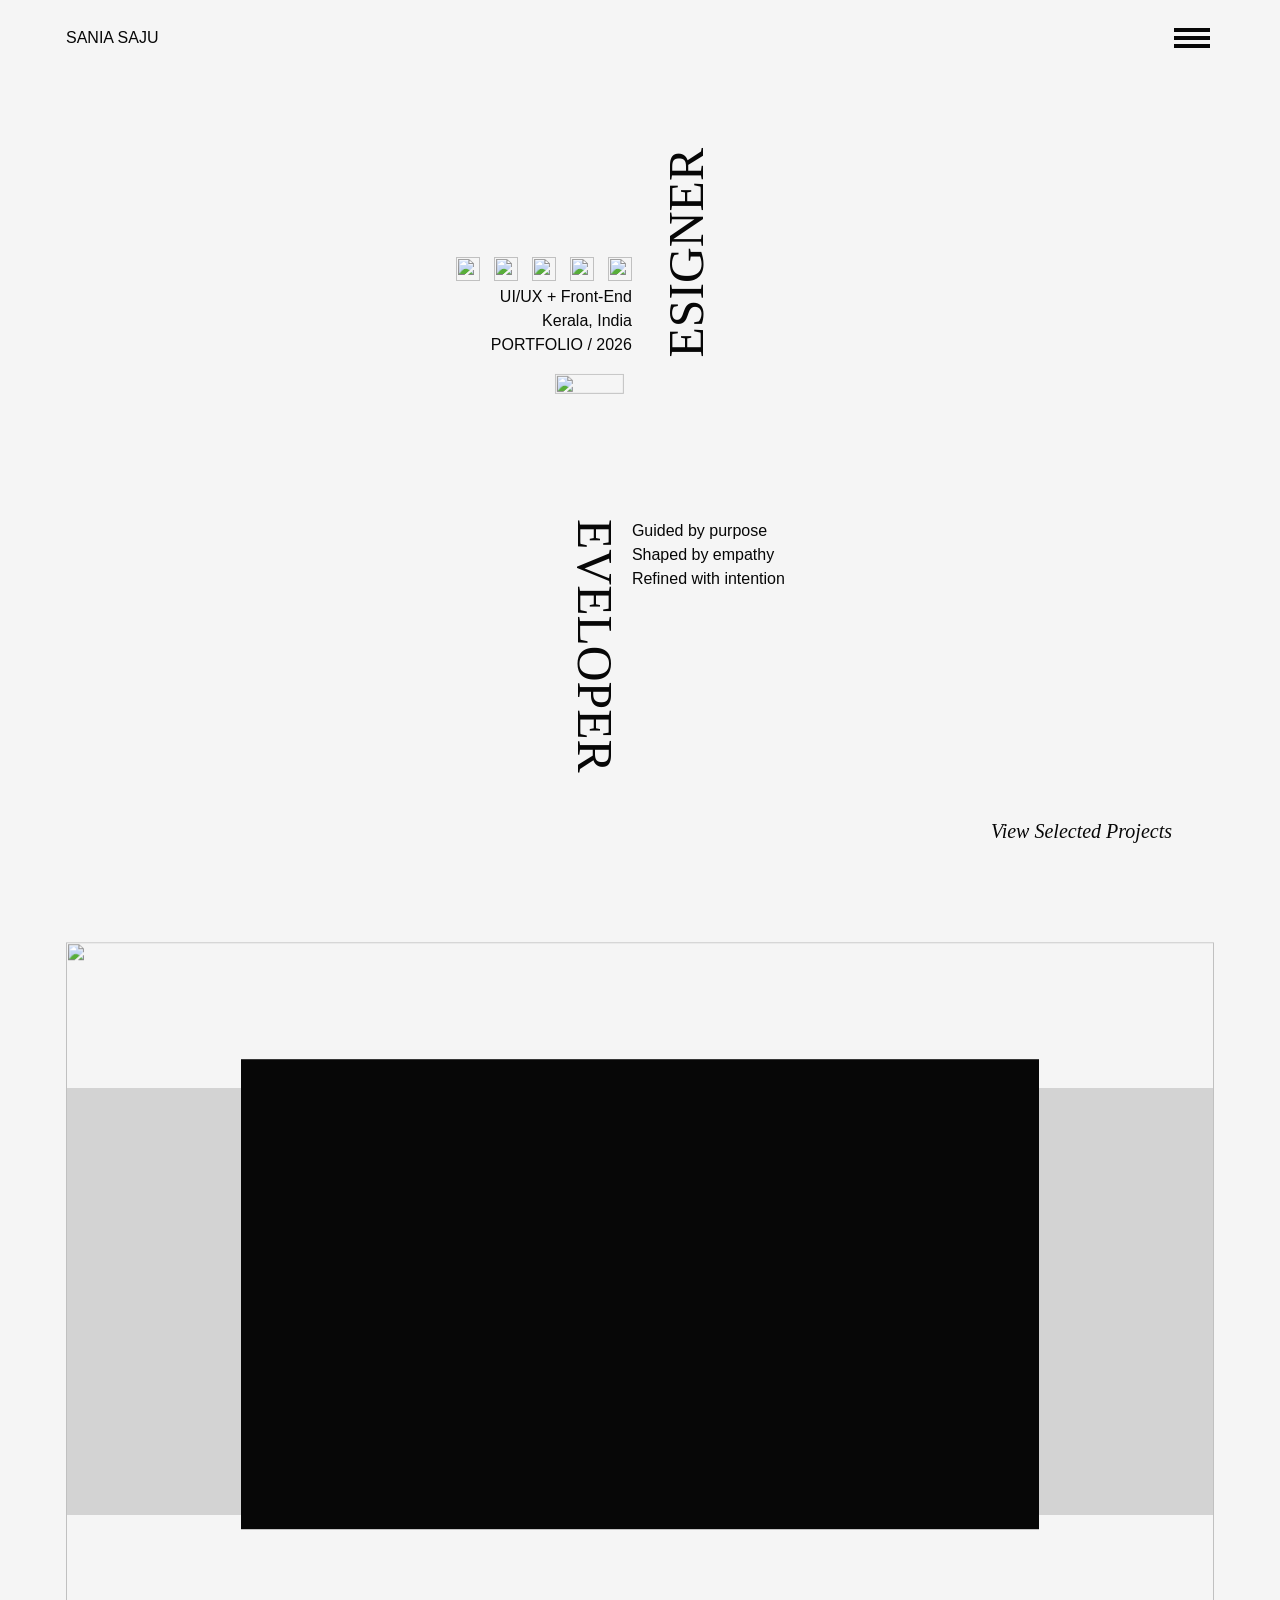
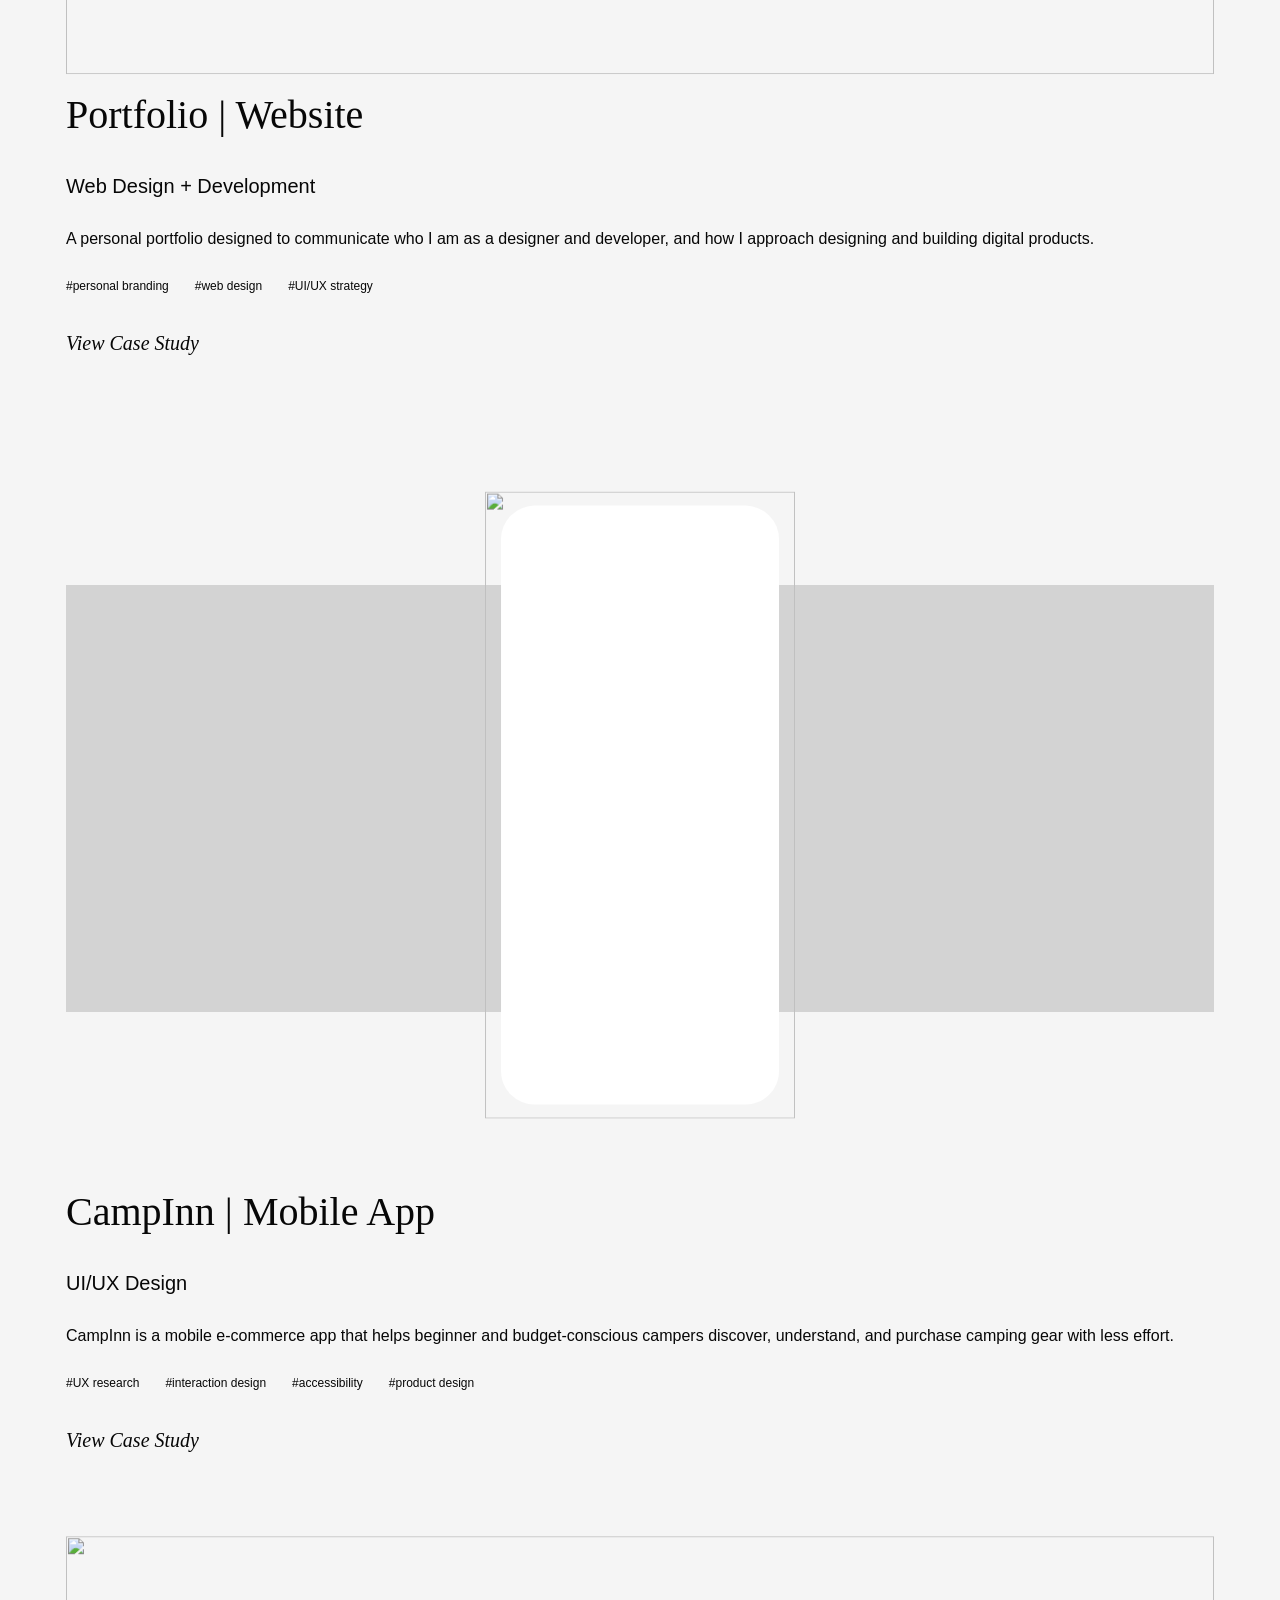
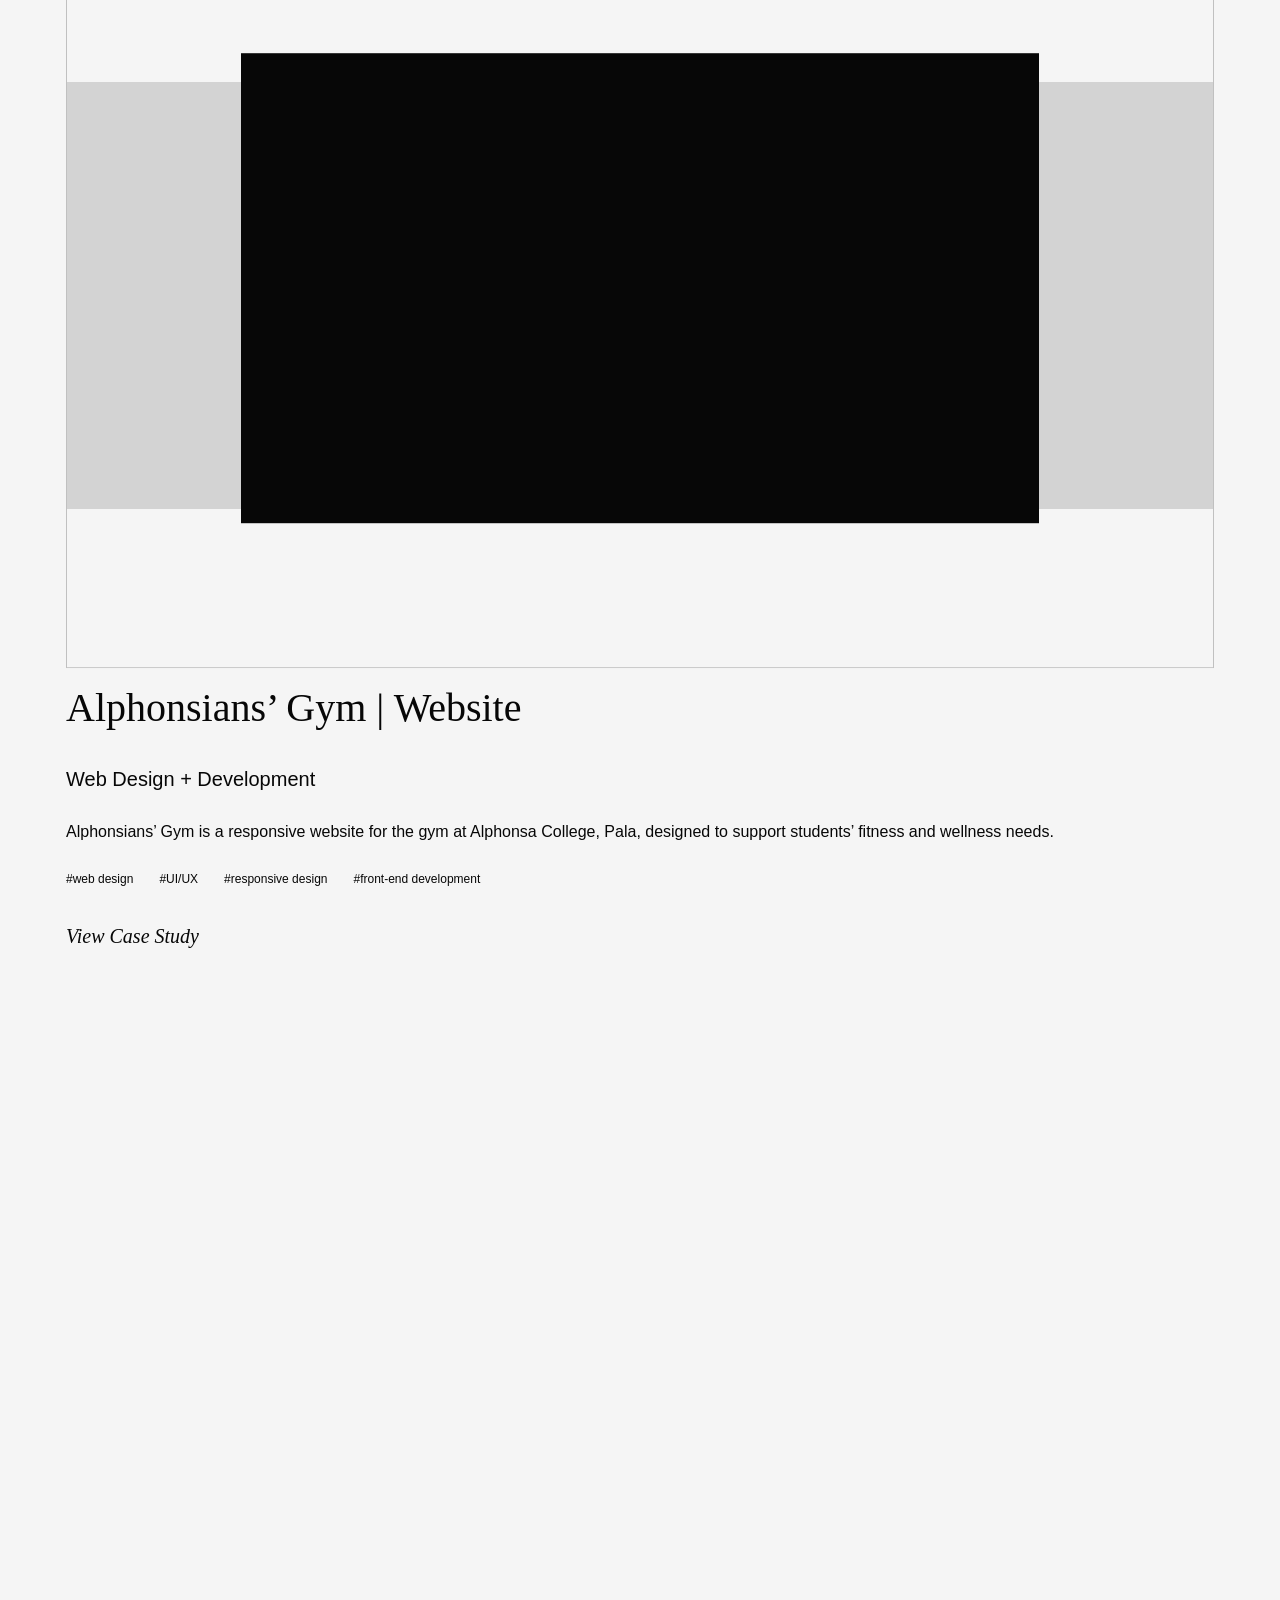
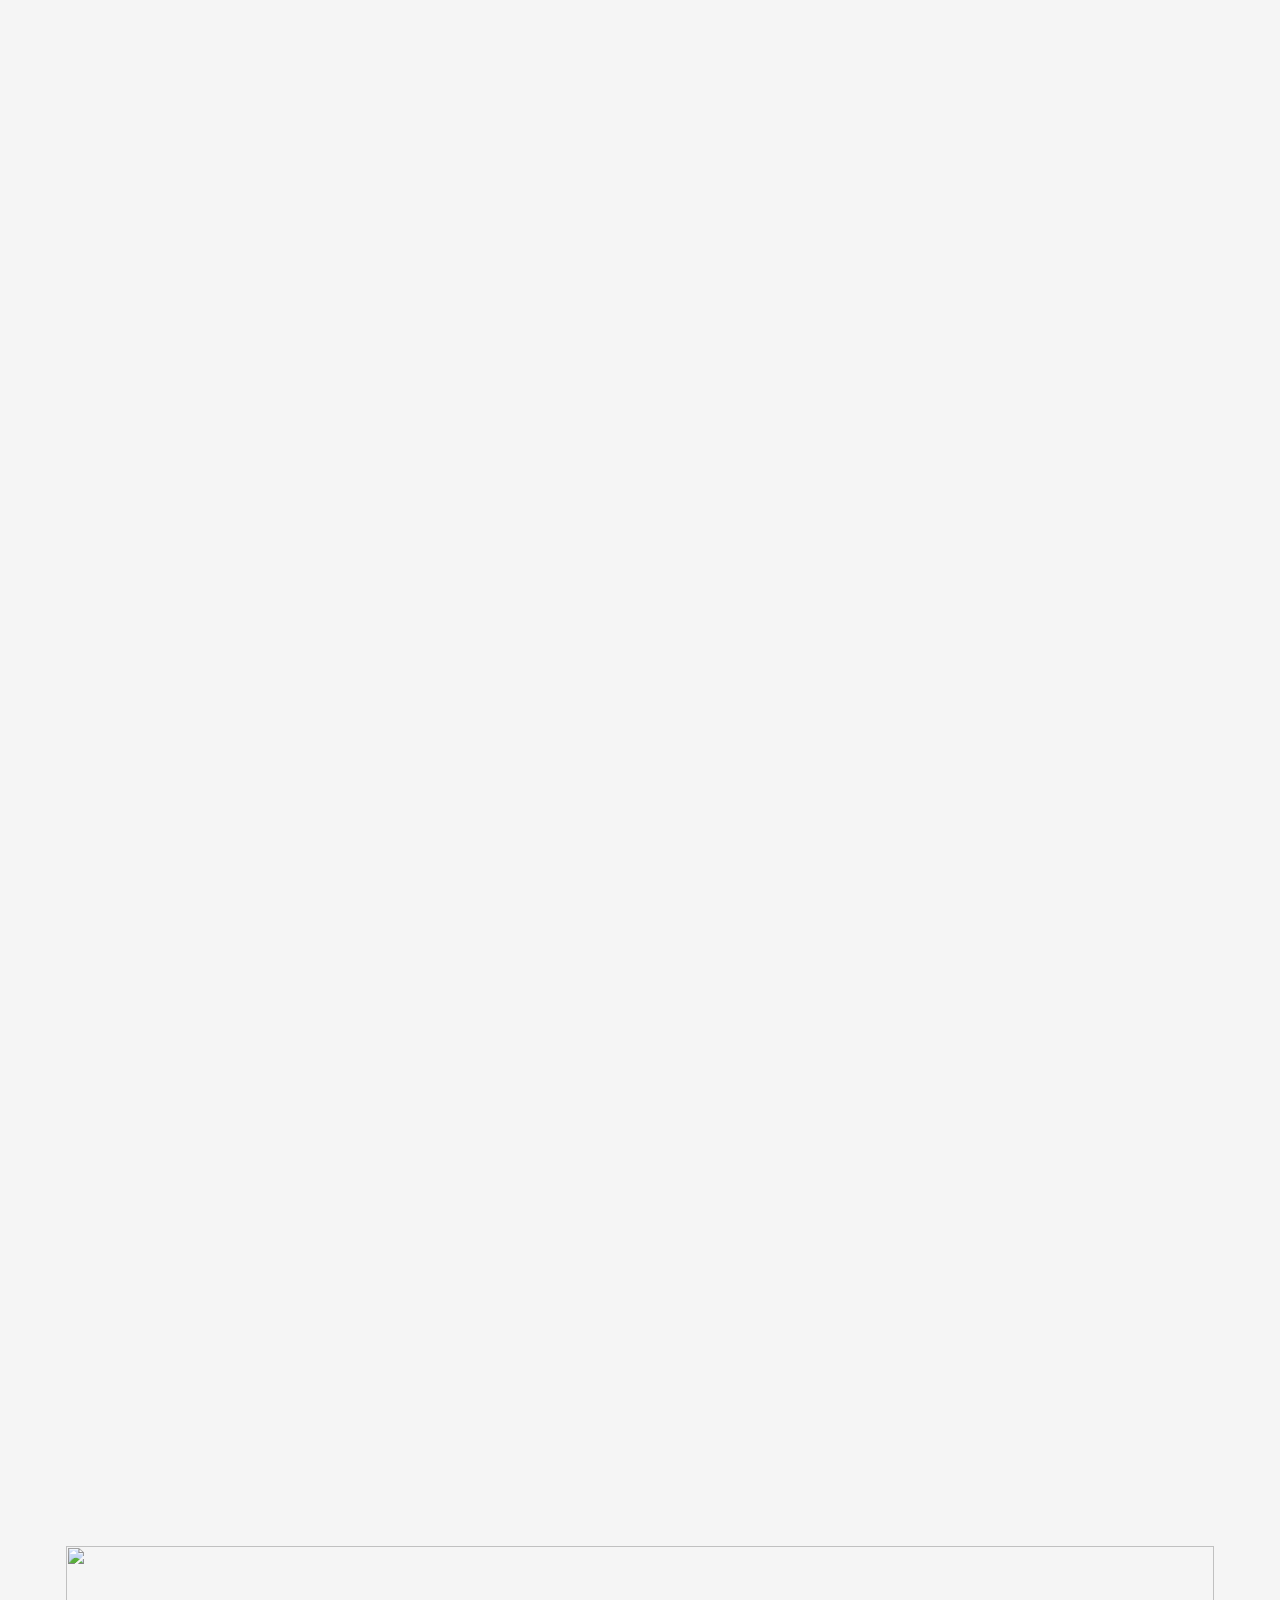
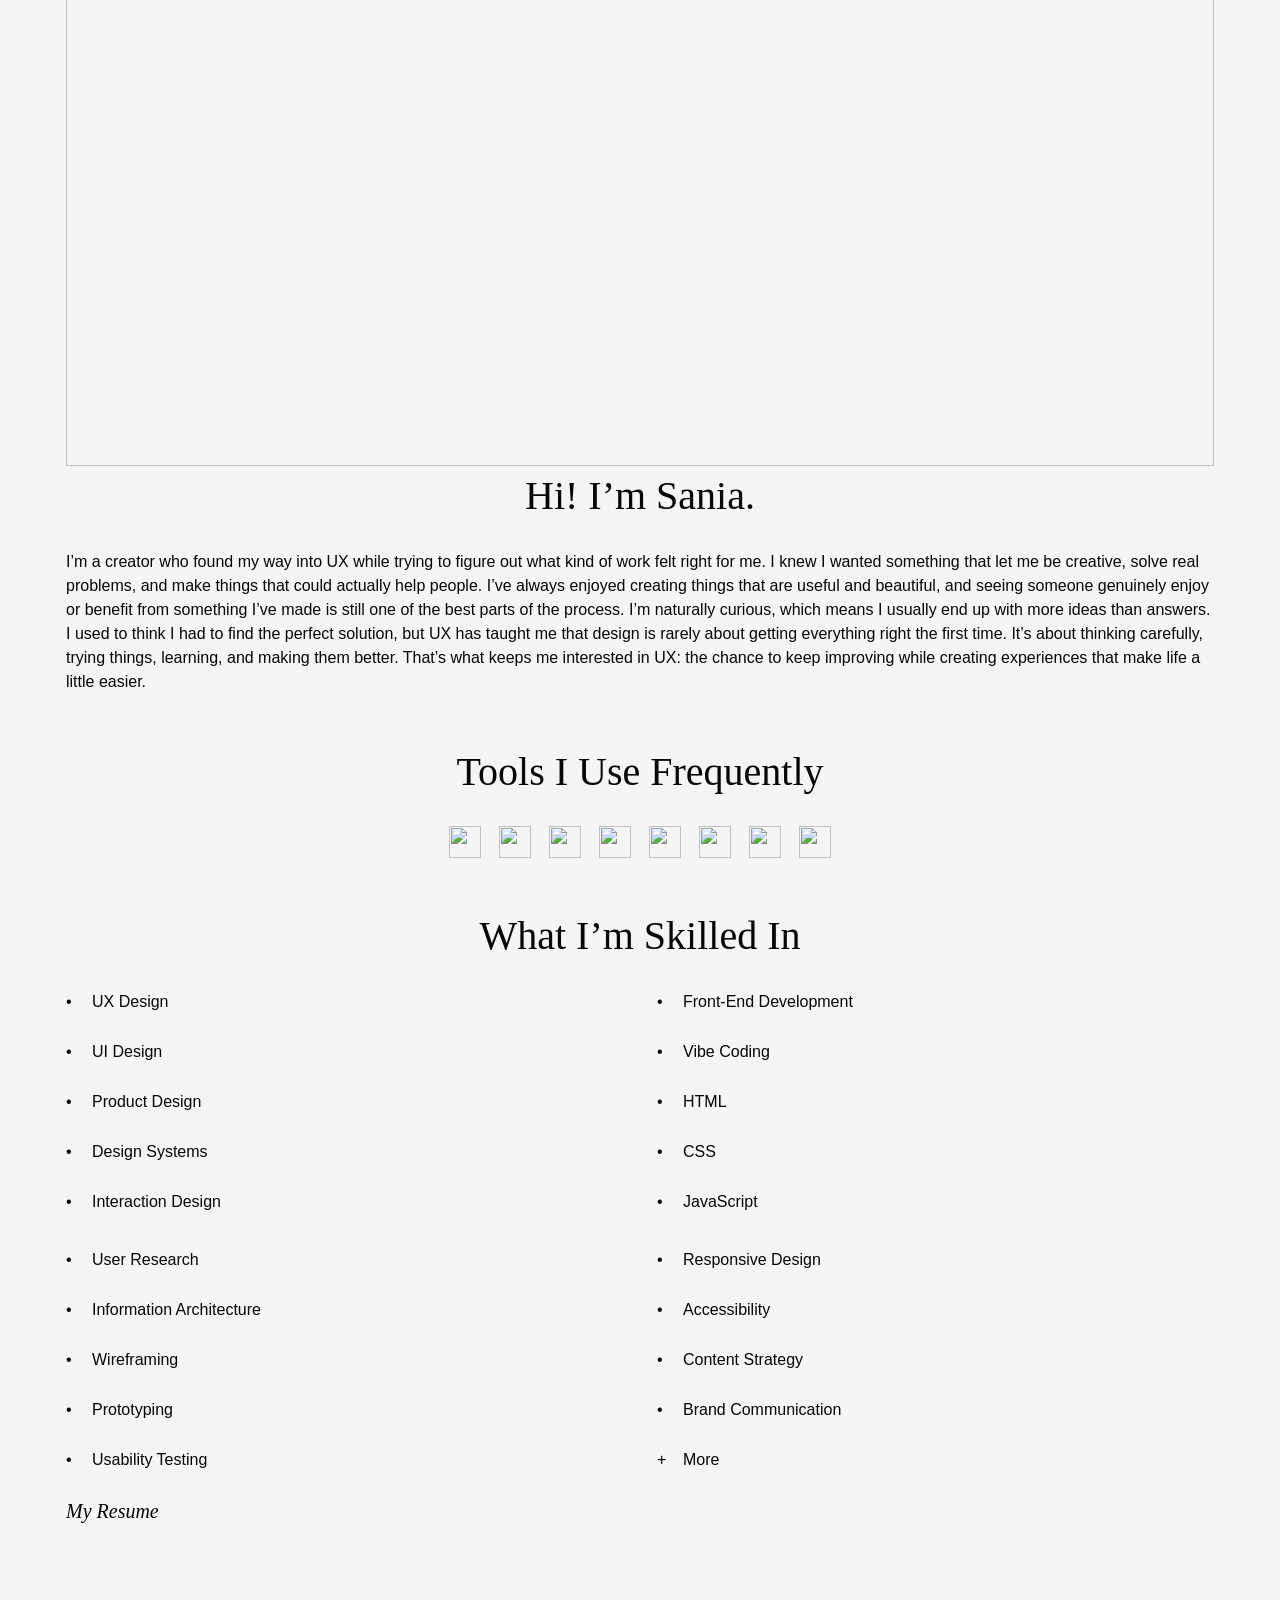
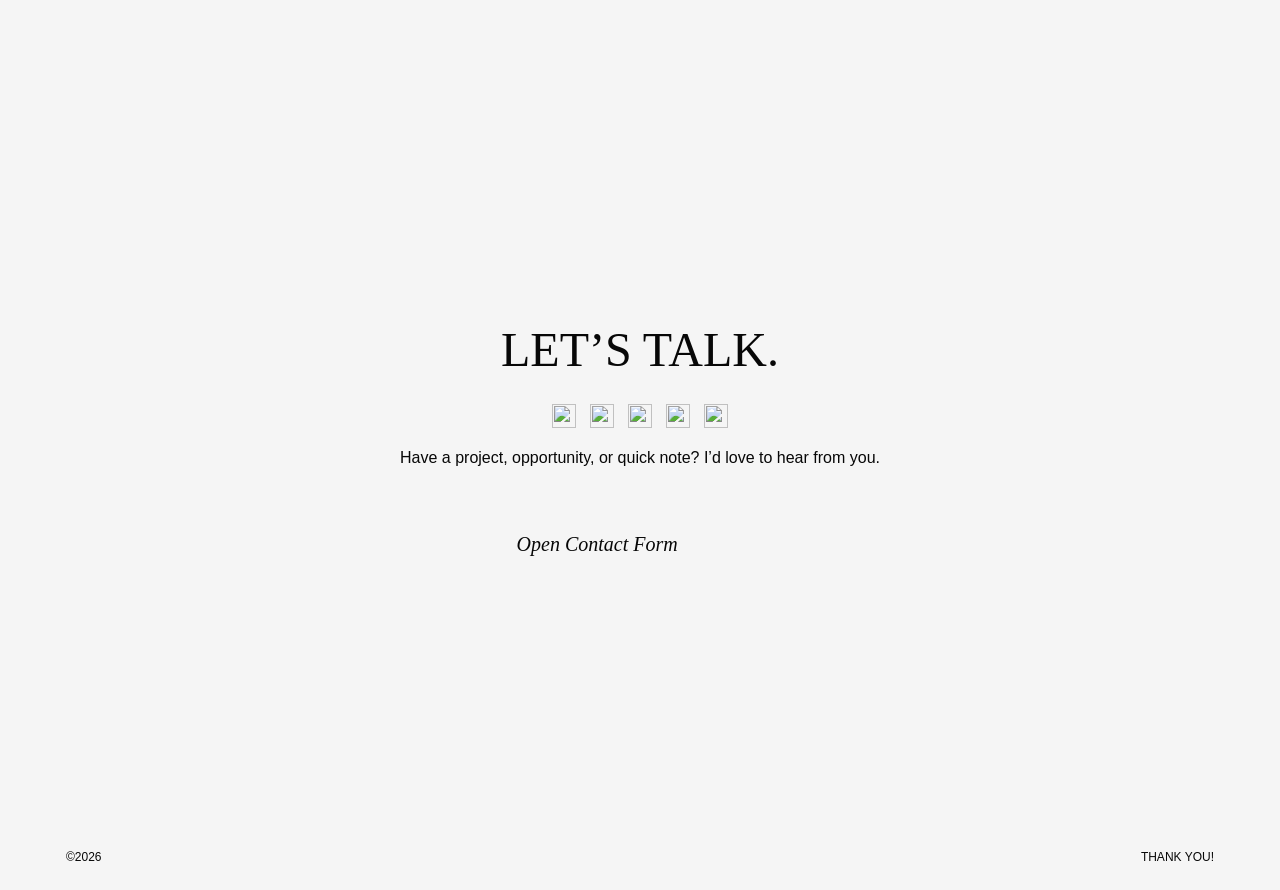
==== home.html @ f68057ef "Add files via upload" ====
<!DOCTYPE html>
<html lang="en" class="home-is-revealed">


<head>
    <meta charset="UTF-8">
    <meta http-equiv="Content-Security-Policy" content="default-src 'none'; script-src 'self'; style-src 'self'; style-src-attr 'none'; img-src 'self'; font-src 'self'; media-src 'self' blob:; connect-src 'self' https://script.google.com https://script.googleusercontent.com; object-src 'none'; base-uri 'none'; form-action 'none'; frame-src 'none'; worker-src 'none'">
    <meta name="referrer" content="no-referrer">
    <script src="./js/components/navigation.js"></script>
    <link rel="stylesheet" href="./css/pages/home.css">

    <!-- =========================================================
         META
    ========================================================== -->

    <meta
        name="viewport"
        content="width=device-width, initial-scale=1.0"
    >

    <meta
        name="description"
        content="Portfolio of Sania Saju — UX designer combining thoughtful design, accessibility and front-end development."
    >

    <meta
        name="author"
        content="Sania Saju"
    >


    <!-- =========================================================
         TITLE
    ========================================================== -->

    <title>Sania Saju — UX Designer</title>


    <!-- =========================================================
         FAVICON
    ========================================================== -->

    <link
        rel="icon"
        type="image/svg+xml"
        href="./assets/icons/favicon.svg"
    >


    <!-- =========================================================
         BASE CSS
    ========================================================== -->

    
    <link
        rel="stylesheet"
        href="./assets/vendor/lenis/lenis.css"
    >


    <link
        rel="stylesheet"
        href="./css/style.css"
    >

    <link
        rel="stylesheet"
        href="./css/index.css"
    >


    <!-- =========================================================
         COMPONENT CSS
    ========================================================== -->

    <link
        rel="stylesheet"
        href="./css/components/navbar.css"
    >

    <link
        rel="stylesheet"
        href="./css/components/arrow.css"
    >


    <!-- =========================================================
         SECTION CSS
    ========================================================== -->

    <link
        rel="stylesheet"
        href="./css/sections/hero.css"
    >

    <link
        rel="stylesheet"
        href="./css/sections/projects.css"
    >

    <link
        rel="stylesheet"
        href="./css/sections/pages.css"
    >

    <link
        rel="stylesheet"
        href="./css/sections/about.css"
    >

    <link
        rel="stylesheet"
        href="./css/sections/contact.css"
    >

    <link rel="stylesheet" href="./css/responsive.css">
</head>



<body>




    <!-- =========================================================
         HOME
    ========================================================== -->

    <main class="home">


        <!-- =====================================================
             01 — HERO
        ====================================================== -->

        <section
            class="hero is-core-visible is-title-visible is-chrome-visible"
            id="home"
            aria-label="Introduction"
        >


            <!-- =================================================
                 NAVBAR
            ================================================== -->

            <portfolio-navbar></portfolio-navbar>



            <!-- =================================================
                 HERO CONTENT
            ================================================== -->

            <div class="hero__content">


                <!-- =============================================
                     HERO TITLE COMPOSITION
                ============================================== -->

                <div
                    class="hero__title"
                    aria-label="Designer Developer"
                >


                    <!-- CENTRAL D -->

                    <img
                        class="
                            hero__title-layer
                            hero__title-core
                        "
                        src="./assets/images/d.svg"
                        alt=""
                        aria-hidden="true"
                    >


                    <!-- LEFT METADATA -->

                    <img
                        class="
                            hero__title-layer
                            hero__title-metadata
                            hero__title-metadata-left
                        "
                        src="./assets/images/metadata-left.svg"
                        alt=""
                        aria-hidden="true"
                    >


                    <!-- ESIGNER -->

                    <img
                        class="
                            hero__title-layer
                            hero__title-esigner
                        "
                        src="./assets/images/esigner.svg"
                        alt=""
                        aria-hidden="true"
                    >


                    <!-- EVELOPER -->

                    <img
                        class="
                            hero__title-layer
                            hero__title-eveloper
                        "
                        src="./assets/images/eveloper.svg"
                        alt=""
                        aria-hidden="true"
                    >


                    <!-- RIGHT METADATA -->

                    <img
                        class="
                            hero__title-layer
                            hero__title-metadata
                            hero__title-metadata-right
                        "
                        src="./assets/images/metadata-right.svg"
                        alt=""
                        aria-hidden="true"
                    >


                </div>


            </div>



            <!-- =================================================
                 HERO FOOTER
            ================================================== -->

            <div class="hero__footer">


                <!-- =============================================
                     SOCIAL LINKS
                ============================================== -->

                <div
                    class="hero__socials"
                    aria-label="Social links"
                >


                    <!-- RESUME -->

                    <a
                        class="social-link"
                        href="https://drive.google.com/file/d/1Tv4DNQOfUqFfgtIkCHrTz7Y5IOp73n3v/view?usp=drive_link"
                        target="_blank"
                        rel="noopener noreferrer"
                        aria-label="Resume"
                    >

                        <img
                            src="./assets/icons/resume.svg"
                            alt=""
                            aria-hidden="true"
                        >

                    </a>


                    <!-- EMAIL -->

                    <button
                        class="social-link social-link--email"
                        type="button"
                        data-email="saniasaju.k@gmail.com"
                        aria-label="Copy email address"
                    >
                        <img
                            src="./assets/icons/email.svg"
                            alt=""
                            aria-hidden="true"
                        >

                        <span
                            class="copy-feedback"
                            role="status"
                            aria-live="polite"
                        >
                            Email copied!
                        </span>
                    </button>

                    <!-- LINKEDIN -->

                    <a
                        class="social-link"
                        href="https://www.linkedin.com/in/sania-saju-50266322a"
                        target="_blank"
                        rel="noopener noreferrer"
                        aria-label="LinkedIn"
                    >

                        <img
                            src="./assets/icons/linkedin.svg"
                            alt=""
                            aria-hidden="true"
                        >

                    </a>


                    <!-- GITHUB -->

                    <a
                        class="social-link"
                        href="https://github.com/saniasaju"
                        target="_blank"
                        rel="noopener noreferrer"
                        aria-label="GitHub"
                    >

                        <img
                            src="./assets/icons/github.svg"
                            alt=""
                            aria-hidden="true"
                        >

                    </a>


                    <!-- BEHANCE -->

                    <a
                        class="social-link"
                        href="https://www.behance.net/sania-saju"
                        target="_blank"
                        rel="noopener noreferrer"
                        aria-label="Behance"
                    >

                        <img
                            src="./assets/icons/behance.svg"
                            alt=""
                            aria-hidden="true"
                        >

                    </a>


                </div>



                <!-- =============================================
                     SCROLL CTA
                ============================================== -->

                <a
                    class="hero__scroll"
                    href="#work"
                >

                    <span class="hero__scroll-label">
                        View Selected Projects
                    </span>


                    <portfolio-arrow
                        direction="down"
                    ></portfolio-arrow>

                </a>


            </div>


        </section>



        <!-- =====================================================
             02 — SELECTED PROJECTS
        ====================================================== -->

        <section
            class="
                home-section
                home-section--projects
            "
            id="work"
            aria-label="Selected Projects"
        >

            <projects-section></projects-section>

        </section>



        <!-- =====================================================
             03 — PAGES / PIXELS
        ====================================================== -->

        <section
            aria-label="Pixels"
        >

            <pages-section></pages-section>

        </section>



        <!-- =====================================================
             04 — ABOUT
        ====================================================== -->

        <section
            class="
                home-section
                home-section--about
            "
            id="about"
            aria-label="About"
        >

            <about-section></about-section>

        </section>



        <!-- =====================================================
             05 — CONTACT
        ====================================================== -->

        <section
            class="
                home-section
                home-section--contact
            "
            id="contact"
            aria-label="Contact"
        >

            <contact-section></contact-section>

        </section>


    </main>


    <!-- =========================================================
        JAVASCRIPT
    ========================================================== -->

        <!-- LENIS LIBRARY -->
        <script src="./assets/vendor/lenis/lenis.min.js"></script>

        <!-- LENIS INITIALIZATION -->
        <script src="./js/components/lenis.js"></script>


    <!-- =========================================================
         COMPONENT JAVASCRIPT
    ========================================================== -->

    <script
        src="./js/components/arrow.js"
        defer
    ></script>

    <script
        src="./js/components/navbar.js"
        defer
    ></script>



    <!-- =========================================================
         SECTION JAVASCRIPT
    ========================================================== -->

    <script
        src="./js/sections/hero.js"
        defer
    ></script>

    <script
        src="./js/sections/projects.js"
        defer
    ></script>

    <script
        src="./js/sections/pages.js"
        defer
    ></script>

    <script
        src="./js/sections/about.js"
        defer
    ></script>

    <script
        src="./js/sections/contact.js"
        defer
    ></script>



    <!-- =========================================================
         GLOBAL JAVASCRIPT
    ========================================================== -->

    <!-- GLOBAL SCRIPT -->
    <script src="./js/script.js"></script>



</body>


</html>
---- css/pages/home.css ----
/* All section entrances start in their final state on the return homepage. */
html.home-is-revealed .project .project__rectangle,
html.home-is-revealed .project .project__number,
html.home-is-revealed .project .project__media-link,
html.home-is-revealed .about__reveal,
html.home-is-revealed .contact .navbar {
    transition: none;
}
---- css/style.css ----
/* ============================================================
   SANIA SAJU — PORTFOLIO
   GLOBAL STYLES

   Contains:
   - Component + section imports
   - Fonts
   - Design tokens
   - Reset
   - Global element styles
   - Accessibility utilities
   - Global reduced-motion handling
============================================================ */


/* ============================================================
   01. COMPONENTS
============================================================ */

@import url("./components/navbar.css");
@import url("./components/arrow.css");
@import url("./components/loading.css");


/* ============================================================
   02. HOME SECTIONS
============================================================ */

@import url("./sections/hero.css");
@import url("./sections/projects.css");
@import url("./sections/pages.css");
@import url("./sections/about.css");
@import url("./sections/contact.css");


/* ============================================================
   03. FONTS
============================================================ */

@font-face {
    font-family: "Argesta Headline";
    src: url("../assets/fonts/ArgestaHeadline.otf") format("opentype");
    font-style: normal;
    font-weight: 400;
    font-display: swap;
}

@font-face {
    font-family: "Argesta Display";
    src: url("../assets/fonts/ArgestaDisplay.otf") format("opentype");
    font-style: normal;
    font-weight: 400;
    font-display: swap;
}

@font-face {
    font-family: "Argesta Display";
    src: url("../assets/fonts/ArgestaDisplayItalic.otf") format("opentype");
    font-style: italic;
    font-weight: 400;
    font-display: swap;
}

@font-face {
    font-family: "General Sans";
    src: url("../assets/fonts/GeneralSansRegular.otf") format("opentype");
    font-style: normal;
    font-weight: 400;
    font-display: swap;
}

@font-face {
    font-family: "General Sans";
    src: url("../assets/fonts/GeneralSansMedium.otf") format("opentype");
    font-style: normal;
    font-weight: 500;
    font-display: swap;
}


/* ============================================================
   04. DESIGN TOKENS
============================================================ */

:root {

    /* --------------------------------------------------------
       COLORS
    --------------------------------------------------------- */

    --gray: #F5F5F5;
    --paper: #F5F5F5;
    --black: #070707;
    --muted: #666666;
    --subtle: #999999;


    /* --------------------------------------------------------
       H1
    --------------------------------------------------------- */

    --h1-family: "Argesta Headline", Georgia, serif;
    --h1-size: 108px;
    --h1-weight: 400;
    --h1-line-height: 0.96;
    --h1-letter-spacing: 0;


    /* --------------------------------------------------------
       H2
    --------------------------------------------------------- */

    --h2-family: "Argesta Display", Georgia, serif;
    --h2-size: 72px;
    --h2-weight: 400;
    --h2-line-height: 1.02;
    --h2-letter-spacing: 0;


    /* --------------------------------------------------------
       H3
    --------------------------------------------------------- */

    --h3-family: "Argesta Display", Georgia, serif;
    --h3-size: 48px;
    --h3-weight: 400;
    --h3-line-height: 1.08;
    --h3-letter-spacing: 0;


    /* --------------------------------------------------------
       INFO
    --------------------------------------------------------- */

    --info-family: "Argesta Display", Georgia, serif;
    --info-size: 18px;
    --info-weight: 400;
    --info-style: italic;
    --info-line-height: 1.24;
    --info-letter-spacing: 0;


    /* --------------------------------------------------------
       BODY
    --------------------------------------------------------- */

    --body-family: "General Sans", Arial, sans-serif;
    --body-size: 16px;
    --body-weight: 400;
    --body-line-height: 1.5;
    --body-letter-spacing: 0;


    /* --------------------------------------------------------
       BODY LARGE
    --------------------------------------------------------- */

    --body-large-family: "General Sans", Arial, sans-serif;
    --body-large-size: 18px;
    --body-large-weight: 500;
    --body-large-line-height: 1.52;
    --body-large-letter-spacing: 0;


    /* --------------------------------------------------------
       METADATA
    --------------------------------------------------------- */

    --metadata-family: "General Sans", Arial, sans-serif;
    --metadata-size: 14px;
    --metadata-weight: 400;
    --metadata-line-height: 1.4;
    --metadata-letter-spacing: 0;


    /* --------------------------------------------------------
       SPACING
    --------------------------------------------------------- */

    --space-01: 4px;
    --space-02: 8px;
    --space-03: 12px;
    --space-04: 16px;
    --space-05: 24px;
    --space-06: 32px;
    --space-07: 48px;
    --space-08: 64px;
    --space-09: 96px;
    --space-10: 120px;


    /* --------------------------------------------------------
       ARROW
    --------------------------------------------------------- */

    --arrow-default-length: 50px;
    --arrow-active-length: 70px;
    --arrow-thickness: 15px;


    /* --------------------------------------------------------
       INTERACTION
    --------------------------------------------------------- */

    --interaction-duration: 0.2s;
    --interaction-easing: ease-in-out;


    /* --------------------------------------------------------
       CONTACT TRANSITION
    --------------------------------------------------------- */

    --contact-transition-duration: 0.65s;

    --contact-transition-easing:
        cubic-bezier(
            0.76,
            0,
            0.24,
            1
        );
}


/* ============================================================
   05. RESET
============================================================ */

*,
*::before,
*::after {
    box-sizing: border-box;
}


html {
    margin: 0;
    padding: 0;
    scroll-behavior: auto;
}


body {
    width: 100%;
    min-height: 100%;

    margin: 0;
    padding: 0;

    overflow-x: hidden;

    background: var(--gray);
    color: var(--black);

    font-family: var(--body-family);
    font-size: var(--body-size);
    font-weight: var(--body-weight);
    line-height: var(--body-line-height);

    -webkit-font-smoothing: antialiased;
    text-rendering: optimizeLegibility;
}


h1,
h2,
h3,
p {
    margin: 0;
}


img,
svg,
video {
    display: block;
}


img,
video {
    max-width: 100%;
}


a {
    color: inherit;
    text-decoration: none;
}


button,
input,
textarea {
    font: inherit;
}


button {
    color: inherit;
}


/* ============================================================
   06. CUSTOM ELEMENTS
============================================================ */

portfolio-navbar,
projects-section,
pages-section,
about-section,
contact-section {
    display: block;
}


/* ============================================================
   07. ACCESSIBILITY
============================================================ */

.sr-only {
    position: absolute;

    width: 1px;
    height: 1px;

    padding: 0;
    margin: -1px;

    overflow: hidden;

    clip: rect(0, 0, 0, 0);
    clip-path: inset(50%);

    white-space: nowrap;

    border: 0;
}


/* ============================================================
   08. REDUCED MOTION
============================================================ */

@media (prefers-reduced-motion: reduce) {

    html {
        scroll-behavior: auto;
    }


    *,
    *::before,
    *::after {
        scroll-behavior: auto !important;

        animation-duration: 0.01ms !important;
        animation-iteration-count: 1 !important;

        transition-duration: 0.01ms !important;
        transition-delay: 0ms !important;
    }

}


/* ============================================================
   09. FORCED COLORS
============================================================ */

@media (forced-colors: active) {

    :focus-visible {
        outline-color: Highlight;
    }

}
---- css/index.css ----
/* ============================================================
   SANIA SAJU — PORTFOLIO
   HOME PAGE STACKING

   RESPONSIBILITIES
   ------------------------------------------------------------
   - Define the stacking order of homepage sections
   - Preserve overlapping section transitions
   - Support sticky and pinned sections
   - Apply scroll-driven shadow overlays
   - Remain compatible with Lenis smooth scrolling

   SECTION-SPECIFIC LAYOUTS BELONG IN:
   ------------------------------------------------------------
   hero.css
   projects.css
   pages.css
   about.css
   contact.css

============================================================ */


/* ============================================================
   HOME PAGE
============================================================ */

main {
    display: block;

    width: 100%;
}


/* ============================================================
   SECTION HOSTS

   Each custom section is a positioned block.

   This allows z-index and overlapping margins to work
   consistently without changing the document flow.

   Lenis scrolls the document normally, so these sections
   must remain part of the natural page layout.
============================================================ */

projects-section,
pages-section,
about-section,
contact-section {
    position: relative;

    display: block;

    width: 100%;
}


/* ============================================================
   HERO → PROJECTS

   Hero:
   - Sticky positioning is controlled in hero.css.
   - Remains underneath the Projects section.

   Projects:
   - Enters from the bottom.
   - Covers the Hero as the document scrolls.

   Lenis smooths the movement without altering the stack.
============================================================ */

.hero {
    z-index: 1;
}


projects-section {
    z-index: 20;
}


/* ============================================================
   PROJECTS → PAGES

   Pages begins 100vh before the end of Projects.

   This creates the overlapping transition in which
   Project 03 moves away to reveal the Pages section.

   Projects remains above Pages during this transition.

   IMPORTANT:
   Preserve the negative margin because the Pages
   scrolling sequence depends on this overlap.
============================================================ */

pages-section {
    z-index: 10;

    margin-top: -100vh;
}


/* ============================================================
   PAGES → ABOUT

   About overlaps the final 250vh of Pages, preserving the
   original Pixels boundary and its pinned backdrop during
   About's scroll-driven entrance.

   The pinned viewport and vertical column animations
   are handled independently in pages.css and
   pages.js.

   Lenis does not replace those interactions.
============================================================ */

about-section {
    z-index: 30;

    margin-top: -250vh;
}


/* ============================================================
   ABOUT → CONTACT

   Contact overlaps About's final viewport so it rises over
   the settled content as the user continues scrolling.

   Contact stays in the normal document flow.

   The visual transition and internal animations remain
   controlled by contact.css and contact.js.
============================================================ */

contact-section {
    z-index: 40;

    margin-top: -100vh;
}


/* ============================================================
   STACKED SECTION SHADOWS

   Each section being covered receives a black overlay.

   The overlay opacity is controlled by script.js:

   --stack-shadow-opacity

   0    = no shadow
   0.3  = 30% black
   0.6  = 60% black

   The value updates continuously with scroll progress.
============================================================ */

.hero,
projects-section,
pages-section,
about-section {
    --stack-shadow-opacity: 0;
}


/* ============================================================
   SHADOW LAYERS

   The overlays are positioned above section content.

   pointer-events: none ensures they never intercept
   clicks, links or other interactions.

   IMPORTANT FOR LENIS:
   No additional CSS opacity transition is applied.

   Lenis already smooths document scrolling, and
   script.js calculates the opacity from section positions.

   Removing the 120ms transition keeps the shadow
   synchronized with the visible scroll movement.
============================================================ */

.hero::after,
projects-section::after,
pages-section::after,
about-section::after {
    content: "";

    position: absolute;

    inset: 0;

    z-index: 9999;

    background: #070707;

    opacity: var(--stack-shadow-opacity);

    pointer-events: none;

    transition: none;
}


/* ============================================================
   REDUCED MOTION

   Reduced-motion navigation is handled in script.js.

   Shadow effects remain position-based rather than
   animated independently.
============================================================ */

@media (prefers-reduced-motion: reduce) {

    .hero::after,
    projects-section::after,
    pages-section::after,
    about-section::after {
        transition: none;
    }

}
---- css/components/navbar.css ----
/* ============================================================
   SANIA SAJU — PORTFOLIO
   NAVBAR COMPONENT
============================================================ */


/* ============================================================
   CUSTOM ELEMENT HOST
============================================================ */

portfolio-navbar {
    display: block;

    width: 100%;
}


/* ============================================================
   NAVBAR WRAPPER
============================================================ */

.portfolio-navbar {
    width: 100%;

    padding: var(--space-07);

    background: transparent;

    color: var(--black, #070707);
}


/* ============================================================
   NAVIGATION
============================================================ */

.nav {
    width: 100%;

    margin: 0;
    padding: 0;
}


/* ============================================================
   NAVIGATION LINKS
============================================================ */

.nav__links {
    display: flex;

    align-items: center;
    justify-content: space-between;

    width: 100%;
}


/* ============================================================
   LINK
============================================================ */

.nav__link {
    position: relative;

    color: inherit;

    font-family:
        "General Sans",
        sans-serif;

    font-size: var(--body-size, 16px);

    font-weight: 400;

    line-height: 1;

    text-decoration: none;
    text-transform: uppercase;

    white-space: nowrap;

    transition:
        scale 0.3s ease-in-out,
        opacity 0.3s ease-in-out;
}


/* ============================================================
   HOVER
============================================================ */

.nav__link:hover {
    opacity: 0.7;

    scale: 1.02;
}


/* ============================================================
   KEYBOARD FOCUS
============================================================ */

.nav__link:focus-visible {
    outline:
        1px solid
        currentColor;

    outline-offset: 6px;
}


/* ============================================================
   REDUCED MOTION
============================================================ */

@media (prefers-reduced-motion: reduce) {

    .nav__link {
        transition: none;
    }


    .nav__link:hover {
        scale: 1;
    }

}
---- css/components/arrow.css ----
/* ============================================================ 
   PORTFOLIO ARROW COMPONENT
============================================================ */


/* ============================================================ 
   HOST
============================================================ */

.portfolio-arrow {
    position: relative;

    display: inline-block;

    flex-shrink: 0;

    overflow: visible;

    vertical-align: middle;
}


/* ============================================================ 
   FRAMES
============================================================ */

.portfolio-arrow img {
    position: absolute;

    display: block;

    width: auto;
    height: auto;

    max-width: none;

    opacity: 0;

    pointer-events: none;    
}


/* ============================================================ 
   GROWING
   1 → 2 → 3
============================================================ */

.portfolio-arrow[data-motion="growing"] img {
    transition-timing-function:
        cubic-bezier(0.5, 0, 0.5, 1);
}


/* ============================================================ 
   SHRINKING
   3 → 2 → 1
============================================================ */

.portfolio-arrow[data-motion="shrinking"] img {
    transition-timing-function:
        cubic-bezier(0.5, 0, 0.5, 1);
}


/* ============================================================ 
   FRAME VISIBILITY
============================================================ */

.portfolio-arrow[data-frame="1"]
.portfolio-arrow__frame--1 {
    opacity: 1;
}


.portfolio-arrow[data-frame="2"]
.portfolio-arrow__frame--2 {
    opacity: 1;
}


.portfolio-arrow[data-frame="3"]
.portfolio-arrow__frame--3 {
    opacity: 1;
}


/* ============================================================ 
   RIGHT

   Native orientation of the SVG.

   The left edge remains fixed while the arrow extends right.
============================================================ */

.portfolio-arrow--right {
    width: 56px;
    height: 15px;
}


.portfolio-arrow--right img {
    top: 0;
    left: 0;

    transform: none;
}


/* ============================================================ 
   LEFT

   The right edge remains fixed while the arrow extends left.
============================================================ */

.portfolio-arrow--left {
    width: 56px;
    height: 15px;
}


.portfolio-arrow--left img {
    top: 0;
    right: 0;
    left: auto;

    transform: rotate(180deg);

    transform-origin: center;
}


/* ============================================================ 
   DOWN

   Native horizontal SVG rotated 90°.

   The top remains fixed while the arrow extends downward.
============================================================ */

.portfolio-arrow--down {
    width: 15px;
    height: 56px;
}


.portfolio-arrow--down img {
    top: 0;
    left: 0;

    transform:
        translateX(15px)
        rotate(90deg);

    transform-origin: top left;
}


/* ============================================================ 
   UP

   The bottom remains fixed while the arrow extends upward.

   56px is the maximum native arrow length, not a scale.
============================================================ */

.portfolio-arrow--up {
    width: 15px;
    height: 56px;
}


.portfolio-arrow--up img {
    top: 0;
    left: 0;

    transform:
        translate(15px, 56px)
        rotate(-90deg);

    transform-origin: top left;
}


/* ============================================================ 
   REDUCED MOTION
============================================================ */

@media (prefers-reduced-motion: reduce) {

    .portfolio-arrow img {
        transition: none;
    }

}
---- css/sections/hero.css ----
/* ============================================================
   HERO SECTION
   Defines the boundary of the sticky Hero.
============================================================ */

hero-section {
    display: block;

    position: relative;

    width: 100%;
    height: 100vh;
}


/* ============================================================
   HERO
============================================================ */

.hero {
    position: sticky;
    top: 0;

    display: grid;

    grid-template-rows:
        auto
        1fr
        auto;

    width: 100%;
    height: 100vh;

    background: var(--gray);
    color: var(--black);
}


/* ============================================================
   NAVBAR HOST
============================================================ */

.hero portfolio-navbar {
    --navbar-scroll-y: 0px;

    position: relative;

    z-index: 3;

    width: 100%;

    opacity: 0;
    visibility: hidden;

    transform:
        translateY(-64px);

    pointer-events: none;

    will-change:
        transform,
        opacity;

    transition:
        transform
        800ms
        cubic-bezier(
            0.16,
            1,
            0.3,
            1
        ),

        opacity
        450ms
        ease-out;
}


/* ============================================================
   NAVBAR REVEALED
============================================================ */

.hero.is-chrome-visible
portfolio-navbar {
    opacity: 1;
    visibility: visible;

    transform:
        translateY(0);

    pointer-events: auto;
}

/* ============================================================
   HERO CONTENT
============================================================ */

.hero__content {
    position: relative;

    z-index: 2;

    display: grid;

    grid-template-columns:
        minmax(0, 1fr)
        auto
        minmax(0, 1fr);

    align-items: center;

    column-gap: var(--space-08);

    padding: var(--space-07);

    width: 100%;
}


/* ============================================================
   HERO TITLE
============================================================ */

.hero__title {
    position: absolute;

    top: 50%;
    left: 50%;

    z-index: 2;

    width: calc((100% - 240px) * 0.92);
    max-width: 1540.08px;

    aspect-ratio: 1674 / 426;

    transform: translate(-51.854%, -50%);

    pointer-events: none;
}

/* ============================================================
   HERO TITLE SVG LAYERS
============================================================ */

.hero__title-layer {
    position: absolute;
    top: 0;
    left: 0;

    display: block;

    width: var(--hero-layer-width);
    height: 100%;

    object-fit: contain;

    pointer-events: none;
    user-select: none;

    will-change:
        transform,
        opacity;
}

/* Cropped SVGs use the reference's 1674 × 426 composition coordinates.
   Keep translations relative to that canvas, rather than each crop. */
.hero__title-core {
    --hero-layer-width: calc(100% * 322 / 1674);
    left: calc(100% * 707 / 1674);
}

.hero__title-esigner {
    --hero-layer-width: calc(100% * 629 / 1674);
    --hero-enter-x: calc(-15% * 1674 / 629);
    left: calc(100% * 1045 / 1674);
}

.hero__title-eveloper {
    --hero-layer-width: calc(100% * 691 / 1674);
    --hero-enter-x: calc(20% * 1674 / 691);
}

.hero__title-metadata-left {
    --hero-layer-width: calc(100% * 191 / 1674);
    --hero-enter-x: calc(13% * 1674 / 191);
    top: calc(100% * 37 / 426);
    left: calc(100% * 620 / 1674);
    height: calc(100% * 87 / 426);
}

.hero__title-metadata-right {
    --hero-layer-width: calc(100% * 221 / 1674);
    --hero-enter-x: calc(-12% * 1674 / 221);
    top: calc(100% * 258 / 426);
    left: calc(100% * 926 / 1674);
    height: calc(100% * 83 / 426);
}


/* Moving typography stays behind the D */

.hero__title-metadata,
.hero__title-esigner,
.hero__title-eveloper {
    z-index: 1;
}


/* Central D stays above */

.hero__title-core {
    z-index: 2;
}


/* ============================================================
   STAGE 01 — CENTRAL D
============================================================ */

/*
    The D is invisible even after loading has finished.

    hero.js explicitly starts this stage so removal of
    body.is-loading does not trigger everything at once.
*/

.hero__title-core {
    opacity: 0;

    transform: scale(0.985);

    transition:
        opacity
        650ms
        cubic-bezier(0.22, 1, 0.36, 1),

        transform
        850ms
        cubic-bezier(0.16, 1, 0.3, 1);
}


/* D becomes visible */

.hero.is-core-visible .hero__title-core {
    opacity: 1;

    transform: scale(1);
}


/* ============================================================
   STAGE 02 — CENTRAL TYPOGRAPHY
============================================================ */

/*
    Everything starts visually close to the D.

    These values preserve the motion direction from your
    current version.
*/


/* LEFT METADATA */

.hero__title-metadata-left {
    opacity: 0;

    transform: translateX(var(--hero-enter-x));
}


/* ESIGNER */

.hero__title-esigner {
    opacity: 0;

    transform: translateX(var(--hero-enter-x));
}


/* EVELOPER */

.hero__title-eveloper {
    opacity: 0;

    transform: translateX(var(--hero-enter-x));
}


/* RIGHT METADATA */

.hero__title-metadata-right {
    opacity: 0;

    transform: translateX(var(--hero-enter-x));
}


/* ============================================================
   STAGE 02 — FINAL POSITIONS
============================================================ */

.hero.is-title-visible
.hero__title-metadata-left,

.hero.is-title-visible
.hero__title-metadata-right,

.hero.is-title-visible
.hero__title-esigner,

.hero.is-title-visible
.hero__title-eveloper {
    opacity: 1;

    transform: translateX(0);
}


/* ============================================================
   ESIGNER MOTION
============================================================ */

.hero__title-esigner {
    transition:
        transform
        900ms
        cubic-bezier(0.16, 1, 0.3, 1)
        100ms,

        opacity
        350ms
        ease-out
        100ms;
}


/* ============================================================
   EVELOPER MOTION
============================================================ */

.hero__title-eveloper {
    transition:
        transform
        1000ms
        cubic-bezier(0.16, 1, 0.3, 1)
        140ms,

        opacity
        400ms
        ease-out
        140ms;
}


/* ============================================================
   METADATA MOTION
============================================================ */

.hero__title-metadata-left,
.hero__title-metadata-right {
    transition:
        transform
        800ms
        cubic-bezier(0.16, 1, 0.3, 1)
        220ms,

        opacity
        350ms
        ease-out
        220ms;
}


/* ============================================================
   HERO FOOTER
============================================================ */

.hero__footer {
    position: relative;

    z-index: 3;

    display: flex;

    align-items: flex-start;
    justify-content: space-between;

    width: 100%;
    height: 128px;
    padding: var(--space-07);
    opacity: 0;
    visibility: hidden;

    transform: translateY(
        var(--space-07)
    );

    pointer-events: none;

    will-change:
        transform,
        opacity;
}


/* ============================================================
   HERO FOOTER — REVEALED
============================================================ */

/*
    Navbar and footer use the same parent state.

    Therefore they begin their reveal on exactly
    the same animation frame.
*/

.hero.is-chrome-visible .hero__footer {
    opacity: 1;
    visibility: visible;

    transform: translateY(0);

    pointer-events: auto;

    transition:
        transform
        800ms
        cubic-bezier(0.16, 1, 0.3, 1),

        opacity
        450ms
        ease-out;
}


/* ============================================================
   SOCIAL LINKS
============================================================ */

.hero__socials {
    display: flex;

    align-items: center;

    gap: var(--space-04);
}


.social-link {
    position: relative;

    display: inline-flex;

    align-items: center;
    justify-content: center;

    width: 24px;
    height: 24px;

    flex-shrink: 0;

    padding: 0;
    border: 0;
    background: transparent;

    cursor: pointer;

    transition: scale 0.3s ease-in-out;
}

.social-link img {
    width: 80%;
    height: 80%;

    object-fit: contain;
}

.social-link:hover {
    opacity: 0.7;
        scale: 1.02;
}

/* ============================================================
   COPY EMAIL FEEDBACK
============================================================ */

.copy-feedback {
    position: absolute;

    left: 50%;
    bottom: calc(100% + 12px);

    z-index: 10;

    padding:
        var(--space-02)
        var(--space-03);

    transform:
        translateX(-50%)
        translateY(4px);

    background: var(--black);

    color: var(--paper);

    font-family: var(--metadata-family);
    font-size: var(--metadata-size);
    font-weight: var(--metadata-weight);
    line-height: var(--metadata-line-height);

    text-transform: none;

    white-space: nowrap;

    opacity: 0;

    visibility: hidden;

    pointer-events: none;

    transition:
        opacity
        200ms
        ease,

        transform
        200ms
        ease,

        visibility
        0s
        linear
        200ms;
}


.social-link--email.is-copied
.copy-feedback {
    opacity: 1;

    visibility: visible;

    transform:
        translateX(-50%)
        translateY(0);

    transition:
        opacity
        200ms
        ease,

        transform
        200ms
        ease,

        visibility
        0s;
}

/* ============================================================
   HERO SCROLL CTA
============================================================ */

.hero__scroll {
    display: flex;

    align-items: flex-start;

    gap: var(--space-04);

    width: fit-content;
}


.hero__scroll-label {
    font-family: var(--info-family);
    font-size: var(--info-size);
    font-weight: var(--info-weight);
    font-style: var(--info-style);
    line-height: var(--info-line-height);
    white-space: nowrap;
}

/* ============================================================
   FOCUS STATES
============================================================ */

.social-link:focus-visible,
.hero__scroll:focus-visible {
    outline:
        2px solid
        var(--black);

    outline-offset: var(--space-02);
}


/* Returning home: show the final intro state before the first paint. */
html.home-is-revealed .hero .hero__title-layer,
html.home-is-revealed .hero .hero__footer,
html.home-is-revealed .hero portfolio-navbar {
    opacity: 1;
    visibility: visible;
    transform: none;
    transition: none;
}

html.home-is-revealed .hero .hero__footer,
html.home-is-revealed .hero portfolio-navbar {
    pointer-events: auto;
}

/* ============================================================
   REDUCED MOTION
============================================================ */

@media (prefers-reduced-motion: reduce) {

    .hero__title-core,
    .hero__title-metadata,
    .hero__title-esigner,
    .hero__title-eveloper,
    .hero__footer,
    .hero portfolio-navbar {
        transition: none !important;
    }

    .hero.is-core-visible
    .hero__title-core,

    .hero.is-title-visible
    .hero__title-metadata,

    .hero.is-title-visible
    .hero__title-esigner,

    .hero.is-title-visible
    .hero__title-eveloper,

    .hero.is-chrome-visible
    .hero__footer,

    .hero.is-chrome-visible
    .hero portfolio-navbar {
        opacity: 1 !important;

        transform: none !important;
    }

}
---- css/sections/projects.css ----
/* ============================================================
   SANIA SAJU — PORTFOLIO
   SELECTED PROJECTS
============================================================ */


/* ============================================================
   PROJECTS HOST

   Home-page stacking is controlled by home.css.
============================================================ */

projects-section {
    display: block;

    position: relative;

    width: 100%;

    background-color: var(--gray);

    background-image:
        url("../../assets/images/grid.svg");

    background-repeat: repeat;
    background-position: top left;
    background-size: 50px 50px;
}


/* ============================================================
   SELECTED PROJECTS
============================================================ */

.projects {
    position: relative;

    width: 100%;

    background: transparent;
}


/* ============================================================
   PROJECTS TRACK

   3 projects × 100vh
============================================================ */

.projects__inner {
    width: 100%;
    height: 300vh;
}


/* ============================================================
   PROJECT FRAME
============================================================ */

.project {
    position: relative;

    display: grid;

    grid-template-columns:
        1fr
        1fr;

    grid-template-rows:
        1fr
        auto
        1fr;

    width: 100%;
    height: 100vh;
}


/* ============================================================
   PROJECT CONTENT
============================================================ */

.project__content {
    grid-column: 1;
    grid-row: 2;

    justify-self: start;

    display: flex;

    flex-direction: column;

    align-items: flex-start;

    gap: var(--space-05);

    margin-left: var(--space-10);
    margin-right: var(--space-10);
}


/* ============================================================
   PROJECT TITLE
============================================================ */

.project__title {
    font-family: var(--h3-family);
    font-size: var(--h3-size);
    font-weight: var(--h3-weight);
    line-height: var(--h3-line-height);

    white-space: nowrap;
}


/* ============================================================
   PROJECT TYPE
============================================================ */

.project__type {
    font-family: var(--body-large-family);
    font-size: var(--body-large-size);
    font-weight: var(--body-large-weight);
    line-height: var(--body-large-line-height);
}


/* ============================================================
   PROJECT DESCRIPTION
============================================================ */

.project__description {
    width: 100%;

    font-family: var(--body-family);
    font-size: var(--body-size);
    font-weight: var(--body-weight);
    line-height: var(--body-line-height);
}


/* ============================================================
   PROJECT TAGS
============================================================ */

.project__tags {
    display: flex;

    flex-wrap: wrap;

    gap:
        var(--space-02)
        var(--space-04);

    font-family: var(--metadata-family);
    font-size: var(--metadata-size);
    font-weight: var(--metadata-weight);
    line-height: var(--metadata-line-height);
}


/* ============================================================
   PROJECT CTA
============================================================ */

.project__cta {
    display: inline-flex;

    align-items: center;

    gap: var(--space-04);

    width: fit-content;

    font-family: var(--info-family);
    font-size: var(--info-size);
    font-weight: var(--info-weight);
    font-style: var(--info-style);
    line-height: var(--info-line-height);
}


/* ============================================================
   PROJECT VISUAL
============================================================ */

.project__visual {
    position: relative;

    grid-column: 2;
    grid-row: 2;

    align-self: stretch;

    width: 100%;
    height: 100%;

    overflow: visible;
}


/* ============================================================
   PROJECT RECTANGLE
============================================================ */

.project__rectangle {
    position: absolute;
    inset: 0;

    z-index: 0;

    background: var(--subtle);

    opacity: 0;

    transform:
        translateX(120px);

    will-change:
        transform,
        opacity;

    transition:
        transform
        1s
        cubic-bezier(
            0.16,
            1,
            0.3,
            1
        ),

        opacity
        0.65s
        ease-out;
}


/* ============================================================
   PROJECT RECTANGLE — REVEAL
============================================================ */

.project.is-visible
.project__rectangle {
    opacity: 1;

    transform:
        translateX(0);
}


.project.is-revealed
.project__rectangle {
    will-change: auto;
}


/* ============================================================
   PROJECT NUMBER
============================================================ */

.project__number {
    position: absolute;

    left: var(--space-06);
    bottom: var(--space-06);

    z-index: 1;

    font-family: var(--h2-family);
    font-size: var(--h2-size);
    font-weight: var(--h2-weight);
    line-height: var(--h2-line-height);

    opacity: 0;

    transform:
        translateX(120px);

    transition:
        transform
        1s
        cubic-bezier(
            0.16,
            1,
            0.3,
            1
        ),

        opacity
        0.65s
        ease-out;
}


.project.is-visible
.project__number {
    opacity: 1;

    transform:
        translateX(0);
}


/* ============================================================
   PROJECT MEDIA LINK
============================================================ */

.project__media-link {
    position: absolute;

    top: 50%;
    right: var(--space-06);

    z-index: 2;

    display: block;

    opacity: 0;

    transform:
        translateY(-50%)
        scale(0.8);

    transform-origin: center;

    will-change:
        transform,
        opacity;

    cursor: pointer;

    transition:
        opacity
        650ms
        cubic-bezier(
            0.22,
            1,
            0.36,
            1
        ),

        transform
        850ms
        cubic-bezier(
            0.16,
            1,
            0.3,
            1
        );
}


/* ============================================================
   PROJECT MEDIA — REVEAL
============================================================ */

.project.is-visible
.project__media-link {
    opacity: 1;

    transform:
        translateY(-50%)
        scale(1);
}


.project.is-revealed
.project__media-link {
    will-change: auto;
}


.project.is-visible
.project__media-link:hover {
    opacity: 0.9;
}


/* ============================================================
   GENERIC PROJECT MEDIA
============================================================ */

.project__media-placeholder {
    width: 100%;
    height: 100%;
}


.project__media {
    width: 100%;
    height: 100%;

    object-fit: contain;
}


/* ============================================================
   PROJECT 02 — REVERSE LAYOUT
============================================================ */

.project--reverse
.project__visual {
    grid-column: 1;
    grid-row: 2;
}


.project--reverse
.project__rectangle {
    transform:
        translateX(-120px);
}


.project--reverse.is-visible
.project__rectangle {
    transform:
        translateX(0);
}


.project--reverse
.project__content {
    grid-column: 2;
    grid-row: 2;

    justify-self: end;

    margin-left: var(--space-10);
    margin-right: var(--space-10);
}


.project--reverse
.project__number {
    right: var(--space-07);
    bottom: var(--space-07);

    left: auto;

    transform:
        translateX(-120px);
}


.project--reverse.is-visible
.project__number {
    transform:
        translateX(0);
}


.project--reverse
.project__media-link {
    left: 220px;
    right: auto;
}


/* ============================================================
   CAMPINN — MOBILE MOCKUP
============================================================ */

.project__media-link--mobile {
    width: 35%;
    height: auto;

    aspect-ratio: 989 / 2000;
}


.mobile-mockup {
    position: relative;

    width: 100%;

    aspect-ratio: 989 / 2000;
}


/* ============================================================
   CAMPINN — SCREEN
============================================================ */

/*
   Original SVG dimensions:
   989 × 2000

   Transparent screen opening:
   x = 55
   y = 48
   w = 879
   h = 1904
*/

.mobile-mockup__screen {
    position: absolute;

    /* Overlap the frame slightly to prevent subpixel gaps at its edges. */
    left: calc(5.5612% - 1px);
    top: calc(2.4% - 1px);

    z-index: 1;

    width: calc(88.8777% + 2px);
    height: calc(95.2% + 2px);

    overflow: hidden;

    border-radius:
        12.2% / 5.6%;

    background: #FFFFFF;

    pointer-events: none;
}


/* ============================================================
   CAMPINN — VIDEO
============================================================ */

.mobile-mockup__video {
    display: block;

    width: 100%;
    height: 100%;

    object-fit: cover;
    object-position: center;

    pointer-events: none;
}


/* ============================================================
   CAMPINN — DEVICE FRAME
============================================================ */

.mobile-mockup__frame {
    position: absolute;
    inset: 0;

    z-index: 2;

    width: 100%;
    height: 100%;

    object-fit: contain;

    pointer-events: none;
}


/* ============================================================
   ALPHONSIANS' GYM — LAPTOP MOCKUP
============================================================ */

.project__media-link--laptop {
    width: 100%;

    padding-left: 100px;

    aspect-ratio: 805 / 513;
}


.laptop-mockup {
    position: relative;

    width: 100%;
    height: 100%;

    aspect-ratio: 805 / 513;
}


/* ============================================================
   LAPTOP FRAME
============================================================ */

.laptop-mockup__frame {
    position: absolute;
    inset: 0;

    z-index: 1;

    width: 100%;
    height: 100%;

    object-fit: contain;

    pointer-events: none;
}


/* ============================================================
   LAPTOP SCREEN
============================================================ */

.laptop-mockup__screen {
    position: relative;

    left: 15.2795%;
    top: 16%;

    z-index: 2;

    display: flex;

    align-items: center;
    justify-content: center;

    width: 69.441%;
    height: 64.2261%;

    background: var(--black);

    pointer-events: none;
}


/* ============================================================
   LAPTOP VIDEO
============================================================ */

.laptop-mockup__video,
.laptop-mockup__image {
    display: block;

    width: 100%;
    height: 100%;

    object-fit: contain;
    object-position: center;

    background: var(--black);

    pointer-events: none;
}


/* ============================================================
   FOCUS STATES
============================================================ */

.project__cta:focus-visible,
.project__media-link:focus-visible {
    outline:
        2px solid
        var(--black);

    outline-offset: var(--space-02);
}


/* ============================================================
   REDUCED MOTION
============================================================ */

@media (prefers-reduced-motion: reduce) {

    .project__rectangle,
    .project__number,
    .project__media-link {
        transition: none !important;
    }


    .project__rectangle,
    .project__number {
        opacity: 1;

        transform: none !important;
    }


    .project__media-link {
        opacity: 1;

        transform:
            translateY(-50%)
            scale(1);
    }

}


/* ============================================================
   FORCED COLORS
============================================================ */

@media (forced-colors: active) {

    projects-section {
        background-image: none;
    }


    .project__visual {
        border:
            1px solid
            CanvasText;
    }

}
---- css/sections/pages.css ----
/* ============================================================
   SANIA SAJU — PORTFOLIO
   PAGES SHOWCASE
============================================================ */


/* ============================================================
   PAGES HOST
============================================================ */

pages-section {
    display: block;

    position: relative;

    width: 100%;
}


/* ============================================================
   PAGES SCROLL TRACK

   This controls how long the Pages experience lasts.

   The section itself passes through the document,
   but the visible viewport inside remains pinned.
============================================================ */

.pages-showcase {
    position: relative;

    width: 100%;
    height: 700vh;

    overflow: visible;

     background: var(--muted);
}

/* ============================================================
   PIXELS NAVIGATION TARGET

   Pages begins 100vh underneath Project 03.

   The navbar should therefore land 100vh into the Pages
   section rather than at its actual document start.
============================================================ */

.pages-showcase__anchor {
    position: absolute;

    top: 100vh;
    left: 0;

    width: 1px;
    height: 1px;

    pointer-events: none;
}

/* ============================================================
   PINNED PAGES VIEWPORT

   This must always equal the browser viewport.

   It never travels through the screen while the
   column animation is active.
============================================================ */

.pages-showcase__viewport {
    position: sticky;
    top: 0;

    display: grid;

    grid-template-columns:
        repeat(
            5,
            minmax(0, 1fr)
        );

    gap: var(--space-05);

    width: 100%;
    height: 100vh;

    overflow: hidden;

    background: var(--project-visual);
}


/* ============================================================
   PAGE COLUMN
============================================================ */

.pages-showcase__column {
    min-width: 0;

    display: flex;
    flex-direction: column;

    gap: 0;

    flex-shrink: 0;

    will-change: transform;
}


/* ============================================================
   LOOP GROUP
============================================================ */

.pages-showcase__loop {
    display: flex;

    flex-direction: column;

    gap: var(--space-05);

    padding-bottom: var(--space-05);

    flex-shrink: 0;
}


/* ============================================================
   OFFSET COLUMNS
============================================================ */

.pages-showcase__column--offset {
    margin-top: -240px;
}


/* ============================================================
   PAGE CARD
============================================================ */

.pages-showcase__card {
    width: 100%;

    aspect-ratio: 0.72;

    flex: 0 0 auto;

    overflow: hidden;

    background: var(--project-visual);
}


/* ============================================================
   PAGE IMAGE
============================================================ */

.pages-showcase__image {
    display: block;

    width: 100%;
    height: 100%;

    object-fit: cover;
}


/* ============================================================
   REDUCED MOTION
============================================================ */

@media (prefers-reduced-motion: reduce) {

    .pages-showcase__column {
        transform: none !important;

        will-change: auto;
    }

}
---- css/sections/about.css ----
/* ============================================================
   SANIA SAJU — PORTFOLIO
   ABOUT SECTION
============================================================ */


/* ============================================================
   HOST
============================================================ */

about-section {
    position: relative;

    display: block;

    width: 100%;

    background: var(--paper);

    color: var(--black);
}


/* ============================================================
   ABOUT

   3 content panels.

   Right track finishes moving after 200vh.

   Extra height gives us the frozen final state needed
   for Contact to slide over About.
============================================================ */

.about {
    position: relative;

    display: grid;

    grid-template-columns:
        30%
        70%;

    align-items: start;

    width: 100%;
    height: 400vh;

}


/* ============================================================
   LEFT — STICKY PANEL
============================================================ */

.about__sticky {
    position: sticky;

    top: 0;

    grid-column: 1;
    grid-row: 1;

    align-self: start;

    width: 100%;
    height: 100vh;

    overflow: hidden;
}


/* ============================================================
   LEFT PANEL
============================================================ */

.about__panel {
    position: relative;

    width: 100%;
    height: 100%;

    

    overflow: hidden;
}


/* ============================================================
   SVG ARTWORK
============================================================ */

.about__panel-artwork {
    display: block;

    width: 100%;
    height: 100%;
    padding-left: var(--space-08);

    object-fit: cover;
    object-position: center top;

    user-select: none;
    pointer-events: none;
}


/* ============================================================
   RIGHT — STICKY VIEWPORT
============================================================ */

.about__content {
    position: sticky;

    top: 0;

    grid-column: 2;
    grid-row: 1;

    align-self: start;

    width: 100%;
    height: 100vh;

    overflow: hidden;
}


/* ============================================================
   RIGHT — LONG CONTENT TRACK

   3 sections × 100vh
   = 300vh total
============================================================ */

.about__content-track {
    position: relative;

    width: 100%;
    height: 300vh;

    transform:
        translate3d(
            0,
            0,
            0
        );

    will-change: transform;
}


/* ============================================================
   ABOUT SECTION PANEL

   EACH PANEL = 100vh
   NO GAP BETWEEN PANELS

   Horizontal padding:
   120px left
   120px right
============================================================ */

.about__block {
    position: relative;

    display: flex;

    align-items: center;

    width: 100%;
    height: 100vh;
    min-height: 100vh;

    margin: 0;

    padding-left: var(--space-10);
    padding-right: var(--space-10);

    overflow: hidden;

    border: 0;
}


/* ============================================================
   INNER CONTENT
============================================================ */

.about__block-inner {
    width: 100%;

    margin: 0;
}


/* ============================================================
   SECTION HEADING

   HEADING → BODY = 48px
============================================================ */

.about__section-title {
    margin:
        0
        0
        var(--space-08);

    font-family:
        var(--h3-family);

    font-size:
        var(--h3-size);

    font-weight:
        var(--h3-weight);

    line-height:
        var(--h3-line-height);

    text-align: center;
}


/* ============================================================
   01 — BIO
============================================================ */

.about__block--bio
.about__block-inner {
    width: 100%;
}


.about__intro {
    width: 100%;

    margin: 0;

    font-family:
        var(--body-family);

    font-size:
        var(--body-size);

    font-weight:
        var(--body-weight);

    line-height:
        var(--body-line-height);
}


/* ============================================================
   02 — TOOLS
============================================================ */

.about__block--tools
.about__block-inner {
    width: 100%;
}


/* ============================================================
   TOOL ICONS

   Icons distribute automatically across
   the full available width.
============================================================ */

.about__tools {
    display: flex;

    align-items: center;
    justify-content: space-between;

    width: 100%;

    gap: 0;
}


.about__tool {
    position: relative;
    display: block;
    flex: 0 0 auto;
}

.about__tool-name {
    position: absolute;
    top: calc(100% + 12px);
    left: 50%;
    transform: translateX(-50%);
    padding: 6px 10px;
    border-radius: 4px;
    background: var(--black);
    color: var(--paper);
    font-family: var(--body-family);
    font-size: 12px;
    line-height: 1.4;
    white-space: nowrap;
    visibility: hidden;
    pointer-events: none;
    z-index: 1;
}

.about__tool:first-child .about__tool-name {
    left: 0;
    transform: none;
}

.about__tool:last-child .about__tool-name {
    left: auto;
    right: 0;
    transform: none;
}

.about__tool:hover .about__tool-name,
.about__tool:focus-visible .about__tool-name {
    visibility: visible;
}

.about__tool:focus-visible {
    outline: 2px solid var(--black);
    outline-offset: 4px;
}

.about__tools img {
    display: block;

    width: 44px;
    height: 44px;

    flex: 0 0 auto;

    object-fit: contain;
}


/* ============================================================
   03 — SKILLS
============================================================ */

.about__block--skills {
    position: relative;

    align-items: center;
    padding-bottom: var(--space-06);
}


.about__block--skills
.about__block-inner {
    width: 100%;
}


/* ============================================================
   SKILLS COLUMNS

   Space between columns = auto
============================================================ */

.about__skills {
    display: flex;

    align-items: flex-start;
    justify-content: space-between;

    width: 100%;

    gap: 0;
}


/* ============================================================
   INDIVIDUAL SKILLS COLUMN

   Skills within each column = 16px apart
============================================================ */

.about__skills-column {
    display: flex;

    flex-direction: column;

    align-items: flex-start;

    gap: var(--space-05);

    flex: 0 0 auto;
}


/* ============================================================
   SKILL
============================================================ */

.about__skills-column span {
    position: relative;

    padding-left:
        var(--space-04);

    font-family:
        var(--body-family);

    font-size:
        var(--body-size);

    font-weight:
        var(--body-weight);

    line-height:
        var(--body-line-height);

    white-space: nowrap;
}


/* ============================================================
   SKILL BULLET
============================================================ */

.about__skills-column span::before {
    content: "•";

    position: absolute;

    left: 0;
    top: 0;
}


/* ============================================================
   + MORE
============================================================ */

.about__skills-column:last-child
span:last-child::before {
    content: "+";
    font-weight: 500;
}


/* ============================================================
   RESUME CTA
============================================================ */

.about__resume-cta {
    position: relative;

    display: inline-flex;

    align-items: center;

    padding-top: var(--space-07);

    gap:
        var(--space-04);

    width: fit-content;

    margin: 0;

    font-family:
        var(--info-family);

    font-size:
        var(--info-size);

    font-weight:
        var(--info-weight);

    font-style:
        var(--info-style);

    line-height:
        var(--info-line-height);
}


/* ============================================================
   CONTENT REVEAL
============================================================ */

.about__reveal {
    opacity: 0;

    transform:
        translateY(
            var(--space-07)
        );

    will-change:
        transform,
        opacity;

    transition:
        transform
        900ms
        cubic-bezier(
            0.16,
            1,
            0.3,
            1
        ),

        opacity
        550ms
        ease-out;
}


.about__reveal.is-visible {
    opacity: 1;

    transform:
        translateY(0);

    will-change: auto;
}


/* ============================================================
   FOCUS
============================================================ */

.about__resume-cta:focus-visible {
    outline:
        2px solid
        var(--black);

    outline-offset:
        var(--space-02);
}

/* ============================================================
   REDUCED MOTION
============================================================ */

@media (
    prefers-reduced-motion: reduce
) {

    .about {
        height: auto;
    }


    .about__content {
        position: relative;

        height: auto;

        overflow: visible;
    }


    .about__content-track {
        transform: none !important;

        will-change: auto;
    }


    .about__reveal {
        opacity: 1;

        transform: none;

        transition: none;

        will-change: auto;
    }

}
---- css/sections/contact.css ----
/* ============================================================
   SANIA SAJU — PORTFOLIO
   CONTACT SECTION
============================================================ */


/* ============================================================
   HOST
============================================================ */

contact-section {
    position: relative;

    display: block;

    width: 100%;

    background: var(--gray);

    color: var(--black);
}



/* ============================================================
   CONTACT
============================================================ */

.contact {
    --contact-transition-duration:
        900ms;

    --contact-transition-easing:
        cubic-bezier(
            0.22,
            1,
            0.36,
            1
        );

    --contact-panel-background:
        #3F3F3F;


    position: relative;

    width: 100%;
    height: var(--contact-viewport-height, 100vh);

    overflow: hidden;

    background: var(--gray);

    color: var(--black);
}



/* ============================================================
   CONTACT MAIN

   STATE 1 = 100%
   STATE 2 = 60%
============================================================ */

.contact__main {
    position: relative;

    z-index: 1;

    display: grid;

    grid-template-rows:
        auto
        minmax(0, 1fr)
        auto;

    width: 100%;
    height: 100%;

    padding:
        var(--space-07);

    overflow: hidden;

    background:
        var(--gray);

    transition:
        width
        var(--contact-transition-duration)
        var(--contact-transition-easing);
}



/* ============================================================
   CONTACT MAIN — FORM OPEN
============================================================ */

.contact--form-open
.contact__main {
    width: 60%;
}



/* ============================================================
   CONTACT NAVBAR — INITIAL
============================================================ */

.contact .navbar {
    position: relative;

    z-index: 3;

    width: 100%;

    opacity: 0;

    visibility: hidden;

    transform:
        translateY(-64px);

    pointer-events: none;

    will-change:
        transform,
        opacity;

    transition:
        transform
        800ms
        cubic-bezier(
            0.16,
            1,
            0.3,
            1
        ),

        opacity
        450ms
        ease-out;
}



/* ============================================================
   CONTACT NAVBAR — REVEALED
============================================================ */

.contact.is-navbar-visible
.navbar {
    opacity: 1;

    visibility: visible;

    transform:
        translateY(0);

    pointer-events: auto;
}



/* ============================================================
   LOCAL NAVIGATION
============================================================ */

.contact .nav {
    position: relative;

    display: flex;

    align-items:
        flex-start;

    justify-content:
        space-between;

    width: 100%;
}


.contact .nav__link {
    color:
        var(--black);
}



/* ============================================================
   CONTACT CONTENT
============================================================ */

.contact__content {
    display: flex;

    flex-direction:
        column;

    align-items:
        center;

    justify-content:
        center;

    min-width: 0;
    min-height: 0;

    text-align:
        center;
}



/* ============================================================
   CONTACT TITLE
============================================================ */

.contact__title {
    margin: 0;

    font-family:
        var(--h2-family);

    font-size:
        var(--h2-size);

    font-weight:
        var(--h2-weight);

    line-height:
        var(--h2-line-height);

    white-space:
        nowrap;
}



/* ============================================================
   CONTACT TEXT
============================================================ */

.contact__text {
    margin:
        var(--space-05)
        0
        var(--space-04);

    font-family:
        var(--body-family);

    font-size:
        var(--body-size);

    font-weight:
        var(--body-weight);

    line-height:
        var(--body-line-height);

    white-space:
        nowrap;
}



/* ============================================================
   CONTACT CTA
============================================================ */

.contact__open {
    appearance: none;

    display: inline-flex;

    align-items:
        center;

    gap:
        var(--space-04);

    width:
        fit-content;

    margin: 0;
    padding: 0;

    border: 0;

    background:
        transparent;

    color:
        var(--black);

    font-family:
        var(--info-family);

    font-size:
        var(--info-size);

    font-weight:
        var(--info-weight);

    font-style:
        var(--info-style);

    line-height:
        var(--info-line-height);

    cursor:
        pointer;
}



/* ============================================================
   CONTACT FOOTER — INITIAL STATE
============================================================ */

.contact__footer {
    position: relative;

    z-index: 3;

    display: flex;

    align-items:
        flex-start;

    justify-content:
        space-between;

    width: 100%;

    color:
        var(--black);

    font-family:
        var(--body-family);

    font-size:
        var(--body-size);

    font-weight: 400;

    line-height:
        var(--body-line-height);

    text-transform:
        uppercase;

    white-space:
        nowrap;


    /* --------------------------------------------------------
       ENTRANCE
    --------------------------------------------------------- */

    opacity: 0;

    visibility:
        hidden;

    transform:
        translateY(64px);

    pointer-events:
        none;

    will-change:
        transform,
        opacity;

    transition:
        transform
        800ms
        cubic-bezier(
            0.16,
            1,
            0.3,
            1
        ),

        opacity
        450ms
        ease-out;
}


/* ============================================================
   CONTACT FOOTER — REVEALED
============================================================ */

.contact.is-navbar-visible
.contact__footer {
    opacity: 1;

    visibility:
        visible;

    transform:
        translateY(0);

    pointer-events:
        auto;
}


/* ============================================================
   CONTACT FOOTER LINKS
============================================================ */

.contact__footer-link {
    appearance: none;

    display:
        inline-block;

    margin: 0;
    padding: 0;

    border: 0;

    background:
        transparent;

    color:
        inherit;

    font:
        inherit;

    text-transform:
        inherit;

    text-decoration:
        none;

    cursor:
        pointer;

    transition:
        opacity
        0.3s
        ease-in-out,

        scale
        0.3s
        ease-in-out;
}


.contact__footer-link:hover {
    opacity: 0.7;

    scale: 1.02;
}



/* ============================================================
   COPY EMAIL
============================================================ */

.contact__email-copy {
    position:
        relative;
}



/* ============================================================
   COPY EMAIL FEEDBACK
============================================================ */

.contact .copy-feedback {
    position: absolute;

    left: 50%;
    bottom:
        calc(100% + 12px);

    z-index: 10;

    padding:
        var(--space-02)
        var(--space-03);

    transform:
        translateX(-50%)
        translateY(4px);

    background:
        var(--black);

    color:
        var(--paper);

    font-family:
        var(--metadata-family);

    font-size:
        var(--metadata-size);

    font-weight:
        var(--metadata-weight);

    line-height:
        var(--metadata-line-height);

    text-transform:
        none;

    white-space:
        nowrap;

    opacity: 0;

    visibility:
        hidden;

    pointer-events:
        none;

    transition:
        opacity
        200ms
        ease,

        transform
        200ms
        ease,

        visibility
        0s
        linear
        200ms;
}


.contact
.copy-feedback.is-visible {
    opacity: 1;

    visibility:
        visible;

    transform:
        translateX(-50%)
        translateY(0);

    transition:
        opacity
        200ms
        ease,

        transform
        200ms
        ease,

        visibility
        0s;
}



/* ============================================================
   CONTACT PANEL
============================================================ */

.contact-panel {
    position: absolute;

    top: 0;
    right: 0;

    z-index: 20;

    width: 40%;
    height: 100%;

    overflow: hidden;

    background:
        var(--contact-panel-background);

    color:
        var(--paper);

    transform:
        translateX(100%);

    visibility:
        hidden;

    pointer-events:
        none;

    transition:
        transform
        var(--contact-transition-duration)
        var(--contact-transition-easing),

        visibility
        0s
        linear
        var(--contact-transition-duration);
}



/* ============================================================
   CONTACT PANEL — OPEN
============================================================ */

.contact-panel.is-open {
    transform:
        translateX(0);

    visibility:
        visible;

    pointer-events:
        auto;

    transition:
        transform
        var(--contact-transition-duration)
        var(--contact-transition-easing),

        visibility
        0s;
}



/* ============================================================
   CLOSE BUTTON
============================================================ */

.contact-panel__close {
    position: absolute;

    top:
        var(--space-07);

    right:
        var(--space-07);

    z-index: 3;

    display: flex;

    align-items:
        center;

    justify-content:
        center;

    width: 40px;
    height: 40px;

    margin: 0;
    padding: 0;

    border: 0;

    background:
        transparent;

    cursor:
        pointer;
}


.contact-panel__close img {
    display: block;

    width: var(--h2-size);
    height: var(--h2-size);
    flex-shrink: 0;

    object-fit:
        contain;

    pointer-events:
        none;
}



/* ============================================================
   CONTACT PANEL INNER
============================================================ */

.contact-panel__inner {
    display: grid;

    grid-template-rows:
        auto
        minmax(0, 1fr);

    align-content:
        space-between;

    width: 100%;
    height: 100%;

    padding:
        var(--space-07);

    overflow:
        hidden;
}



/* ============================================================
   CONTACT FORM TITLE
============================================================ */

.contact-panel__title {
    margin: 0;

    padding-bottom:
        var(--space-08);

    font-family:
        var(--h3-family);

    font-size: 40px;

    font-weight:
        var(--h3-weight);

    line-height:
        var(--h3-line-height);
}



/* ============================================================
   CONTACT FORM
============================================================ */

.contact-form {
    display: grid;

    /*
       Name
       Email
       Subject
       Message
       Submit
    */

    grid-template-rows:
        repeat(
            5,
            auto
        );

    align-content:
        space-between;

    width: 100%;
    height: 100%;
}



/* ============================================================
   FORM FIELD
============================================================ */

.contact-form__field {
    position: relative;

    display: flex;

    flex-direction:
        column;

    gap:
        var(--space-03);

    width: 100%;

    padding-bottom:
        var(--space-06);
}


.contact-form__field--message {
    padding-bottom: 0;
}



/* ============================================================
   FORM LABEL
============================================================ */

.contact-form__label {
    color:
        var(--subtle);

    font-family:
        var(--body-large-family);

    font-size:
        var(--body-large-size);

    font-weight:
        var(--body-large-weight);

    line-height:
        var(--body-large-line-height);
}



/* ============================================================
   FORM INPUTS
============================================================ */

.contact-form input,
.contact-form textarea {
    width: 100%;

    margin: 0;

    border: 0;

    border-bottom:
        1px
        solid
        var(--paper);

    border-radius: 0;

    outline: none;

    background:
        transparent;

    color:
        var(--paper);

    font-family:
        var(--body-family);

    font-size:
        var(--body-size);

    font-weight:
        var(--body-weight);

    line-height:
        var(--body-line-height);

    caret-color:
        var(--paper);
}



/* ============================================================
   TEXT INPUT
============================================================ */

.contact-form input {
    height: 32px;

    padding:
        0
        0
        var(--space-03);
}



/* ============================================================
   BROWSER AUTOFILL

   Prevent Chrome / Edge / Safari from adding their own
   autofill background after selecting a saved name or email.
============================================================ */

.contact-form input:-webkit-autofill,
.contact-form input:-webkit-autofill:hover,
.contact-form input:-webkit-autofill:focus,
.contact-form input:-webkit-autofill:active {
    -webkit-text-fill-color:
        var(--paper);

    caret-color:
        var(--paper);

    -webkit-box-shadow:
        0
        0
        0
        1000px
        var(--contact-panel-background)
        inset;

    box-shadow:
        0
        0
        0
        1000px
        var(--contact-panel-background)
        inset;

    border-bottom:
        1px
        solid
        var(--paper);

    transition:
        background-color
        9999s
        ease-out
        0s;
}


.contact-form input:autofill {
    background:
        var(--contact-panel-background);

    color:
        var(--paper);
}



/* ============================================================
   INPUT FOCUS
============================================================ */

.contact-form input:focus,
.contact-form textarea:focus {
    border-bottom-width:
        2px;
}



/* ============================================================
   MESSAGE
============================================================ */

.contact-form__message {
    height: 64px;
    min-height: 64px;
    max-height: 64px;

    padding:
        0
        var(--space-04)
        var(--space-03)
        0;

    resize:
        none;

    overflow-x:
        hidden;

    overflow-y:
        auto;

    scrollbar-width:
        thin;

    scrollbar-color:
        var(--paper)
        transparent;
}



/* ============================================================
   CHARACTER COUNTERS
============================================================ */

.contact-form__count {
    position: absolute;

    right: 0;
    bottom: 0;

    opacity: 0;

    color:
        var(--paper);

    font-family:
        var(--metadata-family);

    font-size:
        var(--metadata-size);

    font-weight:
        var(--metadata-weight);

    line-height:
        var(--metadata-line-height);

    pointer-events:
        none;

    transition:
        opacity
        var(--interaction-duration)
        var(--interaction-easing);
}



/* Counter appears around 80% */

.contact-form__count.is-visible {
    opacity: 0.6;
}



/* Stronger warning close to limit */

.contact-form__count.is-near-limit {
    opacity: 1;
}



/* ============================================================
   MESSAGE SCROLLBAR
============================================================ */

.contact-form__message::-webkit-scrollbar {
    width: 10px;

    background:
        transparent;
}


.contact-form__message::-webkit-scrollbar-track {
    background:
        transparent;
}


.contact-form__message::-webkit-scrollbar-thumb {
    background-color:
        var(--paper);

    border:
        3px
        solid
        transparent;

    background-clip:
        content-box;
}


.contact-form__message::-webkit-scrollbar-button {
    display: block;

    width: 10px;
    height: 10px;

    background-color:
        transparent;

    background-repeat:
        no-repeat;

    background-position:
        center;
}



/* ============================================================
   SCROLLBAR — TOP ARROW
============================================================ */

.contact-form__message
::-webkit-scrollbar-button:vertical:decrement {
    background-image:

        linear-gradient(
            135deg,
            transparent 50%,
            var(--paper) 50%
        ),

        linear-gradient(
            225deg,
            var(--paper) 50%,
            transparent 50%
        );

    background-position:
        1px 5px,
        5px 5px;

    background-size:
        5px 5px,
        5px 5px;
}



/* ============================================================
   SCROLLBAR — BOTTOM ARROW
============================================================ */

.contact-form__message
::-webkit-scrollbar-button:vertical:increment {
    background-image:

        linear-gradient(
            45deg,
            transparent 50%,
            var(--paper) 50%
        ),

        linear-gradient(
            315deg,
            var(--paper) 50%,
            transparent 50%
        );

    background-position:
        1px 1px,
        5px 1px;

    background-size:
        5px 5px,
        5px 5px;
}



/* ============================================================
   SEND CTA
============================================================ */

.contact-form__submit {
    appearance: none;

    display: inline-flex;

    align-items:
        center;

    gap:
        var(--space-04);

    width:
        fit-content;

    margin: 0;

    padding-top:
        var(--space-08);

    border: 0;

    background:
        transparent;

    color:
        var(--paper);

    font-family:
        var(--info-family);

    font-size:
        var(--info-size);

    font-weight:
        var(--info-weight);

    font-style:
        var(--info-style);

    line-height:
        var(--info-line-height);

    cursor:
        pointer;
}


.contact-form__submit:disabled {
    opacity: 0.5;

    cursor:
        default;

    pointer-events:
        none;
}



/* ============================================================
   SPAM HONEYPOT
============================================================ */

.contact-form__honeypot {
    position: absolute;

    left: -9999px;

    width: 1px;
    height: 1px;

    overflow:
        hidden;

    opacity: 0;

    pointer-events:
        none;
}



/* ============================================================
   WHITE ARROW IN DARK PANEL
============================================================ */

.contact-panel
.portfolio-arrow img {
    filter:
        invert(1);
}



/* ============================================================
   KEYBOARD FOCUS
============================================================ */

.contact__open:focus-visible,
.contact__footer-link:focus-visible,
.contact-panel__close:focus-visible,
.contact-form__submit:focus-visible {
    outline:
        2px
        solid
        currentColor;

    outline-offset:
        var(--space-02);
}



/* ============================================================
   REDUCED MOTION
============================================================ */

@media (
    prefers-reduced-motion: reduce
) {

    .contact__main,
    .contact-panel,
    .contact .navbar,
    .contact__footer,
    .contact .copy-feedback {

        transition:
            none !important;

    }


    .contact .navbar {
        opacity: 1;

        visibility:
            visible;

        transform:
            none;

        pointer-events:
            auto;
    }

    .contact__footer {
        opacity: 1;

        visibility:
            visible;

        transform:
            none;

        pointer-events:
            auto;
    }

    .contact .copy-feedback {
        transform:
            translateX(-50%);
    }

}
---- css/responsive.css ----
/* Controls and mobile compositions are absent from the desktop layout. */
/* Landscape keeps the laptop composition while scaling it to smaller viewports. */
@media (orientation: landscape) and (max-width: 1280px) {
    :root {
        --h1-size: clamp(28px, 5.6vw, 72px);
        --h2-size: clamp(24px, 4vw, 48px);
        --h3-size: clamp(20px, 3vw, 36px);
        --body-size: clamp(10px, 1.25vw, 16px);
        --body-large-size: clamp(12px, 1.6vw, 20px);
        --metadata-size: clamp(8px, 1vw, 12px);
        --info-size: clamp(12px, 1.6vw, 20px);
        --space-07: clamp(16px, 3vw, 32px);
        --space-08: clamp(24px, 4vw, 48px);
        --space-09: clamp(32px, 5vw, 64px);
        --space-10: clamp(24px, 5vw, 64px);
    }
    .gym-study__split--challenge { grid-template-columns: minmax(0, 1.15fr) minmax(0, .85fr); }
    .gym-study__system-grid, .portfolio-study__system-grid { min-width: 0; }
    .campinn-study__ia-grid, .campinn-study__iterations { flex-wrap: wrap; gap: 24px; }
}
.mobile-nav-controls, .hero-mobile, .contact__socials { display: none; }
.mobile-menu { display: none; }
.mobile-menu[open] { display: block; }

@media (orientation: portrait), (orientation: landscape) and (min-width: 768px) and (max-width: 1280px) {
    :root {
        --h1-size: clamp(56px, 7vw, 108px);
        --h2-size: clamp(42px, 5.6vw, 72px);
        --h3-size: clamp(32px, 3.75vw, 48px);
        --space-07: clamp(24px, 3.75vw, 48px);
        --space-08: clamp(32px, 5vw, 64px);
        --space-09: clamp(48px, 7.5vw, 96px);
        --space-10: clamp(32px, 7vw, 120px);
    }
    .about__tools { flex-wrap: wrap; justify-content: center; gap: 24px; }
    .about__skills { flex-wrap: wrap; gap: 24px; }
    .project__title { white-space: normal; }
    .project--reverse .project__media-link { left: 10%; }
    .contact__title, .contact__text { white-space: normal; }
}

/* The mobile references use 64px gutters on a 780px canvas. */
@media (orientation: portrait), (orientation: landscape) and (min-width: 768px) and (max-width: 1280px) {
    :root {
        --page-gutter: clamp(24px, 8.2vw, 64px);
        --h1-size: clamp(24px, 6.15vw, 48px);
        --h2-size: clamp(26px, 6.15vw, 48px);
        --h3-size: clamp(24px, 6.15vw, 48px);
        --body-size: clamp(14px, 3.08vw, 24px);
        --body-large-size: clamp(16px, 3.59vw, 28px);
        --metadata-size: clamp(12px, 2.56vw, 20px);
        --info-size: clamp(16px, 3.59vw, 28px);
        --space-05: clamp(16px, 3.08vw, 24px);
        --space-06: clamp(20px, 4.1vw, 32px);
        --space-07: clamp(24px, 6.15vw, 48px);
        --space-08: clamp(32px, 8.2vw, 64px);
        --space-09: clamp(42px, 11.8vw, 92px);
        --space-10: var(--page-gutter);
    }
    .portfolio-navbar { padding: 16px var(--page-gutter); }
    :is(.campinn-page__navbar, .portfolio-page__navbar, .gym-page__navbar) { padding: 0; }
    .nav__links, .contact .nav { display: flex; align-items: center; justify-content: space-between; flex-wrap: nowrap; gap: 12px; }
    .nav__links > .nav__link:not(:first-child), .contact .nav > .nav__link:not(:first-child) { display: none; }
    .nav__link { display: inline-flex; align-items: center; min-height: 44px; font-size: var(--metadata-size); }
    .mobile-nav-controls { display: flex; align-items: center; gap: 16px; }
    .mobile-menu-toggle { display: flex; flex-direction: column; align-items: center; justify-content: center; gap: 4px; width: 44px; height: 44px; padding: 9px; border: 0; background: transparent; cursor: pointer; }
    .mobile-menu-toggle span { display: block; width: 24px; height: 3px; background: currentColor; }
    .mobile-menu-toggle--contents span { position: relative; width: 18px; margin-right: 6px; }
    .mobile-menu-toggle--contents span::after { content: ''; position: absolute; right: -6px; width: 3px; height: 3px; background: currentColor; }
    .mobile-menu-toggle:focus-visible, .mobile-menu__close:focus-visible { outline: 2px solid currentColor; outline-offset: 3px; }
    html.mobile-menu-open { overflow: hidden; }
    .mobile-menu { position: fixed; inset: 0 0 0 auto; width: 55%; max-width: none; height: 100dvh; max-height: none; margin: 0; padding: var(--page-gutter); border: 0; background: #ccc; color: var(--black); overflow-y: auto; overscroll-behavior: contain; }
    .mobile-menu::backdrop { background: transparent; }
    .mobile-menu[open] { animation: mobile-menu-enter 250ms ease-out; }
    .mobile-menu__close { position: absolute; top: calc(var(--page-gutter) - 8px); right: calc(var(--page-gutter) - 8px); width: 44px; height: 44px; padding: 0; border: 0; background: transparent; color: var(--muted); font-size: 36px; font-weight: 400; line-height: 1; cursor: pointer; }
    .mobile-menu__content { display: flex; flex-direction: column; min-height: 100%; }
    .mobile-menu__label { color: var(--muted); font-size: var(--metadata-size); margin-bottom: 16px; padding-right: 24px; }
    .mobile-menu .nav__links { align-items: flex-start; flex-direction: column; gap: 12px; }
    .mobile-menu .nav__links > .nav__link { display: inline-flex; text-transform: none; }
    .mobile-menu :is(.campinn-study__sidebar, .portfolio-study__sidebar, .gym-study__sidebar) { display: flex; flex-direction: column; justify-content: space-between; min-height: calc(100dvh - 2 * var(--page-gutter)); width: 100%; height: auto; overflow: visible; }
    .mobile-menu :is(.campinn-study__contents-label, .portfolio-study__contents-label, .gym-study__contents-label) { white-space: normal; padding-right: 28px; margin-bottom: 8px; }
    .mobile-menu :is(.campinn-study__toc, .portfolio-study__toc, .gym-study__toc) { display: flex; flex-direction: column; gap: 12px; }
    .mobile-menu a { white-space: normal; overflow-wrap: anywhere; font-size: var(--metadata-size); min-height: 28px; line-height: 1.4; }
    .mobile-menu__toc-link { display: flex; align-items: center; min-height: 26px; color: var(--muted); }
    .mobile-menu__toc-link.is-active, .mobile-menu__toc-link[aria-current="true"] { color: var(--black); }
    .mobile-menu :is(.campinn-study__case-studies, .portfolio-study__case-studies, .gym-study__case-studies) { margin-top: 40px; }
    .mobile-menu .portfolio-study__case-study-nav { gap: 0; }

    /* Portrait hero: preserve the D artwork and set the two words vertically. */
    .hero { position: relative; height: auto; min-height: 100svh; grid-template-rows: auto auto auto; }
    .hero__content { display: block; padding: 0; }
    .hero__title { display: none; }
    .hero-mobile { position: relative; display: block; width: 100%; aspect-ratio: 780 / 1350; }
    /* The replacement mobile SVG is already horizontal and correctly oriented. */
    .hero-mobile__core { position: absolute; top: 50%; left: 50%; width: 40.48%; height: auto; aspect-ratio: 199 / 150; transform: translate(-50%, -50%); }
    .hero-mobile__designer, .hero-mobile__developer { position: absolute; font-family: var(--h1-family); font-size: clamp(42px, 11.8vw, 92px); line-height: 1; writing-mode: vertical-rl; }
    /* Anchor both words to the D's edges using the same gap. The cropped
       D is 40.48% of the canvas wide, with a 199:150 aspect ratio. */
    .hero-mobile__designer {
        top: auto;
        bottom: calc(50% + (40.48cqw * 150 / 199 / 2) + 4cqw);
        right: 30%;
        transform: rotate(180deg);
    }
    .hero-mobile__developer {
        top: calc(50% + (40.48cqw * 150 / 199 / 2) + 4cqw);
        bottom: auto;
        left: 30%;
    }
    .hero-mobile__metadata, .hero-mobile__purpose { position: absolute; font-size: clamp(12px, 3.08vw, 24px); line-height: 1.3; }
    .hero-mobile__metadata { top: auto; bottom: calc(50% + (40.48cqw * 150 / 199 / 2) + 4cqw); right: 52%; text-align: right; white-space: nowrap; }
    .hero-mobile__purpose { top: calc(50% + (40.48cqw * 150 / 199 / 2) + 4cqw); left: 48%; white-space: nowrap; }
    .hero-mobile__metadata > .hero__socials { position: absolute; bottom: calc(100% + 4px); right: 0; display: flex; gap: 4px; }
    .hero__socials .social-link { width: clamp(22px, 4.1vw, 32px); height: auto; padding: 0; }
    .hero__socials .social-link img { height: auto; }
    .hero__footer { height: auto; padding: 24px var(--page-gutter) 40px; justify-content: flex-end; }
    .hero__scroll { align-items: center; }
    .hero__scroll-label { white-space: normal; }
    .hero__scroll .portfolio-arrow { scale: .65; transform-origin: center; }
    .loading-screen__video { width: 90%; }

    /* Project media precedes the copy; no viewport-sized cards on mobile. */
    pages-section, about-section { margin-top: 0; }
    .projects__inner { height: auto; }
    projects-section { background-size: 50px 50px; }
    .project { height: auto; min-height: 0; grid-template-columns: minmax(0, 1fr); grid-template-rows: auto auto; gap: 32px; padding: 64px var(--page-gutter) 32px; }
    .project .project__content { grid-column: 1; grid-row: 2; margin: 0; justify-self: stretch; min-width: 0; gap: 12px; }
    .project .project__visual { grid-column: 1; grid-row: 1; height: auto; aspect-ratio: 650 / 390; }
    .project .project__rectangle { top: 18%; bottom: 20%; background: #d3d3d3; }
    .project .project__number { display: none; }
    .project .project__visual .project__media-link { left: 50%; right: auto; top: 50%; padding: 0; transform: translate(-50%, -50%); opacity: 1; }
    .project__media-link--laptop { width: 100%; }
    .project__media-link--mobile { width: 27%; height: auto; }
    .project__title { font-size: clamp(24px, 5.13vw, 40px); white-space: normal; }
    .project__type { font-size: var(--body-size); }
    .project__tags { font-size: var(--metadata-size); }
    .project__cta { font-size: var(--metadata-size); min-height: 44px; }
    .project__cta .portfolio-arrow { scale: .6; transform-origin: left center; }
    .pages-showcase { height: auto; margin-top: 48px; padding: 0; }
    .pages-showcase__anchor { top: 0; }
    .pages-showcase__viewport { position: relative; height: 185vw; max-height: 1500px; grid-template-columns: repeat(3, minmax(0, 1fr)); gap: 8px; }
    .pages-showcase__column { will-change: transform; }
    .pages-showcase__column:nth-child(n+4) { display: none; }
    .pages-showcase__column--offset { margin-top: -40px; }
    .pages-showcase__loop { gap: 8px; padding-bottom: 0; }
    .pages-showcase__loop[aria-hidden='true'] { display: none; }
    .about { height: auto; grid-template-columns: minmax(0, 1fr); padding-bottom: 40px; }
    .about__sticky { position: relative; grid-column: 1; grid-row: 1; height: 75vw; max-height: 520px; margin-top: 32px; }
    .about__panel-artwork { padding: 0 var(--page-gutter); object-fit: contain; }
    .about__content { position: relative; grid-column: 1; grid-row: 2; height: auto; overflow: visible; }
    .about__content-track { height: auto; transform: none !important; will-change: auto; }
    .about__block { height: auto; min-height: 0; overflow: visible; padding: 24px var(--page-gutter); }
    .about__section-title { margin-bottom: 24px; }
    .about__tools { flex-wrap: nowrap; justify-content: space-between; gap: 8px; }
    .about__tools img { width: clamp(20px, 4.1vw, 32px); height: clamp(20px, 4.1vw, 32px); }
    .about__skills { display: grid; grid-template-columns: repeat(2, minmax(0, 1fr)); gap: 16px; }
    .about__skills-column { min-width: 0; gap: 16px; }
    .about__skills-column:nth-child(2) { grid-column: 1; grid-row: 2; }
    .about__skills-column:nth-child(3) { grid-column: 2; grid-row: 1; }
    .about__skills-column span { white-space: normal; }
    .about__resume-cta { padding-top: 24px; }

    .contact { min-height: 620px; height: max(100svh, 620px); }
    .contact__main { padding: 24px var(--page-gutter); }
    .contact--form-open .contact__main { width: 100%; }
    .contact__title { font-size: var(--h3-size); white-space: normal; }
    .contact__socials { display: flex; align-items: center; gap: 6px; margin-top: 8px; }
    .contact__socials .social-link { width: 28px; height: 44px; padding: 6px; }
    .contact__text { margin-top: 4px; font-size: var(--metadata-size); white-space: normal; }
    .contact__open { min-height: 44px; font-size: var(--metadata-size); }
    .contact__open .portfolio-arrow { scale: .65; transform-origin: left center; }
    .contact__footer { flex-direction: row; justify-content: space-between; font-size: var(--metadata-size); }
    .contact__footer .contact__footer-link { display: none; }
    .contact-panel { width: 100%; overflow-y: auto; overscroll-behavior: contain; touch-action: pan-y; background: #666; }
    .contact-panel__inner { min-height: 100%; height: auto; padding: var(--page-gutter); overflow: visible; }
    .contact-panel__title { padding-right: 44px; padding-bottom: 48px; font-size: var(--h3-size); }
    .contact-panel__close { top: calc(var(--page-gutter) - 8px); right: calc(var(--page-gutter) - 8px); width: 44px; height: 44px; }
    .contact-form { height: auto; gap: 40px; }
    .contact-form__field { padding-bottom: 0; }
    .contact-form__label { font-size: var(--metadata-size); }
    .contact-form input, .contact-form textarea { font-size: 16px; }
    .contact-form__submit { padding-top: 24px; min-height: 44px; }
    .contact-form__submit .portfolio-arrow { scale: .6; transform-origin: left center; }

    /* Shared case-study hero and document-scrolling layout. */
    :is(.campinn-hero, .portfolio-hero, .gym-hero) { height: auto; min-height: 0; padding: 24px var(--page-gutter) 0; overflow: visible; }
    :is(.campinn-hero__grid, .portfolio-hero__grid, .gym-hero__grid) { display: grid; grid-template-columns: minmax(0, 1fr); gap: var(--space-08); height: auto; }
    :is(.campinn-hero__content, .portfolio-hero__content, .gym-hero__content) { height: auto; }
    :is(.portfolio-hero__visual, .gym-hero__visual) { width: 100%; height: auto; min-height: 0; aspect-ratio: 650 / 470; }
    .campinn-hero__visual { width: 100%; height: auto; min-height: 0; aspect-ratio: 650 / 720; }
    :is(.campinn-hero__info, .portfolio-hero__info, .gym-hero__info) { width: 100%; height: auto; gap: var(--space-08); }
    :is(.campinn-hero__title, .portfolio-hero__title, .gym-hero__title) { display: flex; flex-direction: row; align-items: flex-end; justify-content: center; top: auto; bottom: 0; left: 0; width: 100%; height: 66%; min-height: 0; margin: 0; padding: 0 12px var(--space-07); font-size: var(--h1-size); line-height: 1.15; white-space: normal; text-align: center; background: #ccc; }
    .gym-hero__title span + span::before { content: '\00a0'; }
    .campinn-hero__title { height: 61%; }
    :is(.portfolio-hero__mockup, .gym-hero__mockup) { width: 92%; height: auto; top: 0; bottom: auto; left: 4%; right: auto; margin: 0; }
    .campinn-hero__mockup { top: 0; bottom: auto; left: 50%; right: auto; height: 78%; width: auto; transform: translateX(-50%); }
    :is(.campinn-hero__detail, .portfolio-hero__detail, .gym-hero__detail) { grid-template-columns: minmax(80px, 30%) minmax(0, 1fr); gap: 16px; }
    :is(.campinn-hero__details, .portfolio-hero__details, .gym-hero__details) { gap: 20px; }
    :is(.campinn-study, .portfolio-study, .gym-study) { height: auto; overflow: visible; }
    :is(.campinn-study__workspace, .portfolio-study__workspace, .gym-study__workspace) { display: block; height: auto; padding: var(--space-08) var(--page-gutter); overflow: visible; }
    :is(.campinn-study__workspace, .portfolio-study__workspace, .gym-study__workspace) > :is(.campinn-study__sidebar, .portfolio-study__sidebar, .gym-study__sidebar) { display: none; }
    :is(.campinn-study__content, .portfolio-study__content, .gym-study__content), :is(.campinn-study, .portfolio-study, .gym-study).is-settled :is(.campinn-study__content, .portfolio-study__content, .gym-study__content) { height: auto; padding: 0; overflow: visible; scrollbar-gutter: auto; }
    [data-study-section] { scroll-margin-top: 110px; }
    :is(.campinn-study__heading, .portfolio-study__heading, .gym-study__heading) { font-size: var(--h3-size); }
    :is(.gym-study__subheading, .portfolio-study__subheading) { font-size: var(--h3-size); }
    .campinn-study__challenge-solution, .campinn-study__persona-layout, .campinn-study__opportunities, .campinn-study__accessibility-layout,
    .portfolio-study__split, .portfolio-study__split--ia, .portfolio-study__brand-grid, .portfolio-study__system-grid, .portfolio-study__development-grid, .portfolio-study__accessibility-list article { grid-template-columns: minmax(0, 1fr); gap: 24px; }
    .campinn-study__challenge-solution { row-gap: var(--space-08); }
    .campinn-study__persona { min-height: 260px; }
    .campinn-study__persona-name { font-size: var(--h3-size); }
    .campinn-study__ia-grid { display: grid; grid-template-columns: repeat(2, minmax(0, 1fr)); gap: 24px; }
    .campinn-study__ia-card { width: 100%; }
    .campinn-study__ia-card img { width: 100%; }
    .campinn-study__findings { grid-template-columns: minmax(0, 1fr); gap: 12px; }
    .campinn-study__findings article { min-height: 0; padding: 16px; }
    .campinn-study__iterations { display: flex; flex-direction: column; gap: 32px; }
    .campinn-study__iterations article { display: grid; width: 100%; flex: auto; grid-template-columns: minmax(0, 1fr) minmax(0, 1fr); gap: 12px 24px; align-items: center; }
    .campinn-study__iterations article figure { grid-column: 1; grid-row: 1 / span 2; }
    .campinn-study__iterations article h3 { grid-column: 2; align-self: end; margin: 0; }
    .campinn-study__iterations article p { grid-column: 2; align-self: start; }
    .campinn-study__iterations article:nth-child(even) figure { grid-column: 2; }
    .campinn-study__iterations article:nth-child(even) :is(h3, p) { grid-column: 1; }
    .portfolio-study__brand-grid, .portfolio-study__system-grid, .portfolio-study__development-grid { border: 0; }
    .portfolio-study__brand-card, .portfolio-study__system-card, .portfolio-study__development-grid article { border: 1px solid var(--portfolio-rule); padding: 20px; }
    .portfolio-study__development-grid article + article { padding-left: 20px; }
    .gym-study__system-grid { gap: 24px; border: 0; }
    .gym-study__system-card { border: 1px solid var(--gym-rule); }
    .gym-study__system-card + .gym-study__system-card { border-top: 1px solid var(--gym-rule); border-left: 1px solid var(--gym-rule); }
    .gym-laptop--original { width: 100%; }
    .gym-study__existing-media { flex-direction: column; }
    .gym-study__journey-grid, .gym-study__booking-steps { gap: 12px; }
    .gym-study__journey-grid article { min-height: 0; padding: 16px; }
    .gym-study__development-copy { display: contents; }
    .gym-study__development-copy > .gym-study__heading { grid-row: 1; }
    .gym-study__development-media { grid-row: 2; }
    .gym-study__development-copy > .gym-study__body { grid-row: 3; }
}

@keyframes mobile-menu-enter {
    from { transform: translateX(100%); }
    to { transform: translateX(0); }
}

@media (max-width: 360px) and (orientation: portrait), (max-width: 360px) and (orientation: landscape) and (min-width: 768px) and (max-width: 1280px) {
    .mobile-menu { width: 70%; }
    .hero-mobile__metadata, .hero-mobile__purpose { font-size: 11px; }
    .about__tools { flex-wrap: wrap; justify-content: center; }
}

@media (prefers-reduced-motion: reduce) {
    .mobile-menu[open] { animation: none; }
}
/* Exact mobile menu composition from the supplied 780px references. */
@media (orientation: portrait), (orientation: landscape) and (min-width: 768px) and (max-width: 1280px) {
    .mobile-menu { width: 54.6154%; padding: clamp(24px, 8.205vw, 64px); font-size: clamp(10px, 2.564vw, 20px); }
    .mobile-menu::backdrop { background: var(--paper); }
    .mobile-menu__content { min-height: calc(100dvh - 2 * clamp(24px, 8.205vw, 64px)); padding-top: clamp(38px, 9.744vw, 76px); }
    .mobile-menu__close, .mobile-menu__switch { position: absolute; top: clamp(24px, 8.205vw, 64px); right: clamp(24px, 8.205vw, 64px); color: var(--black); }
    #mobile-contents-menu .mobile-menu__close { right: calc(clamp(24px, 8.205vw, 64px) + 64px); }
    .mobile-menu-toggle span { width: clamp(18px, 4.615vw, 36px); height: clamp(2px, .513vw, 4px); }
    .mobile-menu-toggle--contents span { width: clamp(14px, 3.59vw, 28px); }
    .mobile-menu .nav__links { gap: 12px; }
    .mobile-menu .nav__links > .nav__link { min-height: 0; height: auto; display: flex; align-items: flex-start; text-transform: uppercase; color: var(--muted); }
    .mobile-menu a, .mobile-menu__label,
    .mobile-menu :is(.campinn-study__contents-label, .portfolio-study__contents-label, .gym-study__contents-label, .campinn-study__case-studies-label, .portfolio-study__case-studies-label, .gym-study__case-studies-label) { font-size: clamp(10px, 2.564vw, 20px); font-weight: 400; line-height: 1.4; }
    .mobile-menu :is(.campinn-study__sidebar, .portfolio-study__sidebar, .gym-study__sidebar) { min-height: 0; flex: 1; }
    .mobile-menu :is(.campinn-study__toc, .portfolio-study__toc, .gym-study__toc) { gap: 12px; }
    .mobile-menu__toc-link { height: auto; min-height: 0 !important; align-items: flex-start; }
    .mobile-menu :is(.campinn-study__contents-label, .portfolio-study__contents-label, .gym-study__contents-label) { margin-bottom: clamp(12px, 3.077vw, 24px); }
    .mobile-menu__cases { display: flex; flex-direction: column; margin-top: auto; padding-top: 40px; }
    .mobile-menu__label,
    .mobile-menu :is(.campinn-study__case-studies-label, .portfolio-study__case-studies-label, .gym-study__case-studies-label) { color: var(--muted); margin-bottom: clamp(12px, 3.077vw, 24px); }
    .mobile-menu__cases a,
    .mobile-menu :is(.campinn-study__case-study-link, .portfolio-study__case-study-link, .gym-study__case-studies-link) { color: var(--muted); min-height: 0; margin: 0; }
    .mobile-menu__cases a[aria-current='page'],
    .mobile-menu :is(.campinn-study__case-study-link, .portfolio-study__case-study-link, .gym-study__case-studies-link)[aria-current='page'] { color: var(--black); }
}
@font-face {
    font-family: 'General Sans';
    src: url('../assets/fonts/GeneralSansLight.otf') format('opentype');
    font-style: normal;
    font-weight: 300;
    font-display: swap;
}
@media (orientation: portrait), (orientation: landscape) and (min-width: 768px) and (max-width: 1280px) {
    .mobile-menu__content { padding-top: clamp(36.5px, 9.359vw, 73px); }
    .mobile-menu a, .mobile-menu__label,
    .mobile-menu :is(.campinn-study__contents-label, .portfolio-study__contents-label, .gym-study__contents-label, .campinn-study__case-studies-label, .portfolio-study__case-studies-label, .gym-study__case-studies-label) { font-weight: 300; }
    .mobile-menu a[aria-current='page'], .mobile-menu a[aria-current='true'], .mobile-menu a.is-active { font-weight: 400; }
    .mobile-menu :is(.campinn-study__case-study-nav, .portfolio-study__case-study-nav) { gap: 0; }
}
/* A transparent, persistent mobile header above the page's stacked sections. */
.mobile-navbar-space { display: none; }
@media (orientation: portrait), (orientation: landscape) and (min-width: 768px) and (max-width: 1280px) {
    .mobile-navbar-space { display: block; }
    portfolio-navbar.mobile-fixed-navbar { position: fixed; inset: 0 0 auto; z-index: 1000; width: 100%; background: transparent; opacity: 1; visibility: visible; transform: none; pointer-events: auto; }
    .mobile-fixed-navbar .portfolio-navbar { background: transparent; }
    .contact .navbar { visibility: hidden; pointer-events: none; }
    .mobile-menu::backdrop { background: transparent; }
    .mobile-menu[open] { animation: mobile-menu-waterfall 600ms cubic-bezier(.22, 1, .36, 1) both; }
    .mobile-menu__close, .mobile-menu__switch { top: 16px; right: var(--page-gutter); }
    #mobile-contents-menu .mobile-menu__close { right: calc(var(--page-gutter) + 60px); }
}
@keyframes mobile-menu-waterfall {
    from { clip-path: inset(0 0 100% 0); }
    to { clip-path: inset(0); }
}
@media (prefers-reduced-motion: reduce) {
    .mobile-menu[open] { animation: none; }
}
/* The original navbar remains above the menu panel; no duplicate controls. */
@media (orientation: portrait), (orientation: landscape) and (min-width: 768px) and (max-width: 1280px) {
    .mobile-menu { z-index: 2000; }
    portfolio-navbar.mobile-fixed-navbar { z-index: 2100; }
    body.is-loading portfolio-navbar.mobile-fixed-navbar { visibility: hidden; }
}
/* Mobile and desktop share hero.js's loading and three reveal stages. */
@media (orientation: portrait), (orientation: landscape) and (min-width: 768px) and (max-width: 1280px) {
    .hero-mobile__core {
        opacity: 0;
        scale: .985;
        transition: opacity 650ms cubic-bezier(.22, 1, .36, 1), scale 850ms cubic-bezier(.16, 1, .3, 1);
    }
    .hero.is-core-visible .hero-mobile__core { opacity: 1; scale: 1; }
    .hero-mobile__designer, .hero-mobile__developer, .hero-mobile__metadata, .hero-mobile__purpose { opacity: 0; }
    .hero-mobile__designer { translate: 0 60px; transition: translate 900ms cubic-bezier(.16, 1, .3, 1) 100ms, opacity 350ms ease-out 100ms; }
    .hero-mobile__developer { translate: 0 -60px; transition: translate 1000ms cubic-bezier(.16, 1, .3, 1) 140ms, opacity 400ms ease-out 140ms; }
    .hero-mobile__metadata { translate: 0 40px; }
    .hero-mobile__purpose { translate: 0 -40px; }
    .hero-mobile__metadata, .hero-mobile__purpose { transition: translate 800ms cubic-bezier(.16, 1, .3, 1) 220ms, opacity 350ms ease-out 220ms; }
    .hero.is-title-visible :is(.hero-mobile__designer, .hero-mobile__developer, .hero-mobile__metadata, .hero-mobile__purpose) { opacity: 1; translate: 0 0; }
    .hero-mobile__metadata > .hero__socials { opacity: 0; translate: 0 32px; pointer-events: none; transition: translate 800ms cubic-bezier(.16, 1, .3, 1), opacity 450ms ease-out; }
    .hero.is-chrome-visible .hero-mobile__metadata > .hero__socials { opacity: 1; translate: 0 0; pointer-events: auto; }
    body:has(.hero) > portfolio-navbar.mobile-fixed-navbar { transition: transform 800ms cubic-bezier(.16, 1, .3, 1), opacity 450ms ease-out; }
    html:not(.home-is-revealed) body:has(.hero:not(.is-chrome-visible)) > portfolio-navbar.mobile-fixed-navbar { opacity: 0; transform: translateY(-64px); pointer-events: none; }
    html.home-is-revealed .hero :is(.hero-mobile__core, .hero-mobile__designer, .hero-mobile__developer, .hero-mobile__metadata, .hero-mobile__purpose, .hero__socials) { transition: none; }
}
@media (orientation: portrait), (orientation: landscape) and (min-width: 768px) and (max-width: 1280px) {
    html { scrollbar-gutter: stable; }
    html.mobile-menu-open { overflow: hidden !important; }
    #mobile-navigation-menu .nav__links > .nav__link { color: var(--black); }
}
/* Hide scrollbars on tablets and phones while preserving native scrolling. */
@media (orientation: portrait), (orientation: landscape) and (min-width: 768px) and (max-width: 1280px) {
    html, body, body * {
        scrollbar-width: none !important;
        -ms-overflow-style: none;
    }
    html::-webkit-scrollbar,
    body::-webkit-scrollbar,
    body *::-webkit-scrollbar {
        display: none;
        width: 0;
        height: 0;
    }
    html { scrollbar-gutter: auto; }
}
/* Match the desktop case-study links in both mobile menu panels. */
@media (orientation: portrait), (orientation: landscape) and (min-width: 768px) and (max-width: 1280px) {
    .mobile-menu :is(.mobile-menu__cases a, .campinn-study__case-study-link, .portfolio-study__case-study-link, .gym-study__case-studies-link) {
        transition: color var(--interaction-duration) var(--interaction-easing);
    }
    .mobile-menu :is(.mobile-menu__cases a, .campinn-study__case-study-link, .portfolio-study__case-study-link, .gym-study__case-studies-link):is(:hover, :focus-visible) {
        color: var(--black);
    }
    .mobile-menu :is(.mobile-menu__cases a, .campinn-study__case-study-link, .portfolio-study__case-study-link, .gym-study__case-studies-link):focus-visible {
        outline: 1px solid currentColor;
        outline-offset: 6px;
    }
}
/* Ignore repeated link taps while the panel retracts upward. */
.mobile-menu.is-closing { pointer-events: none; }
/* Restore the homepage's pinned Pixels track and overlapping section stack. */
@media (orientation: portrait), (orientation: landscape) and (min-width: 768px) and (max-width: 1280px) {
    .hero { position: sticky; top: 0; }
    pages-section { margin-top: calc(-1 * var(--pixels-overlap, 100svh)); }
    .pages-showcase { height: 700vh; margin: 0; padding: 0; }
    .pages-showcase__anchor { top: var(--pixels-overlap, 100svh); }
    .pages-showcase__viewport { position: sticky; top: 0; height: 100svh; max-height: none; padding: 0; }
    .pages-showcase__loop { padding-bottom: 8px; }
    .pages-showcase__loop[aria-hidden='true'] { display: flex; }
    about-section { margin-top: calc(-1 * var(--about-overlap, 100svh)); padding-top: 0; }
    .about__sticky { margin-top: 0; }
    .about__block--bio { padding-top: 0; }
    .contact--form-open .contact-panel { position: fixed; inset: 0; height: 100dvh; z-index: 2200; }
}
@media (orientation: portrait) and (prefers-reduced-motion: reduce), (orientation: landscape) and (min-width: 768px) and (max-width: 1280px) and (prefers-reduced-motion: reduce) {
    pages-section, about-section { margin-top: 0; }
    .pages-showcase { height: auto; }
    .pages-showcase__viewport { position: relative; }
    .pages-showcase__column { transform: none !important; will-change: auto; }
    .pages-showcase__anchor { top: 0; }
}
/* Contact uses the shared page navbar instead of a second header. */
.contact__main { grid-template-rows: minmax(0, 1fr) auto; }
/* Viewport-sized mobile scenes; the outer Pixels track retains its scroll travel. */
@media (orientation: portrait), (orientation: landscape) and (min-width: 768px) and (max-width: 1280px) {
    .hero { height: 100svh; min-height: 0; grid-template-rows: auto minmax(0, 1fr) auto; }
    .hero__content { min-height: 0; }
    .hero-mobile { width: min(100%, calc((100svh - 172px) * .5778)); height: 100%; aspect-ratio: auto; margin-inline: auto; container-type: inline-size; }
    .hero-mobile__designer, .hero-mobile__developer { font-size: clamp(28px, 11.8cqw, 92px); }
    .hero-mobile__metadata, .hero-mobile__purpose { font-size: clamp(10px, 3.08cqw, 24px); }
    .hero__footer { padding-block: 16px 24px; }
    pages-section { height: 700vh; }
    .pages-showcase { position: sticky; top: 0; height: 100svh; }
    .pages-showcase__viewport { position: relative; height: 100svh; }
    .contact { height: 100svh; min-height: 0; }
    .about__resume-cta { font-size: var(--metadata-size); min-height: 44px; }
    .about__resume-cta .portfolio-arrow { scale: .6; transform-origin: left center; }

}
@media (orientation: portrait) and (prefers-reduced-motion: reduce), (orientation: landscape) and (min-width: 768px) and (max-width: 1280px) and (prefers-reduced-motion: reduce) {
    pages-section { height: auto; }
    .pages-showcase { position: relative; }
}
/* Preserve the form's overlay layer until its reverse transition completes. */
@media (orientation: portrait), (orientation: landscape) and (min-width: 768px) and (max-width: 1280px) {
    .contact--form-closing .contact-panel { position: fixed; inset: 0; height: 100dvh; z-index: 2200; transition-timing-function: cubic-bezier(.64, 0, .78, 0), linear; }
    .hero__scroll-label { font-size: var(--metadata-size); }
    .hero__scroll { min-height: 44px; }
    .hero__scroll .portfolio-arrow { scale: .6; transform-origin: center; }
}
/* Preserve the navbar's scroll-based background with menus open or closed. */
@media (orientation: portrait), (orientation: landscape) and (min-width: 768px) and (max-width: 1280px) {
    .hero__scroll { align-items: flex-start; }
    .hero__scroll .portfolio-arrow { transform-origin: center top; }
}
/* Only the form covers the shared navbar; the contact section stays below it. */
.contact-panel.mobile-contact-panel { position: fixed; inset: 0; width: 100%; height: 100dvh; z-index: 2200; background: #666; }
.contact-panel.mobile-contact-panel.is-closing { transition-timing-function: cubic-bezier(.64, 0, .78, 0), linear; }
/* Navbar layering: paper base, gray menu panel, then brand and menu controls. */
.mobile-navbar-background { display: none; }
@media (orientation: portrait), (orientation: landscape) and (min-width: 768px) and (max-width: 1280px) {
    .mobile-navbar-background { display: block; position: fixed; inset: 0 0 auto; height: 76px; background: var(--paper); z-index: 1900; pointer-events: none; transition: transform 800ms cubic-bezier(.16, 1, .3, 1), opacity 450ms ease-out; }
    .mobile-menu { z-index: 2000; }
    portfolio-navbar.mobile-fixed-navbar { z-index: 2100; background: transparent; }
    body.is-loading .mobile-navbar-background { visibility: hidden; }
    html:not(.home-is-revealed) body:has(.hero:not(.is-chrome-visible)) > .mobile-navbar-background { opacity: 0; transform: translateY(-64px); }
}
/* Clip scroll input without creating a new scroll container for pinned scenes. */
@media (orientation: portrait), (orientation: landscape) and (min-width: 768px) and (max-width: 1280px) {
    html.mobile-menu-open, html.mobile-menu-open body { overflow: clip !important; }
}
@font-face {
    font-family: 'General Sans';
    src: url('../assets/fonts/GeneralSansBold.otf') format('opentype');
    font-style: normal;
    font-weight: 700;
    font-display: swap;
}
/* Figma mobile type scale. Auto line height maps to the font's normal metrics. */
@media (orientation: portrait), (orientation: landscape) and (min-width: 768px) and (max-width: 1280px) {
    :root {
        --h1-size: 24px;
        --h1-line-height: 1.5;
        --h2-size: 20px;
        --h2-line-height: 1.5;
        --h3-size: 20px;
        --h3-line-height: 1.5;
        --body-size: 10px;
        --body-line-height: 1.5;
        --body-large-size: 12px;
        --body-large-weight: 500;
        --body-large-line-height: 1.5;
        --metadata-size: 8px;
        --metadata-line-height: 1.5;
        --info-size: 12px;
        --info-line-height: 1.5;
    }
    .contact__title { font-family: var(--h1-family); font-size: var(--h1-size); line-height: 1.5; }
    .project__title, .about__section-title, .contact-panel__title,
    :is(.campinn-hero__title, .portfolio-hero__title, .gym-hero__title, .campinn-study__heading, .portfolio-study__heading, .gym-study__heading, .portfolio-study__subheading, .gym-study__subheading, .campinn-study__persona-name) {
        font-family: var(--h2-family); font-size: var(--h2-size); font-weight: 400; line-height: 1.5;
    }
    .project__type { font-family: var(--body-family); font-size: var(--body-large-size); font-weight: 500; line-height: 1.5; }
    main :is(strong, b) { font-family: var(--body-family); font-size: var(--body-large-size); font-weight: 500; line-height: 1.5; }
    :is(.hero__scroll-label, .project__cta, .about__resume-cta, .contact__open, .contact-form__submit, .campinn-cta, .portfolio-cta, .gym-cta) {
        font-family: var(--info-family); font-size: var(--body-large-size); font-weight: 400; font-style: italic; line-height: 1.5;
    }
    .hero-mobile__metadata, .hero-mobile__purpose, .contact__text { font-family: var(--body-family); font-size: var(--body-size); font-weight: 400; line-height: 1.5; }
    main figcaption, .contact__footer, .contact-form__label, .project__tags, .about__skills-column span { font-family: var(--metadata-family); font-size: var(--metadata-size); font-weight: 400; line-height: 1.5; }
    #mobile-navigation-menu :is(a, p), #mobile-contents-menu :is(a, p) { font-family: var(--metadata-family); font-size: var(--metadata-size); font-weight: 400; line-height: 1.5; }
    :is(.campinn-study__findings, .campinn-study__opportunities, .campinn-study__iterations, .portfolio-study__brand-grid, .portfolio-study__system-grid, .portfolio-study__development-grid, .gym-study__system-grid, .gym-study__booking-steps) h3 {
        font-family: var(--body-family); font-size: var(--body-large-size); font-weight: 500; line-height: 1.5;
    }
    :is(.campinn-hero__summary-title, .portfolio-hero__summary-title, .gym-hero__summary-title) { font-family: var(--body-family); font-size: var(--body-large-size); font-weight: 500; line-height: 1.5; }
}
@media (orientation: portrait), (orientation: landscape) and (min-width: 768px) and (max-width: 1280px) {
    :is(.campinn-study__findings, .campinn-study__opportunities, .campinn-study__iterations, .portfolio-study__brand-grid, .portfolio-study__development-grid, .gym-study__journey-grid, .gym-study__booking-steps) p {
        font-family: var(--body-family); font-size: var(--body-size); font-weight: 400; line-height: 1.5;
    }
}
/* Portfolio case study: the supplied mobile composition and homepage type scale. */
.mobile-motion-preview { display: none; }
.portfolio-hero__mobile-preview { display: none; }
.gym-study__final-cta { display: flex; margin: var(--space-06) auto 0; }
/* CampInn and Gym retain their own media compositions within the shared mobile stack. */
@media (orientation: portrait), (orientation: landscape) and (min-width: 768px) and (max-width: 1280px) {
    :is(.campinn-page, .gym-page) {
        --campinn-section-gap: 32px;
        --campinn-heading-gap: 24px;
        --gym-section-gap: 32px;
        --gym-heading-gap: 24px;
    }
    :is(.campinn-hero, .gym-hero) { position: sticky; top: var(--mobile-navbar-height, 76px); z-index: 1; min-height: calc(100svh - var(--mobile-navbar-height, 76px)); display: flex; align-items: center; padding-top: 24px; padding-bottom: 24px; }
    :is(.campinn-hero, .gym-hero)::after { content: ""; position: absolute; inset: 0; z-index: 3; background: #070707; opacity: var(--stack-shadow-opacity, 0); pointer-events: none; }
    :is(.campinn-hero__grid, .gym-hero__grid, .campinn-hero__info, .gym-hero__info) { gap: 32px; }
    .campinn-hero__visual { height: clamp(240px, 43svh, 440px); aspect-ratio: auto; }
    .campinn-hero__mockup { height: 78%; width: auto; }
    .campinn-hero__title { height: 58%; min-height: 0; margin: 0; bottom: 0; padding-bottom: 24px; }
    :is(.campinn-hero__details, .gym-hero__details, .campinn-hero__summary, .gym-hero__summary) { gap: 16px; }
    :is(.campinn-hero__detail, .gym-hero__detail) { grid-template-columns: 30% minmax(0, 1fr); gap: 16px; }
    :is(.campinn-study, .gym-study) { position: relative; z-index: 2; background: var(--paper); }
    :is(.campinn-study__workspace, .gym-study__workspace) { padding-top: 24px; padding-bottom: 32px; background: var(--paper); }
    .gym-study__section + .gym-study__section { margin-top: 32px; }
    :is(.campinn-study__body, .gym-study__body) { gap: 16px; max-width: none; }
    :is(.campinn-study__body, .gym-study__body) strong { font-size: var(--body-large-size); font-weight: 500; }
    :is(.campinn-study__heading, .gym-study__heading, .gym-study__subheading) + :is(.campinn-study__body, .gym-study__body) { margin-top: 24px; }
    .campinn-study__challenge-solution { gap: 32px; }
    .campinn-study__section--persona, .campinn-study__persona-layout { gap: 24px; }
    .campinn-study__persona { min-height: 0; aspect-ratio: 650 / 390; }
    .campinn-study__persona-panel { top: 12%; left: 20%; padding: 20px; gap: 12px; }
    .campinn-study__persona-name { font-size: var(--h2-size); width: 80%; }
    .campinn-study__persona-quote { font-family: var(--body-family); font-size: var(--body-size); line-height: 1.5; }
    .campinn-study__quote-mark { font-size: 40px; }
    :is(.campinn-study__wide-media, .campinn-study__hi-fi-image) { margin-top: 24px; }
    .campinn-study__opportunities { gap: 16px; margin-top: 24px; }
    .campinn-study__opportunities article { padding: 16px; }
    .campinn-study__ia-grid { gap: 24px; margin-top: 24px; }
    .campinn-study__ia-card { min-width: 0; }
    .campinn-study__ia-card h3 { font-family: var(--body-family); font-size: var(--body-large-size); font-weight: 500; line-height: 1.5; margin-top: 24px; }
    .campinn-study__ia-card p { font-size: var(--body-size); line-height: 1.5; margin-top: 16px; }
    .campinn-study__findings { gap: 16px; margin-top: 24px; }
    .campinn-study__findings article { padding: 16px; }
    .campinn-study__iterations { gap: 32px; margin-top: 24px; }
    .campinn-study__iterations article { gap: 16px 24px; }
    .campinn-study__accessibility-layout { gap: 24px; }
    .campinn-study__accessibility-copy, .campinn-study__accessibility-main { gap: 24px; }
    .campinn-behance { gap: 24px; }
    .campinn-study__accessibility-visual { gap: 24px; }
    .campinn-study__final-phone { width: 82%; }
    .campinn-study__next-steps { margin-top: 24px; }
    .campinn-study__next-steps h3 { font-size: var(--body-large-size); font-weight: 500; line-height: 1.5; }
    .campinn-study__next-steps :is(p, ul) { margin-top: 24px; }
    :is(.campinn-study__closing, .gym-study__closing) { margin-top: 24px; }
    .gym-study__closing { padding-top: 0; padding-bottom: 0; gap: var(--space-02); }
    .gym-study__final-design { width: calc(100% + 2 * var(--page-gutter) - 64px); margin: 24px calc(32px - var(--page-gutter)) 0; }
    :is(.gym-cta, .campinn-cta, .campinn-behance__cta) { align-items: center; gap: var(--space-04); font-family: var(--info-family); font-size: var(--body-large-size); font-weight: 400; font-style: italic; line-height: 1.5; }
    :is(.gym-cta, .campinn-cta, .campinn-behance__cta) .portfolio-arrow { scale: .6; transform-origin: left center; }
    .gym-study__final-cta { margin-top: 24px; }
    :is(.campinn-study__section--last, .gym-study__section--last) { padding-bottom: 0; }
    .gym-study__split--challenge { grid-template-columns: minmax(0, 1fr); gap: 24px; }
    .gym-study__subsection { margin-top: 32px; }
    .gym-study__existing { gap: 24px; }
    .gym-study__existing-media { gap: 24px; }
    .gym-study__journey-grid { grid-template-columns: minmax(0, 1fr); gap: 16px; margin-top: 24px; }
    .gym-study__journey-grid article { padding: 16px; }
    .gym-study__ia-grid { grid-template-columns: minmax(0, 1fr); gap: 32px; margin-top: 24px; }
    .gym-study__ia-card--double { grid-column: auto; }
    .gym-study__ia-card p { margin-top: 16px; font-family: var(--body-family); font-size: var(--body-size); font-weight: 400; line-height: 1.5; }
    .gym-study__ia-pair { gap: 0; }
    .gym-study__booking-steps { grid-template-columns: minmax(0, 1fr); gap: 16px; margin-top: 24px; }
    .gym-study__booking-steps article { min-height: 0; padding: 24px; }
    .gym-study__booking-media { grid-template-columns: minmax(0, 1fr); margin-top: 24px; gap: 24px; }
    .gym-study__system-grid { gap: 0; border: 1px solid var(--gym-rule); margin-top: 24px; }
    .gym-study__system-card { border: 0; padding: 24px; }
    .gym-study__system-card + .gym-study__system-card { border-left: 0; border-top: 1px solid var(--gym-rule); }
    .gym-study__micro-label { font-size: var(--metadata-size); line-height: 1.5; margin-bottom: 16px; }
    .gym-study__type-sample { min-height: 0; gap: 16px; }
    .gym-study__type-sample span:first-child { font-family: var(--body-family); font-size: 24px; font-weight: 500; line-height: 1.5; }
    .gym-study__type-sample span:last-child { font-family: var(--body-family); font-size: var(--body-large-size); font-weight: 500; line-height: 1.5; }
    .gym-study__swatches { min-height: 0; gap: 12px; padding-bottom: 24px; }
    .gym-study__swatches span::after { font-size: var(--metadata-size); bottom: -20px; text-align: center; width: 100%; }
    .gym-study__system-card > p:last-child { margin-top: 24px; }
    .gym-study__spacing-sample { min-height: 0; white-space: normal; font-size: var(--body-large-size) !important; font-weight: 500 !important; line-height: 1.5 !important; }
    .gym-study__tools { grid-column: 1; grid-row: auto; justify-self: center; max-width: 100%; }
    .gym-study__development-layout { grid-template-columns: minmax(0, 1fr); gap: 24px; }
    .gym-study__development-layout .gym-study__body { margin-top: 0; }
}
@media (orientation: portrait) and (prefers-reduced-motion: reduce), (orientation: landscape) and (min-width: 768px) and (max-width: 1280px) and (prefers-reduced-motion: reduce) {
    :is(.campinn-hero, .gym-hero) { position: relative; top: auto; }
}
@media (orientation: portrait), (orientation: landscape) and (min-width: 768px) and (max-width: 1280px) {
    .portfolio-hero { position: sticky; top: var(--mobile-navbar-height, 76px); z-index: 1; min-height: calc(100svh - var(--mobile-navbar-height, 76px)); display: flex; align-items: center; padding-top: 24px; padding-bottom: 24px; }
    .portfolio-hero::after { content: ""; position: absolute; inset: 0; z-index: 3; background: #070707; opacity: var(--stack-shadow-opacity, 0); pointer-events: none; }
    .portfolio-hero__grid { gap: 32px; }
    .portfolio-hero__info { gap: 32px; }
    .portfolio-hero__detail { grid-template-columns: 26% minmax(0, 1fr); gap: 16px; }
    .portfolio-hero__details { gap: 16px; }
    .portfolio-hero__summary { gap: 16px; }
    .portfolio-study { position: relative; z-index: 2; background: var(--paper); }
    .portfolio-study__workspace { padding-top: 24px; padding-bottom: 32px; background: var(--paper); }
    .portfolio-study__section + .portfolio-study__section { margin-top: 32px; }
    .portfolio-study__heading + .portfolio-study__body,
    .portfolio-study__heading + .portfolio-study__split { margin-top: 24px; }
    .portfolio-study__body { gap: 16px; }
    .portfolio-study__body strong { font-size: var(--body-large-size); font-weight: 500; }
    .portfolio-study__split { grid-template-columns: minmax(0, 1fr); gap: 24px; }
    .portfolio-study__split--solution .portfolio-study__text-column { grid-row: 1; }
    .portfolio-study__split--solution .portfolio-study__media { grid-row: 2; }
    .portfolio-study__split--ia .portfolio-study__media--ia { position: static; grid-column: 1; grid-row: 2; width: 100%; transform: none; }
    .portfolio-study__brand-grid, .portfolio-study__development-grid { gap: 16px; margin-block: 24px; }
    .portfolio-study__brand-card, .portfolio-study__development-grid article,
    .portfolio-study__development-grid article + article { padding: 24px; }
    .portfolio-page #visual-system { width: 100%; }
    .portfolio-study__system-grid { gap: 0; border: 1px solid var(--portfolio-rule); margin-top: 24px; }
    .portfolio-study__system-card { padding: 24px; border: 0; }
    .portfolio-study__system-card + .portfolio-study__system-card { border-left: 0; border-top: 1px solid var(--portfolio-rule); }
    .portfolio-study__system-card > p { font-size: var(--body-size); line-height: 1.5; }
    .portfolio-study__micro-label { font-size: var(--metadata-size) !important; margin-bottom: 16px !important; }
    .portfolio-study__type-sample span:last-child { font-size: var(--body-large-size); font-weight: 500; line-height: 1.5; }
    .portfolio-study__swatches { margin-bottom: 24px; }
    .portfolio-study__swatches span::after { font-size: var(--metadata-size); bottom: -16px; }
    .portfolio-study__spacing-sample { max-width: none; font-size: var(--body-large-size) !important; font-weight: 500 !important; line-height: 1.5 !important; }
    .portfolio-study__accessibility-list { border: 0; margin-top: 24px; gap: 24px; }
    .portfolio-study__accessibility-list article { display: flex; flex-direction: column; gap: 8px; padding: 0; border: 0; }
    .portfolio-study__accessibility-list h3, .portfolio-study__next-steps h3 { font-family: var(--body-family); font-size: var(--body-large-size); font-weight: 500; line-height: 1.5; }
    .portfolio-study__closing { margin-top: 24px; }
    .portfolio-study__section--last { padding-bottom: 0; }
    .portfolio-study__section--motion { display: grid; grid-template-columns: minmax(0, 1fr); gap: 24px; }
    .portfolio-study__section--motion .portfolio-study__text-column, .portfolio-study__section--motion .portfolio-study__body { display: contents; }
    .portfolio-study__section--motion .portfolio-study__heading { grid-row: 1; }
    .portfolio-study__section--motion .portfolio-study__body p:nth-child(1) { grid-row: 2; }
    .portfolio-study__section--motion .portfolio-study__body p:nth-child(2) { grid-row: 3; }
    .portfolio-study__section--motion .portfolio-study__media--motion { grid-row: 4; }
    .portfolio-study__section--motion .portfolio-study__body p:nth-child(3) { grid-row: 5; }
    .portfolio-study__section--motion .portfolio-study__media--motion { width: 100%; }
    .portfolio-hero__screen-video { display: block; }
    .portfolio-page .portfolio-hero__mobile-preview { display: none; }
}
@media (orientation: portrait) and (prefers-reduced-motion: reduce), (orientation: landscape) and (min-width: 768px) and (max-width: 1280px) and (prefers-reduced-motion: reduce) {
    .portfolio-hero { position: relative; top: auto; }
}

/* Inline emphasis keeps the surrounding body typography at every breakpoint. */
:is(.portfolio-page, .campinn-page, .gym-page) main :is(strong, b) {
    font-family: inherit;
    font-size: inherit;
    line-height: inherit;
    font-weight: 500;
}

/* Shared reading rhythm; tablet type scale follows the supplied Figma styles. */
.hero__socials .social-link, .contact__socials .social-link {
    width: 24px;
    height: 24px;
    padding: 0;
    flex: 0 0 24px;
}
.hero__socials, .contact__socials { gap: 12px; }
.hero-mobile__metadata > .hero__socials { gap: 12px; }
.hero__socials .social-link img, .contact__socials .social-link img {
    display: block;
    width: 100%;
    height: 100%;
    object-fit: contain;
}
@media (orientation: portrait), (orientation: landscape) and (min-width: 768px) and (max-width: 1280px) {
    .about__intro, .about__intro p, .about__skills-column span {
        font-family: var(--body-family);
        font-size: var(--body-size);
        font-weight: 400;
        line-height: var(--body-line-height);
    }
    :root {
        --h1-line-height: 1.5;
        --h2-line-height: 1.5;
        --h3-line-height: 1.5;
        --body-line-height: 1.5;
        --body-large-line-height: 1.5;
        --metadata-line-height: 1.5;
        --info-line-height: 1.5;
    }
    :is(h1, h2, h3, h4, h5, h6, p, li, a, button, label, input, textarea, dt, dd, figcaption, strong, b, span),
    :is(.hero-mobile__metadata, .hero-mobile__purpose, .hero-mobile__designer, .hero-mobile__developer, .gym-study__spacing-sample, .portfolio-study__spacing-sample) {
        line-height: 1.5 !important;
    }
}
@media (min-width: 768px) and (orientation: portrait), (min-width: 768px) and (orientation: landscape) and (min-width: 768px) and (max-width: 1280px) {
    :root {
        --space-02: 12px;
        --space-03: 16px;
        --space-04: 24px;
        --space-05: 32px;
        --space-06: 32px;
        --h1-size: 48px;
        --h2-size: 40px;
        --h3-size: 40px;
        --body-large-size: 20px;
        --body-size: 16px;
        --metadata-size: 12px;
        --info-size: 20px;
    }
    :is(.hero__scroll-label, .project__cta, .about__resume-cta, .contact__open, .contact-form__submit, .campinn-cta, .portfolio-cta, .gym-cta, .campinn-behance__cta) { font-size: var(--info-size); }
    .gym-study__spacing-sample { font-size: var(--body-large-size) !important; }
    .contact__socials { gap: 12px; margin-top: 16px; }
    .contact__text { margin-top: 16px; }
    .contact__open { margin-top: 24px; }
    .project .project__content { gap: 24px; }
    .about__tools { gap: 16px; }
    .about__skills { gap: 32px; }
    .about__skills-column { gap: 24px; }
    .mobile-menu .nav__links { gap: 12px; }
    .mobile-menu :is(.campinn-study__toc, .portfolio-study__toc, .gym-study__toc) { gap: 12px; }
    :is(.portfolio-page, .campinn-page, .gym-page) {
        --portfolio-section-gap: 32px;
        --portfolio-heading-gap: 32px;
        --campinn-section-gap: 32px;
        --campinn-heading-gap: 32px;
        --gym-section-gap: 32px;
        --gym-heading-gap: 32px;
    }
    :is(.portfolio-hero__details, .campinn-hero__details, .gym-hero__details,
        .portfolio-hero__summary, .campinn-hero__summary, .gym-hero__summary,
        .portfolio-study__body, .campinn-study__body, .gym-study__body) { gap: 24px; }
    :is(.portfolio-hero__detail, .campinn-hero__detail, .gym-hero__detail) { gap: 24px; }
    :is(.portfolio-study__heading, .campinn-study__heading, .gym-study__heading, .gym-study__subheading)
        + :is(.portfolio-study__body, .campinn-study__body, .gym-study__body, .portfolio-study__split) { margin-top: 32px; }
    :is(.portfolio-study__workspace, .campinn-study__workspace, .gym-study__workspace) { padding-top: 32px; padding-bottom: 32px; }
    :is(.portfolio-study__brand-grid, .portfolio-study__development-grid,
        .campinn-study__findings, .campinn-study__opportunities,
        .gym-study__journey-grid, .gym-study__booking-steps) { gap: 24px; }
    :is(.portfolio-study__brand-card, .portfolio-study__development-grid article,
        .portfolio-study__system-card, .gym-study__system-card,
        .campinn-study__findings article, .campinn-study__opportunities article,
        .gym-study__journey-grid article, .gym-study__booking-steps article) { padding: 32px; }
    .portfolio-study__development-grid article + article { padding: 32px; }
    :is(.campinn-study__iterations article, .campinn-study__ia-grid) { gap: 24px 32px; }
    :is(.campinn-study__accessibility-copy, .campinn-study__accessibility-main,
        .campinn-study__accessibility-layout, .gym-study__existing-media,
        .gym-study__booking-media, .gym-study__development-layout) { gap: 32px; }
    .portfolio-study__accessibility-list article { gap: 12px; }
    :is(.portfolio-study__closing, .campinn-study__closing, .gym-study__closing) { margin-top: 32px; }
    :is(.portfolio-study__micro-label, .gym-study__micro-label) { margin-bottom: 24px !important; }
    .gym-study__type-sample span:first-child { font-size: 36px; }
    .campinn-study__persona-panel { padding: 24px; gap: 16px; }
}

@media (orientation: portrait), (orientation: landscape) and (min-width: 768px) and (max-width: 1280px) {
    :is(.portfolio-hero, .campinn-hero, .gym-hero) { padding-bottom: 32px; }
    .campinn-hero { padding-bottom: 0; }
    .campinn-hero__content { padding-bottom: 32px; }
}
@media (orientation: portrait) and (max-width: 767px), (orientation: landscape) and (min-width: 768px) and (max-width: 1280px) and (max-width: 767px) {
    .hero__socials .social-link, .contact__socials .social-link {
        width: 16px;
        height: 16px;
        flex-basis: 16px;
    }
}

/* Viewport sections stay bounded in either orientation. */
.hero, .contact { height: 100svh; min-height: 0; box-sizing: border-box; }
:is(.portfolio-hero, .campinn-hero, .gym-hero) {
    height: calc(100svh - var(--mobile-navbar-height, 0px));
    min-height: 0;
    box-sizing: border-box;
    overflow: hidden;
}
@media (orientation: landscape) {
    .portfolio-hero { height: calc(100svh - var(--portfolio-navbar-height)); }
    .campinn-hero { height: calc(100svh - var(--campinn-navbar-height)); }
    .gym-hero { height: calc(100svh - var(--gym-navbar-height)); }
}
@media (orientation: portrait), (orientation: landscape) and (min-width: 768px) and (max-width: 1280px) {
    :is(.portfolio-hero__content, .campinn-hero__content, .gym-hero__content) {
        height: auto;
        transform-origin: center;
        scale: var(--hero-content-fit, 1);
        flex-shrink: 0;
    }
    .campinn-hero__content { padding-bottom: 0; }
    .campinn-hero { padding-bottom: 32px; }
}
hero-section { height: 100svh; }
.contact__content { scale: var(--contact-content-fit, 1); transform-origin: center; }


/* Tablet heroes fill the available viewport without shrinking their 64px gutters. */
@media (min-width: 768px) and (max-width: 1280px) {
    :is(.portfolio-hero, .campinn-hero, .gym-hero) {
        height: calc(100svh - var(--mobile-navbar-height, 76px));
        padding: 16px 64px 32px;
    }
    :is(.portfolio-hero__content, .campinn-hero__content, .gym-hero__content) {
        width: 100%; height: 100%; padding-bottom: 0; scale: 1;
    }
    :is(.portfolio-hero__grid, .campinn-hero__grid, .gym-hero__grid) {
        display: grid; grid-template-columns: minmax(0, 1fr);
        grid-template-rows: minmax(0, 1fr) auto;
        height: 100%; gap: 16px;
    }
    :is(.portfolio-hero__visual, .campinn-hero__visual, .gym-hero__visual) {
        width: 100%; height: 100%; min-height: 0; aspect-ratio: auto;
    }
    :is(.portfolio-hero__mockup, .gym-hero__mockup) {
        height: 78%; width: auto; max-width: 100%; aspect-ratio: 805 / 513;
        left: 50%; transform: translateX(-50%);
    }
    .campinn-hero__mockup { height: 78%; width: auto; }
    :is(.portfolio-hero__info, .campinn-hero__info, .gym-hero__info) { gap: 16px; }
    :is(.portfolio-hero__details, .campinn-hero__details, .gym-hero__details) { gap: 8px; }
    :is(.portfolio-hero__summary, .campinn-hero__summary, .gym-hero__summary) { gap: 12px; }
}

/* Tablet hero compositions from the 834 × 1194 references. */
@media (min-width: 768px) and (max-width: 1280px) {
    :is(.portfolio-hero, .campinn-hero, .gym-hero) { padding: 64px 64px 64px; }
    :is(.portfolio-hero__grid, .campinn-hero__grid, .gym-hero__grid) {
        grid-template-rows: minmax(0, 48fr) minmax(0, 52fr); gap: 32px;
    }
    :is(.portfolio-hero__mockup, .gym-hero__mockup) {
        width: 64%; height: auto; max-width: none;
        left: 0; right: auto; top: 8%; bottom: auto; transform: none;
    }
    :is(.portfolio-hero__title, .gym-hero__title) {
        left: 56%; top: 40%; bottom: auto; width: 44%;
        height: auto; min-height: 116px; margin: 0; padding: 24px 32px;
        align-items: center; justify-content: flex-start;
        font-size: 48px; line-height: 1.1 !important; text-align: left;
    }
    .gym-hero__mockup { width: 56%; top: 5%; }
    .gym-hero__title { left: 49%; width: 51%; top: 30%; min-height: 168px; display: block; }
    .gym-hero__title span { display: block; line-height: 1.1 !important; }
    .gym-hero__title span + span::before { content: none; }
    .campinn-hero__mockup {
        height: 100%; width: auto; left: auto; right: 0; top: 0; transform: none;
    }
    .campinn-hero__title {
        left: 0; top: 36%; bottom: auto; width: 100%; height: 116px;
        min-height: 0; padding: 24px 33% 24px 24px; margin: 0;
        align-items: center; justify-content: flex-end;
        font-size: 48px; line-height: 1.1 !important;
    }
    :is(.portfolio-hero__info, .campinn-hero__info, .gym-hero__info) { justify-content: flex-start; gap: 48px; }
    :is(.portfolio-hero__details, .campinn-hero__details, .gym-hero__details) { gap: 16px; }
    :is(.portfolio-hero__detail, .campinn-hero__detail, .gym-hero__detail) { grid-template-columns: 120px minmax(0, 1fr); gap: 24px; }
    .campinn-hero__detail { grid-template-columns: 92px minmax(0, 1fr); }
    :is(.portfolio-hero__summary, .campinn-hero__summary, .gym-hero__summary) { gap: 16px; }
    :is(.campinn-hero__cta, .gym-hero__cta) { margin-top: 8px; }
    :is(.campinn-cta, .gym-cta) { font-size: 24px; }
}
@media (orientation: landscape) and (min-width: 768px) and (max-width: 1280px) {
    :is(.portfolio-hero, .campinn-hero, .gym-hero) { padding-block: 16px 32px; }
    :is(.portfolio-hero__grid, .campinn-hero__grid, .gym-hero__grid) { grid-template-rows: minmax(0, 40fr) minmax(0, 60fr); gap: 16px; }
    :is(.portfolio-hero__info, .campinn-hero__info, .gym-hero__info) { gap: 16px; }
    :is(.portfolio-hero__details, .campinn-hero__details, .gym-hero__details) { gap: 4px; }
    :is(.portfolio-hero__title, .campinn-hero__title, .gym-hero__title) { font-size: 36px; min-height: 0; padding-block: 12px; }
    :is(.portfolio-hero__mockup, .gym-hero__mockup) { height: 100%; width: auto; }
}

/* Portfolio tablet portrait: align directly to the supplied hero composition. */
@media (orientation: portrait) and (min-width: 768px) and (max-width: 1280px) {
    .portfolio-hero { padding: 64px; }
    .portfolio-hero__grid { position: relative; display: block; height: 100%; }
    .portfolio-hero__visual { position: absolute; inset: 0 0 auto; height: 44svh; }
    .portfolio-hero__mockup {
        width: 64%; height: auto; left: 0; right: auto;
        top: calc(20svh - var(--mobile-navbar-height, 76px) - 64px);
        transform: none; aspect-ratio: 805 / 513;
    }
    .portfolio-hero__title {
        left: 56%; width: 44%; height: 116px; min-height: 0;
        top: calc(29.565svh - var(--mobile-navbar-height, 76px) - 64px);
        bottom: auto; padding: 24px 32px; margin: 0;
        display: flex; align-items: center; justify-content: flex-start;
        font-size: 48px; line-height: 1.1 !important;
    }
    .portfolio-hero__info {
        position: absolute; left: 0; width: 100%; height: auto;
        top: calc(51.926svh - var(--mobile-navbar-height, 76px) - 64px);
        gap: 64px;
    }
    .portfolio-hero__details { gap: 24px; }
    .portfolio-hero__detail { grid-template-columns: 144px minmax(0, 1fr); gap: 0; }
    .portfolio-hero__summary { gap: 16px; }
}

/* Keep the laptop in front of the title panel in both tablet orientations. */
@media (min-width: 768px) and (max-width: 1280px) {
    .portfolio-hero__mockup {
        left: 0; right: auto; width: 70%; height: auto;
        max-width: none; transform: none; z-index: 3;
    }
    .portfolio-hero__title {
        left: 52%; right: 0; width: 48%; z-index: 1;
        padding-inline: 32px; text-align: left;
        justify-content: flex-start;
    }
}

@media (min-width: 768px) and (max-width: 1280px) {
    .portfolio-hero__title { left: 49%; width: 51%; }
}

/* Match the tablet Portfolio laptop to the Gym hero laptop. */
@media (min-width: 768px) and (max-width: 1280px) {
    .portfolio-hero__mockup { width: 56%; height: auto; aspect-ratio: 805 / 513; }
    .portfolio-hero__title { left: 49%; width: 51%; }
}
@media (orientation: landscape) and (min-width: 768px) and (max-width: 1280px) {
    .portfolio-hero__mockup { height: 100%; width: auto; }
}

/* Revised tablet typography and spacing. */
@media (min-width: 768px) and (max-width: 1280px) {
    :root {
        --h1-size: 48px;
        --h2-size: 40px;
        --h3-size: 40px;
        --body-large-size: 20px;
        --body-size: 16px;
        --info-size: 20px;
        --metadata-size: 12px;
        --space-01: 6px;
        --space-02: 14px;
        --space-03: 18px;
        --space-04: 26px;
        --space-05: 34px;
        --space-06: 34px;
        --space-07: 50px;
        --space-08: 66px;
        --space-09: 98px;
        --page-gutter: 66px;
        --space-10: 66px;
        --portfolio-section-gap: 34px;
        --portfolio-heading-gap: 34px;
        --campinn-section-gap: 34px;
        --campinn-heading-gap: 34px;
        --gym-section-gap: 34px;
        --gym-heading-gap: 34px;
    }
    :is(.campinn-cta, .gym-cta, .portfolio-cta, .campinn-behance__cta) { font-size: var(--info-size); }
    .mobile-menu .nav__links,
    .mobile-menu :is(.campinn-study__toc, .portfolio-study__toc, .gym-study__toc) { gap: 14px; }
    :is(.hero__socials, .contact__socials), .hero-mobile__metadata > .hero__socials { gap: 14px; }
    :is(.project__content, .about__skills-column,
        .portfolio-study__brand-grid, .portfolio-study__development-grid,
        .campinn-study__findings, .campinn-study__opportunities,
        .gym-study__journey-grid, .gym-study__booking-steps) { gap: 26px; }
    :is(.about__skills, .campinn-study__accessibility-layout,
        .campinn-study__accessibility-copy, .campinn-study__accessibility-main,
        .gym-study__existing-media, .gym-study__booking-media, .gym-study__development-layout) { gap: 34px; }
    :is(.portfolio-study__workspace, .campinn-study__workspace, .gym-study__workspace) { padding-top: 34px; padding-bottom: 34px; }
    :is(.portfolio-study__brand-card, .portfolio-study__development-grid article,
        .portfolio-study__system-card, .gym-study__system-card,
        .campinn-study__findings article, .campinn-study__opportunities article,
        .gym-study__journey-grid article, .gym-study__booking-steps article) { padding: 34px; }
    .portfolio-study__development-grid article + article { padding: 34px; }
    :is(.portfolio-study__closing, .campinn-study__closing, .gym-study__closing) { margin-top: 34px; }
    :is(.portfolio-study__heading, .campinn-study__heading, .gym-study__heading, .gym-study__subheading)
        + :is(.portfolio-study__body, .campinn-study__body, .gym-study__body, .portfolio-study__split) { margin-top: 34px; }
    .contact__socials { margin-top: 18px; }
    .contact__text { margin-top: 18px; }
    .contact__open { margin-top: 26px; }
    .about__tools { gap: 18px; }
    .project .project__content { gap: 26px; }
}
@media (min-width: 768px) and (max-width: 1280px) {
    :is(.portfolio-hero, .campinn-hero, .gym-hero) { padding: 66px; }
    :is(.portfolio-hero__grid, .campinn-hero__grid, .gym-hero__grid) { gap: 34px; }
    :is(.portfolio-hero__info, .campinn-hero__info, .gym-hero__info) { gap: 50px; }
    :is(.portfolio-hero__details, .campinn-hero__details, .gym-hero__details,
        .portfolio-hero__summary, .campinn-hero__summary, .gym-hero__summary) { gap: 18px; }
    :is(.portfolio-study__body, .campinn-study__body, .gym-study__body) { gap: 26px; }
    :is(.portfolio-study__micro-label, .gym-study__micro-label) { margin-bottom: 26px !important; }
    .portfolio-study__section + .portfolio-study__section,
    .gym-study__section + .gym-study__section { margin-top: 34px; }
}
@media (orientation: portrait) and (min-width: 768px) and (max-width: 1280px) {
    .portfolio-hero__info { gap: 66px; }
    .portfolio-hero__details { gap: 26px; }
}
@media (orientation: landscape) and (min-width: 768px) and (max-width: 1280px) {
    :is(.portfolio-hero, .campinn-hero, .gym-hero) { padding-block: 18px 34px; }
    :is(.portfolio-hero__grid, .campinn-hero__grid, .gym-hero__grid,
        .portfolio-hero__info, .campinn-hero__info, .gym-hero__info) { gap: 18px; }
    :is(.portfolio-hero__details, .campinn-hero__details, .gym-hero__details) { gap: 6px; }
}

@media (min-width: 768px) and (max-width: 1280px) {
    :is(.campinn-cta, .gym-cta, .portfolio-cta, .campinn-behance__cta,
        .project__cta, .about__resume-cta, .contact__open, .contact-form__submit) .portfolio-arrow {
        height: 16px;
        width: 59.733px;
        scale: 1;
    }
    :is(.campinn-cta, .gym-cta, .portfolio-cta, .campinn-behance__cta,
        .project__cta, .about__resume-cta, .contact__open, .contact-form__submit) .portfolio-arrow img {
        height: 16px;
        width: auto;
    }
    .hero__scroll .portfolio-arrow--down { width: 16px; height: 59.733px; scale: 1; }
    .hero__scroll .portfolio-arrow--down img { height: 16px; width: auto; transform: translateX(16px) rotate(90deg); }
}

portfolio-navbar .nav__link[aria-label="Sania Saju — Home"] {
    font-family: var(--body-family);
    font-size: var(--body-size);
    font-weight: var(--body-weight);
    line-height: var(--body-line-height);
}

.contact__desktop-navbar .nav__link[aria-label="Sania Saju — Home"] {
    font-family: var(--body-family);
    font-size: var(--body-size);
    font-weight: var(--body-weight);
    line-height: var(--body-line-height);
}
@media (orientation: portrait), (min-width: 768px) and (max-width: 1280px) {
    .contact__desktop-navbar { display: none; }
}

/* Center the invitation independently of the navbar and footer heights. */
.contact__content {
    position: absolute;
    top: 50%; left: 50%;
    translate: -50% -50%;
    width: calc(100% - 2 * var(--space-07));
    align-items: center;
    text-align: center;
}
.contact__footer { grid-row: 3; }
.contact-panel { --contact-heading-size: 40px; }
.contact-panel__title { font-size: var(--contact-heading-size); }
.contact-panel__close {
    width: var(--contact-heading-size);
    height: var(--contact-heading-size);
}
.contact-panel__close img {
    width: var(--contact-heading-size);
    height: var(--contact-heading-size);
}
@media (orientation: portrait), (min-width: 768px) and (max-width: 1280px) {
    .contact-panel { --contact-heading-size: var(--h2-size); }
}

/* Keep the centered invitation above empty grid tracks and bound the footer hit area. */
.contact__content { z-index: 4; pointer-events: auto; }
.contact__open { position: relative; pointer-events: auto; }
.contact__footer { align-self: end; height: fit-content; }

.contact-panel__close, .contact-panel__close img {
    width: calc(var(--contact-heading-size) * .80);
    height: calc(var(--contact-heading-size) * .80);
}

/* Phone grid tiles are half the desktop's 50px size. */
@media (max-width: 767px) {
    projects-section { background-size: 25px 25px; }
}

/* Tablet case-study content stays within its cards and page gutters. */
@media (min-width: 768px) and (max-width: 1280px) {
    .gym-study__system-grid,
    .gym-study__vibe-coding {
        grid-template-columns: minmax(0, 1fr);
    }
    .gym-study__system-card,
    .gym-study__vibe-coding > *,
    .gym-study__development-layout > * {
        min-width: 0;
        overflow-wrap: anywhere;
    }
    .gym-study__tools { width: min(100%, 280px); }
    .gym-study__swatches { grid-template-columns: repeat(4, minmax(0, 1fr)); }
    .gym-study__final-design { width: 100%; margin-inline: 0; }
    .gym-hero__title { font-size: clamp(32px, 4.5vw, 48px); }
}

/* Pin About's final viewport while Contact rises over it. */
@media (orientation: portrait), (min-width: 768px) and (max-width: 1280px) {
    about-section { min-height: calc(var(--about-content-height, 100svh) + 100svh); }
    .about {
        position: sticky;
        top: min(0px, calc(100svh - var(--about-content-height, 100svh)));
        padding-bottom: 40px;
    }
    contact-section { margin-top: -100svh; }
    .about__tools { flex-wrap: wrap; justify-content: center; }
}
@media (prefers-reduced-motion: reduce) and (orientation: portrait),
       (prefers-reduced-motion: reduce) and (min-width: 768px) and (max-width: 1280px) {
    about-section { min-height: 0; }
    .about { position: relative; top: auto; padding-bottom: 40px; }
    contact-section { margin-top: 0; }
}
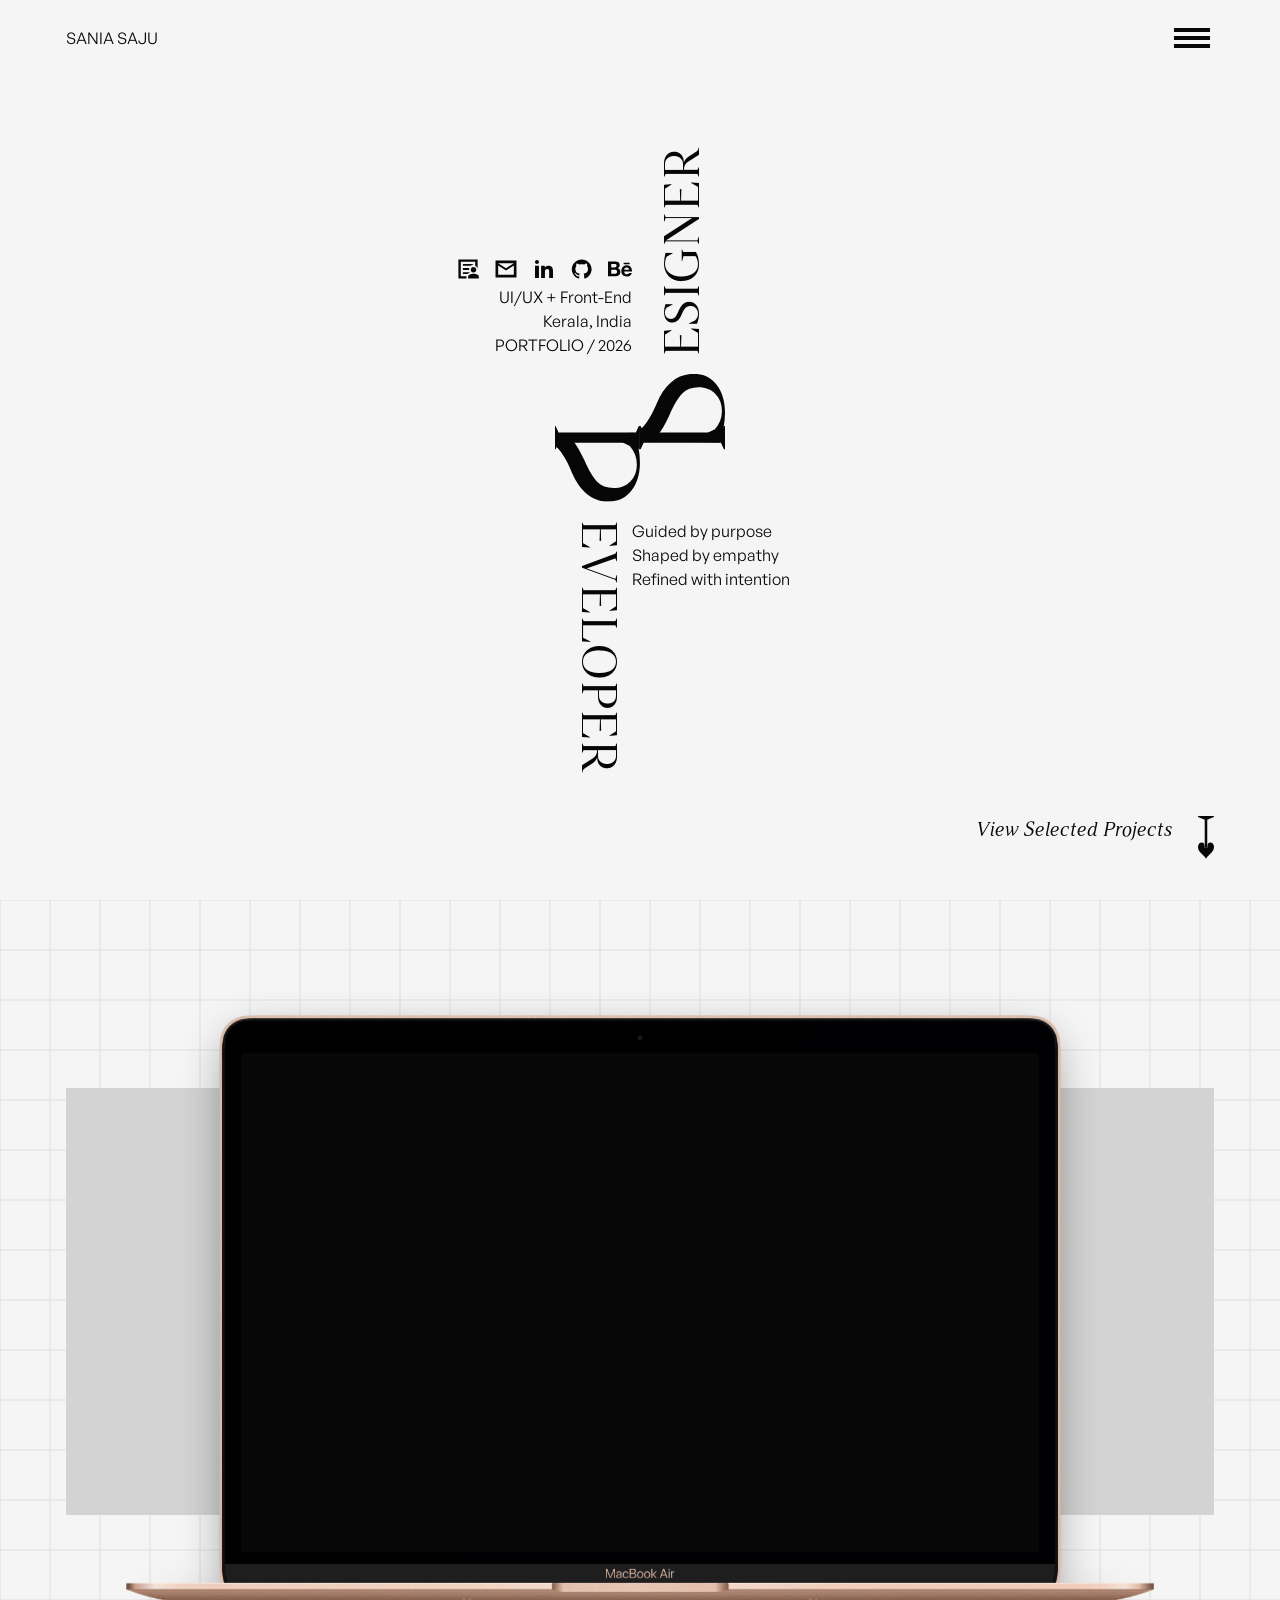
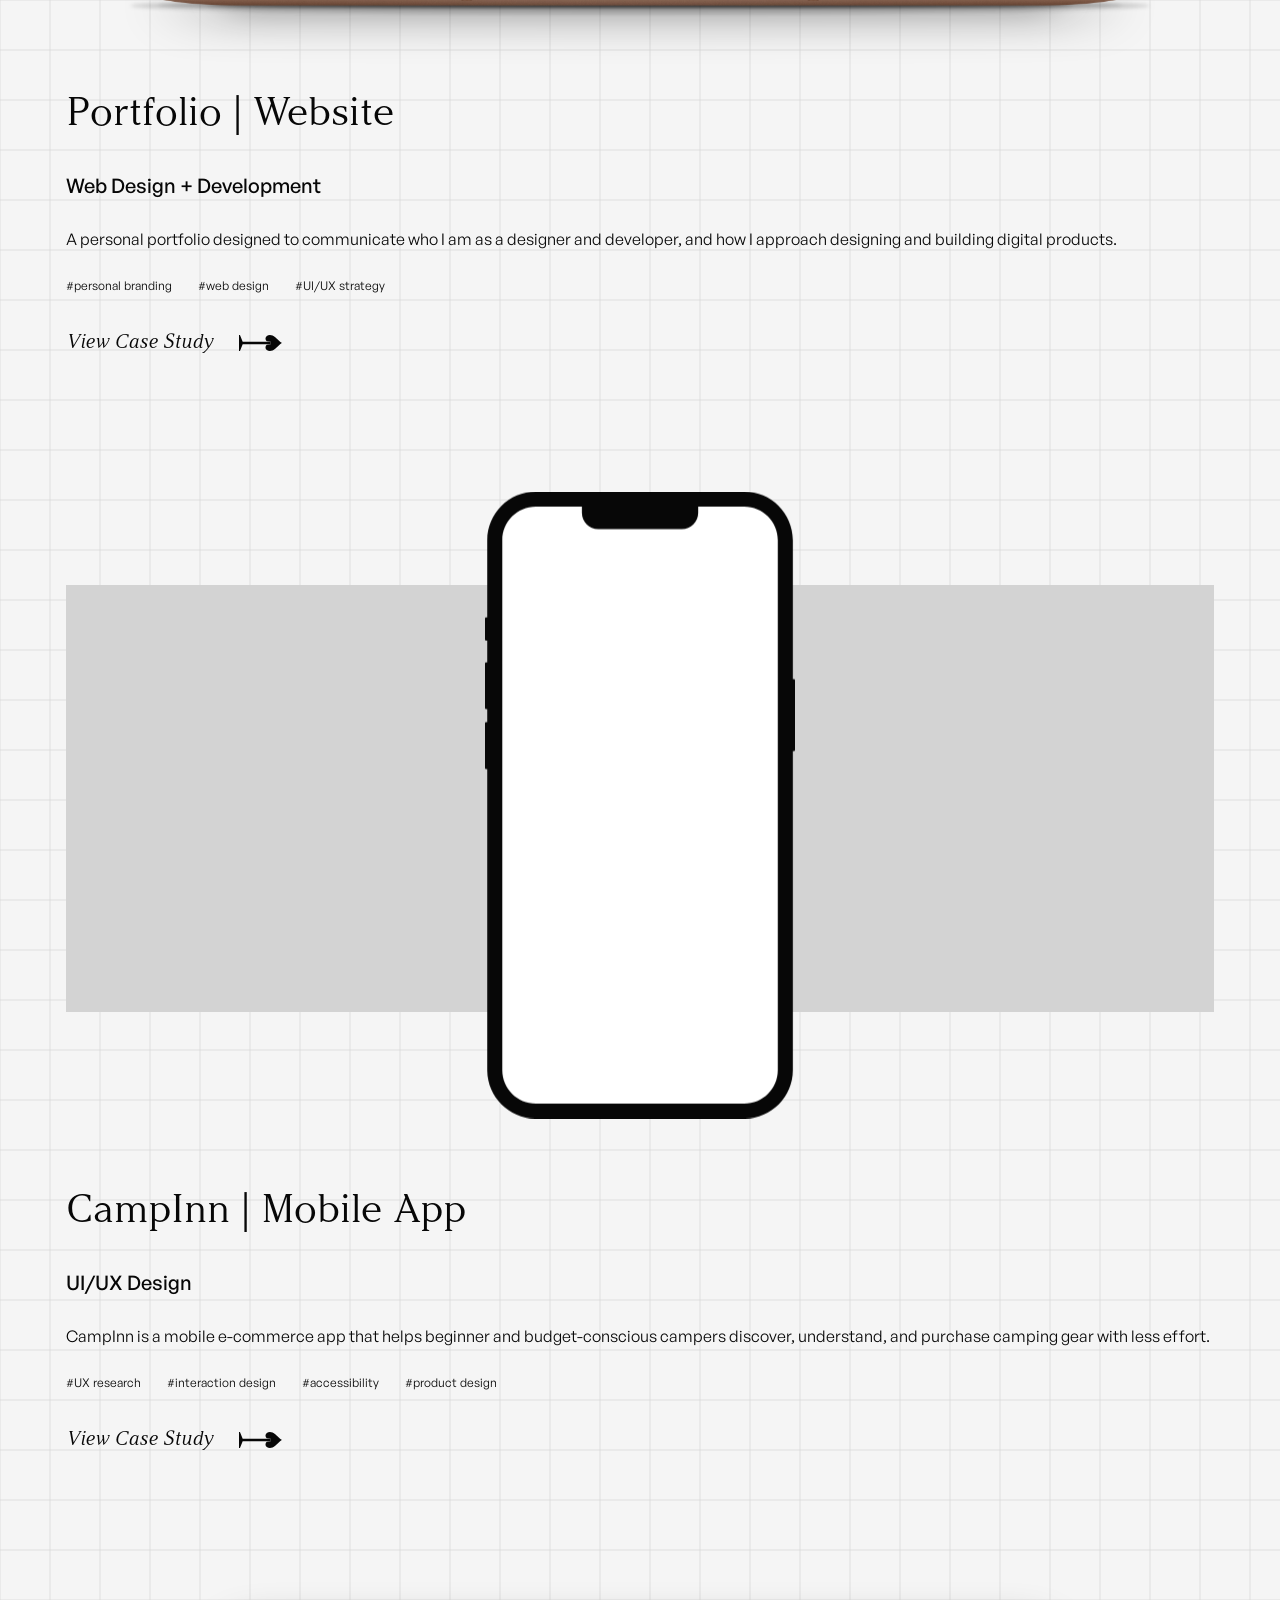
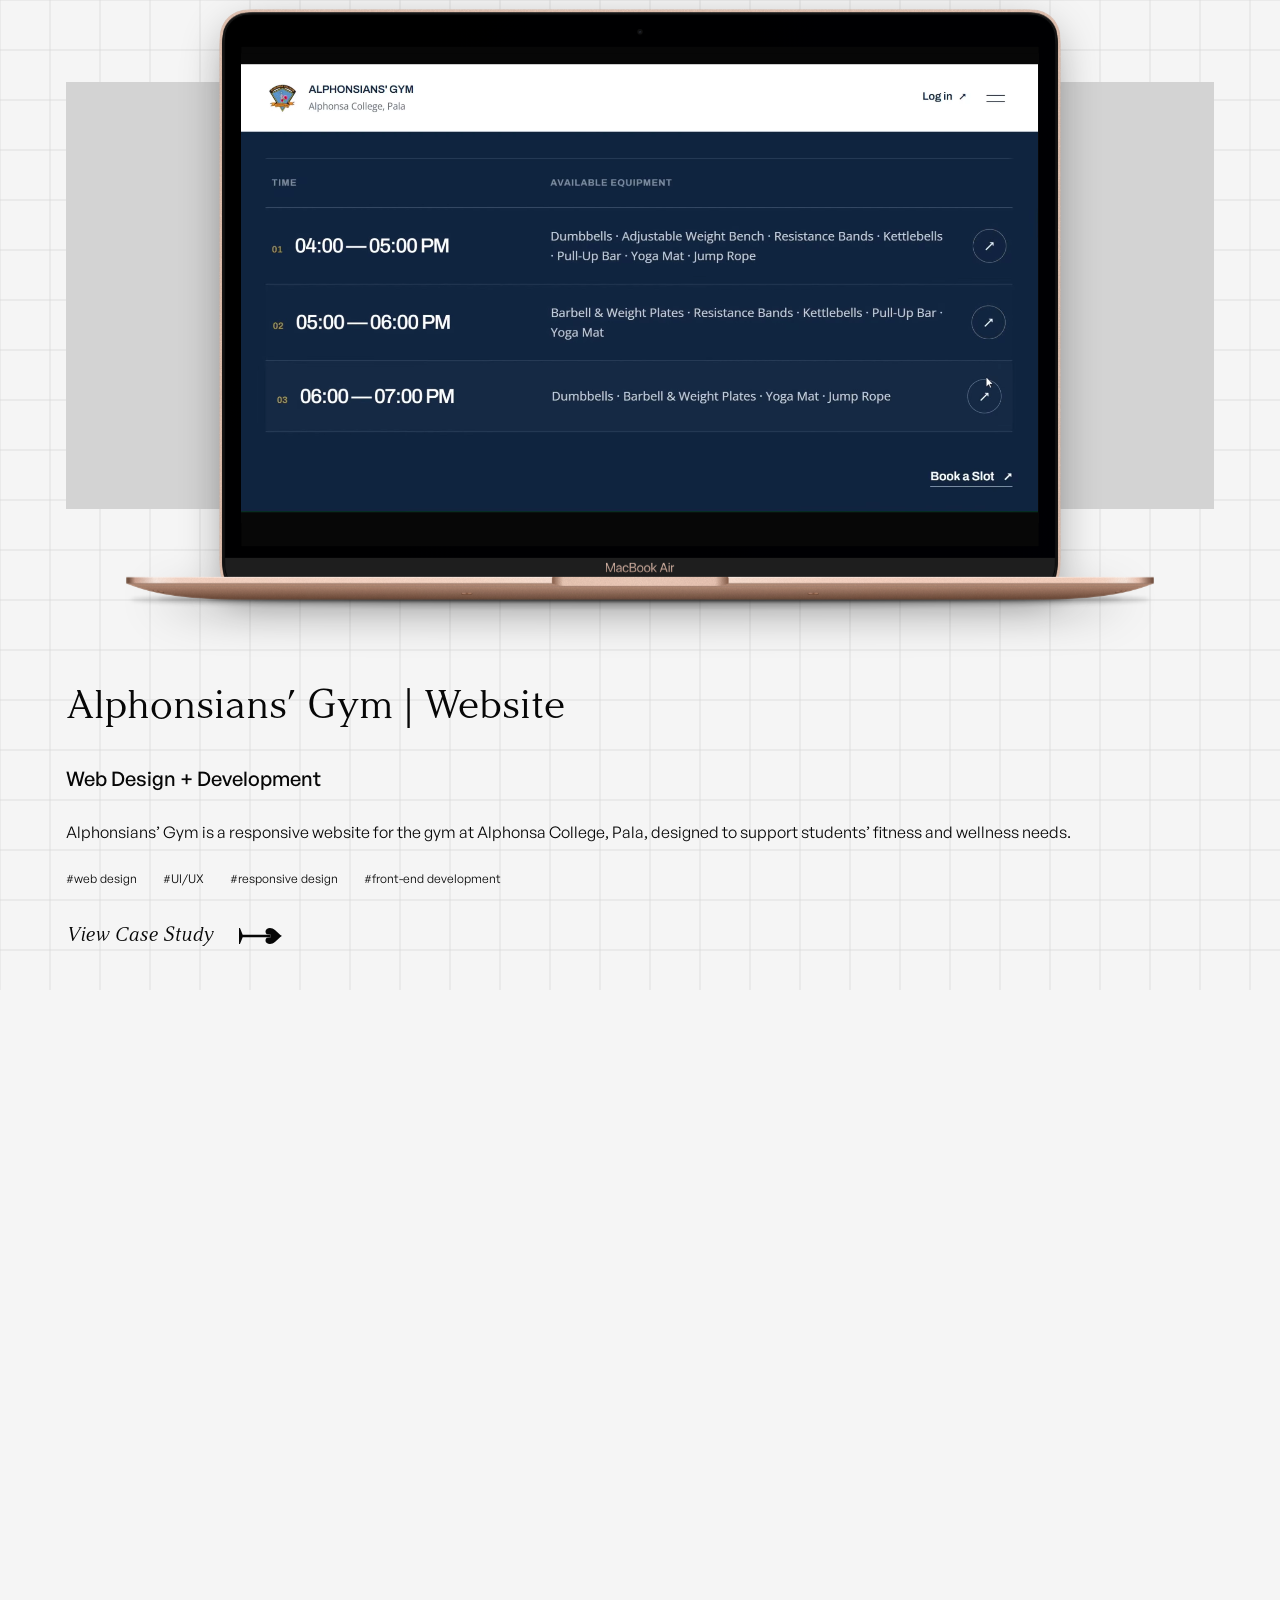
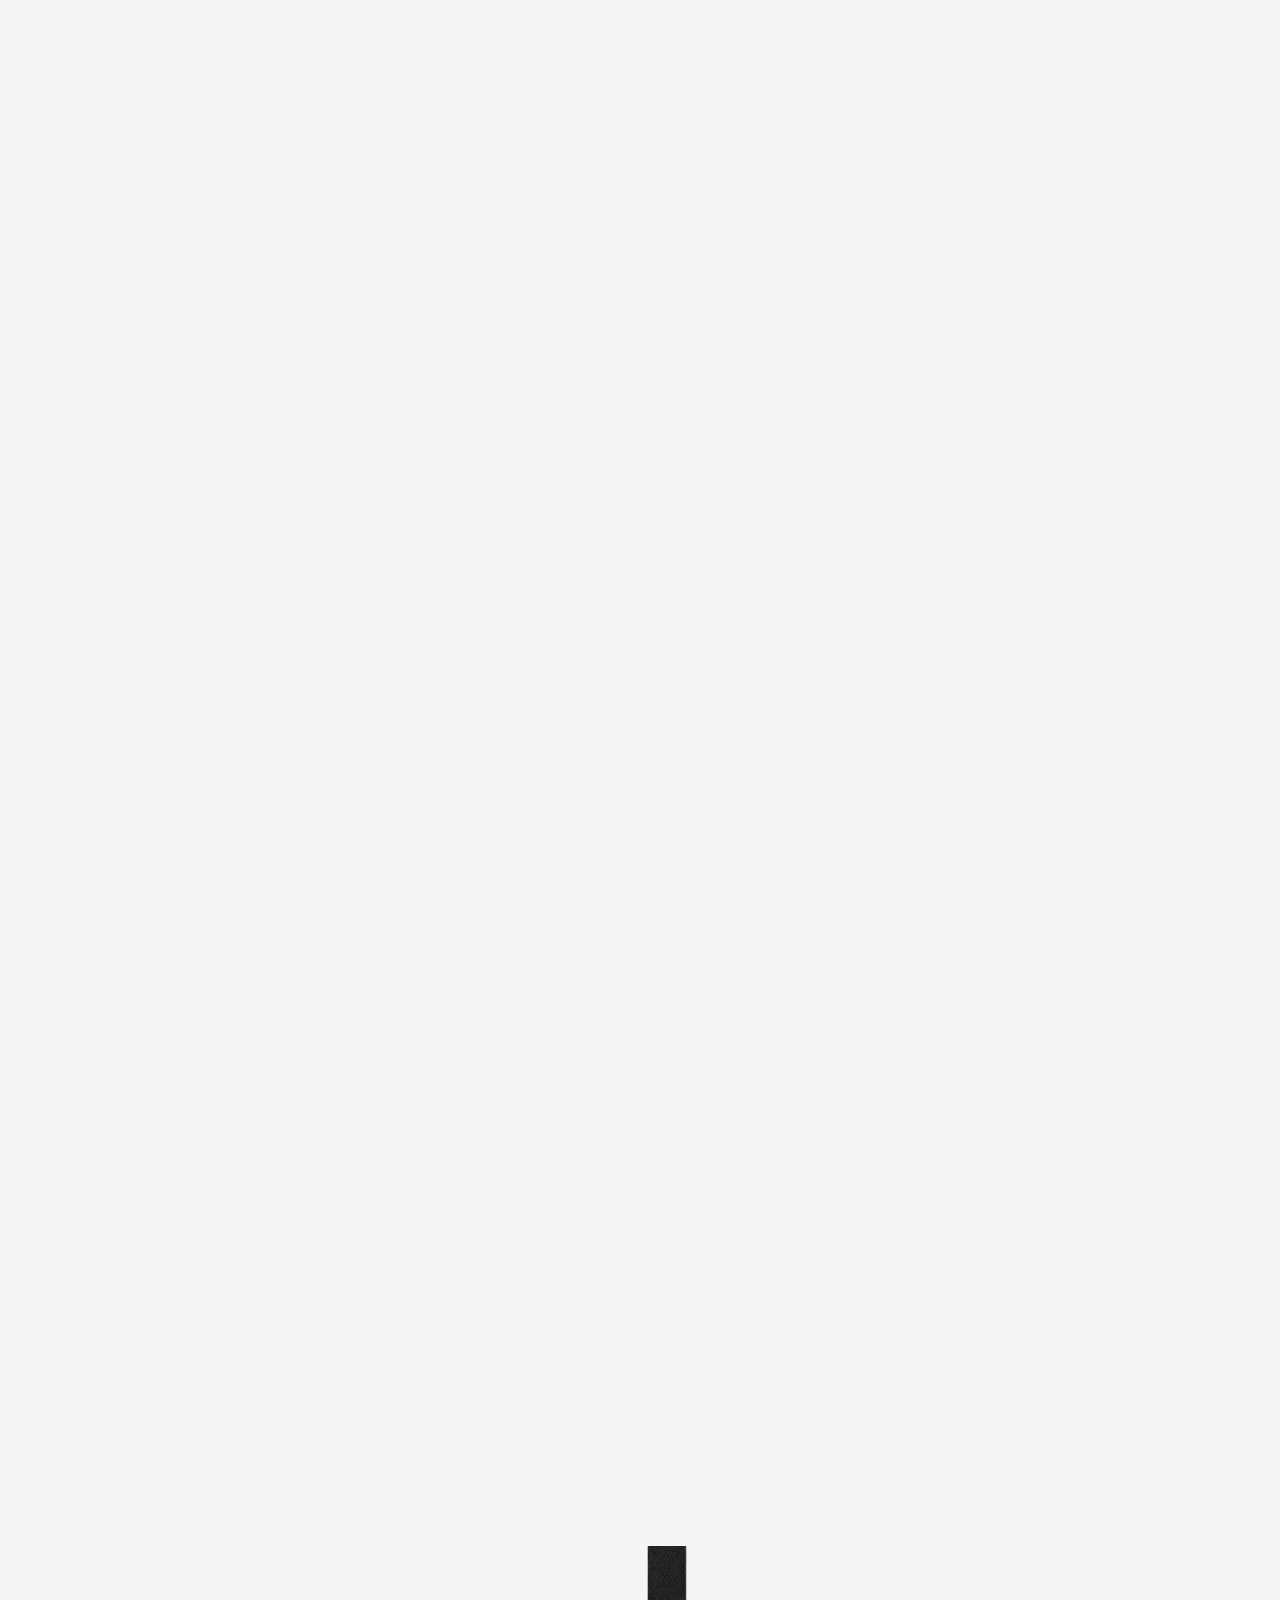
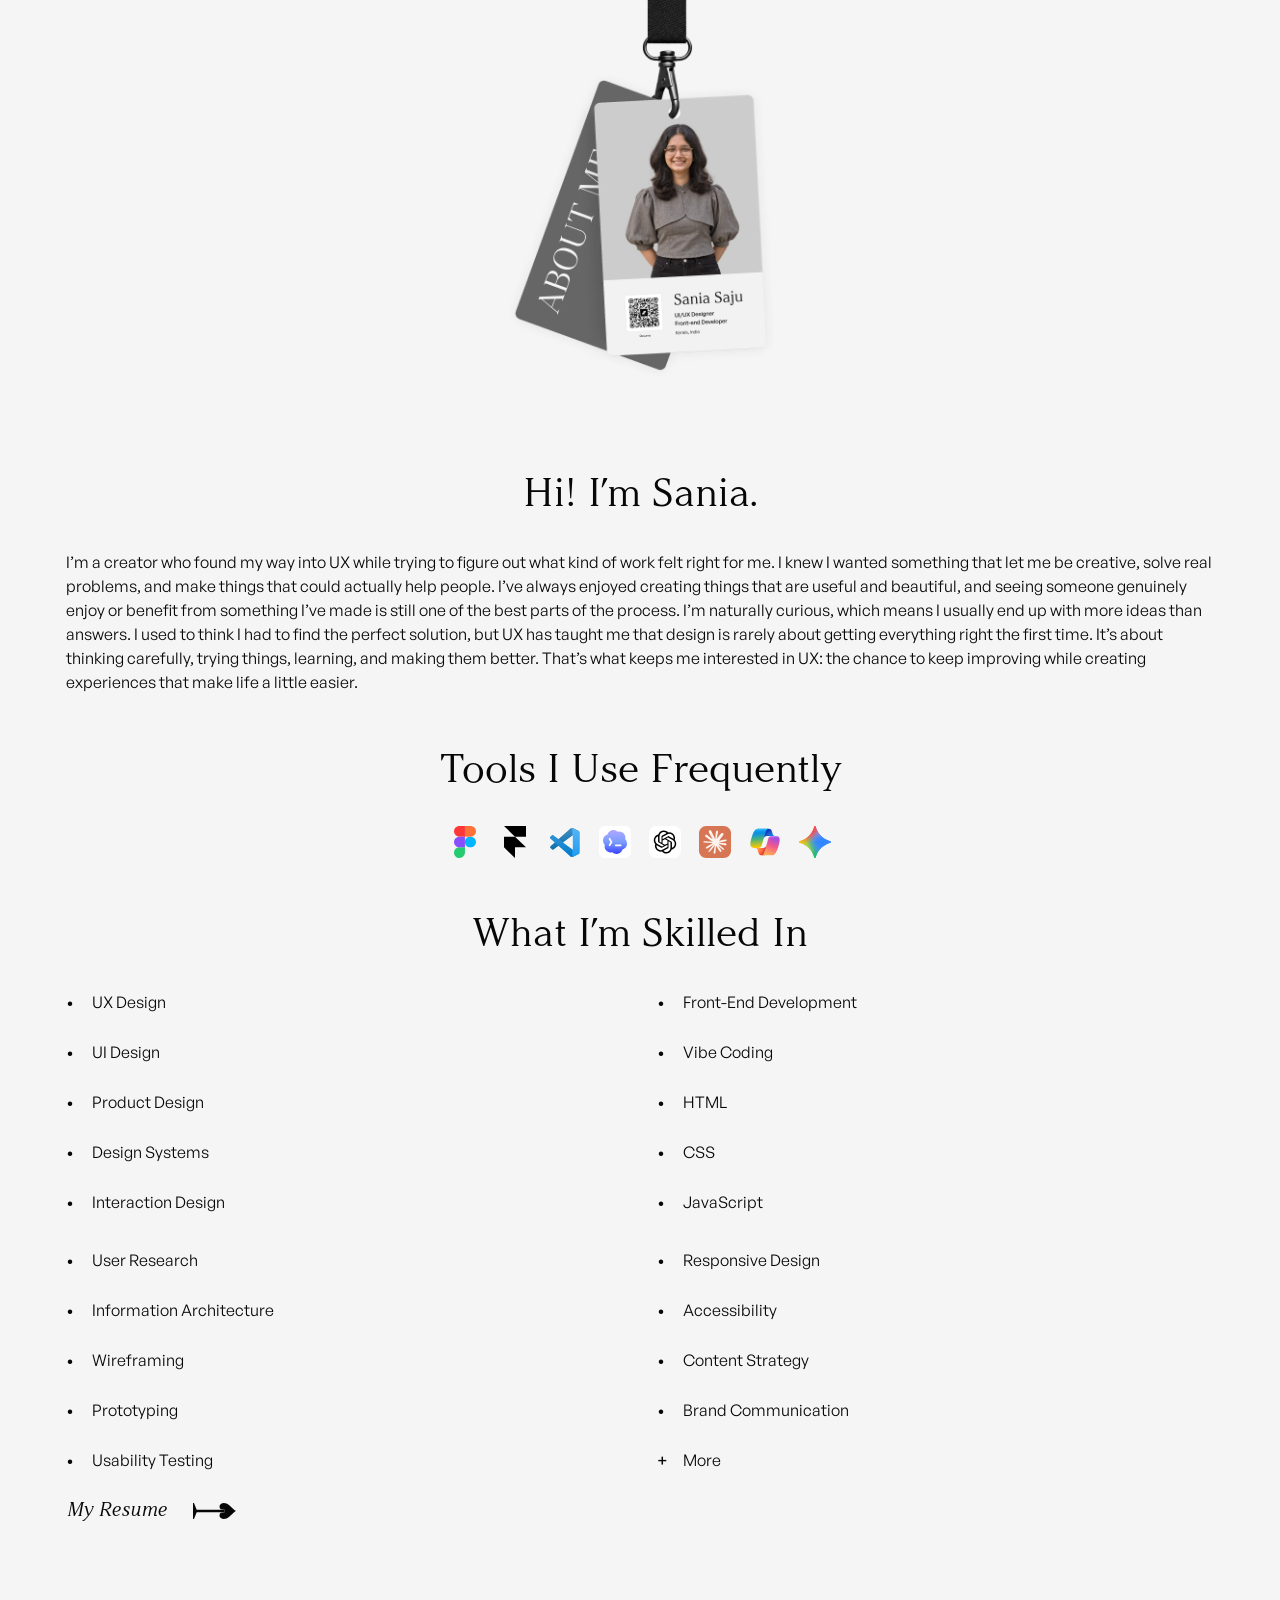
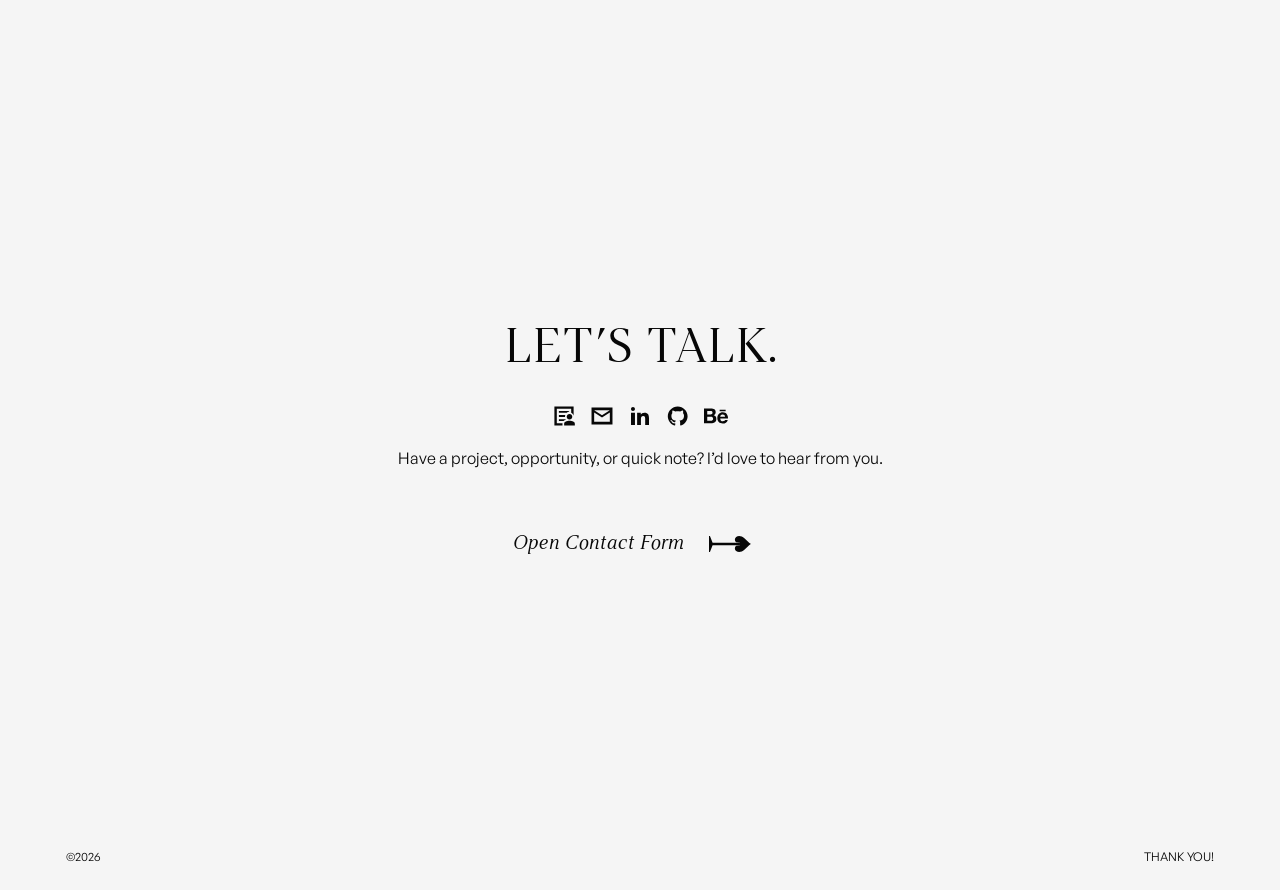
==== commit 1d9e1eac: "Update home.html" ====
--- a/home.html
+++ b/home.html
@@ -33,7 +33,7 @@
          TITLE
     ========================================================== -->
 
-    <title>Sania Saju — UX Designer</title>
+    <title>Sania Saju — UI/UX Designer</title>
 
 
     <!-- =========================================================
--- a/assets/vendor/lenis/lenis.css
+++ b/assets/vendor/lenis/lenis.css
@@ -0,0 +1,26 @@
+html.lenis,
+html.lenis body {
+  height: auto;
+}
+
+.lenis:not(.lenis-autoToggle).lenis-stopped {
+  overflow: clip;
+}
+
+.lenis [data-lenis-prevent],
+.lenis [data-lenis-prevent-wheel],
+.lenis [data-lenis-prevent-touch],
+.lenis [data-lenis-prevent-vertical],
+.lenis [data-lenis-prevent-horizontal] {
+  overscroll-behavior: contain;
+}
+
+.lenis.lenis-smooth iframe {
+  pointer-events: none;
+}
+
+.lenis.lenis-autoToggle {
+  transition-property: overflow;
+  transition-duration: 1ms;
+  transition-behavior: allow-discrete;
+}
